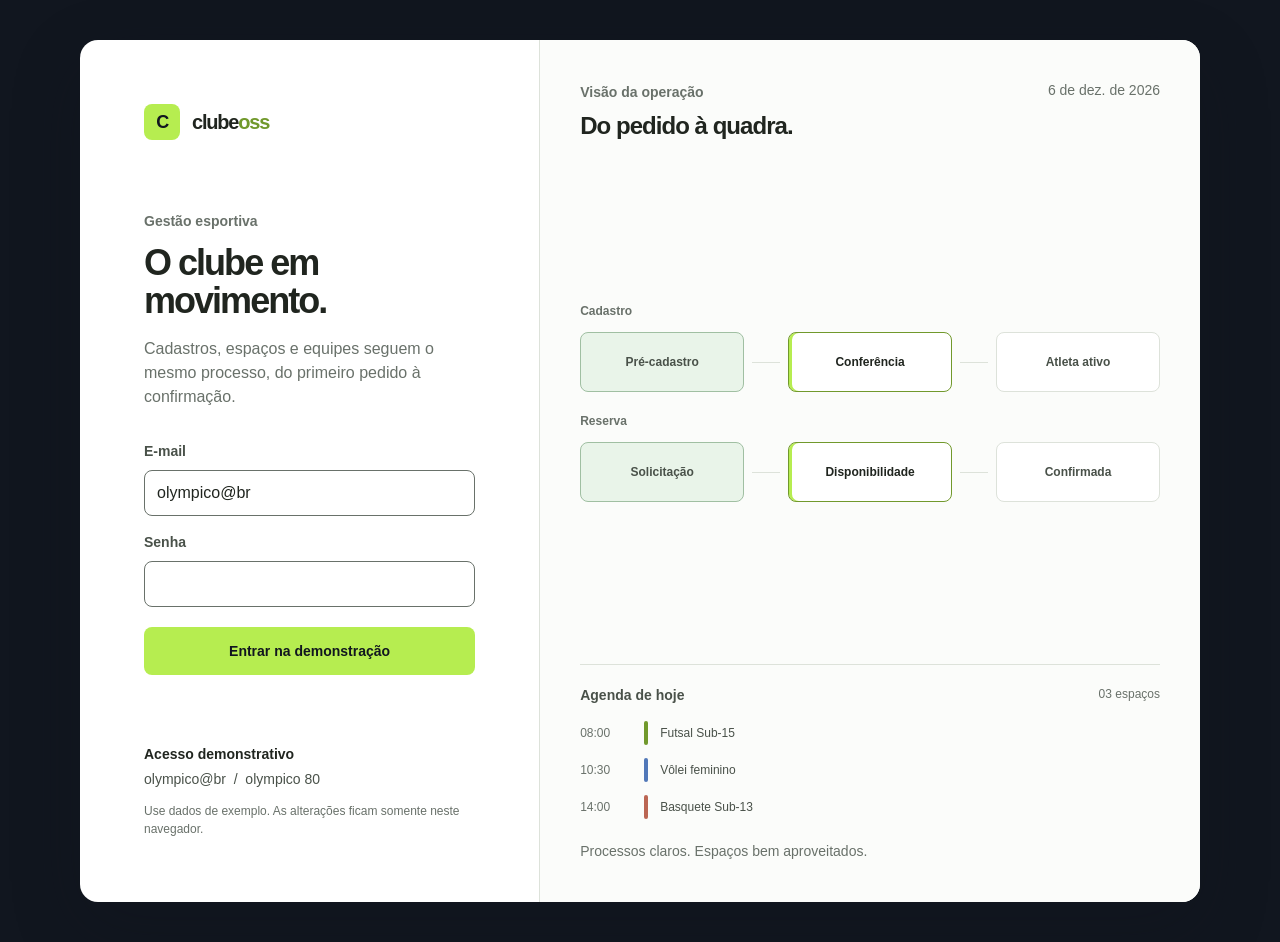
==== site/demo/index.html @ 8badfe8a "feat: publish sports club demo" ====
<!doctype html>
<html lang="pt-BR">
  <head>
    <meta charset="utf-8">
    <meta name="viewport" content="width=device-width, initial-scale=1">
    <meta name="description" content="Demonstração interativa de gestão esportiva para clubes e equipes.">
    <title>Clube OSS · Gestão esportiva</title>
    <link rel="stylesheet" href="./styles.css">
    <script src="./processes.js" defer></script>
    <script src="./app.js" defer></script>
  </head>
  <body>
    <main class="login-screen" id="login-screen" aria-labelledby="login-title">
      <div class="login-panel">
        <section class="login-copy">
          <a class="wordmark" href="#login-screen" aria-label="Clube OSS, início">
            <span class="wordmark__glyph" aria-hidden="true">C</span>
            <span>clube<span class="wordmark__accent">oss</span></span>
          </a>
          <div class="login-intro">
            <p class="eyebrow">Gestão esportiva</p>
            <h1 id="login-title">O clube em movimento.</h1>
            <p>Cadastros, espaços e equipes seguem o mesmo processo, do primeiro pedido à confirmação.</p>
          </div>
          <form class="login-form" id="login-form" autocomplete="on">
            <div class="field">
              <label for="login-email">E-mail</label>
              <input id="login-email" name="email" type="text" inputmode="email" value="olympico@br" autocomplete="username" required>
            </div>
            <div class="field">
              <label for="login-password">Senha</label>
              <input id="login-password" name="password" type="password" value="" autocomplete="current-password" required>
            </div>
            <button class="button button--primary login-submit" type="submit">Entrar na demonstração</button>
            <p class="form-message" id="login-feedback" role="status" aria-live="polite"></p>
          </form>
          <p class="demo-credentials"><strong>Acesso demonstrativo</strong><span>olympico@br&nbsp; / &nbsp;olympico 80</span></p>
          <p class="login-note">Use dados de exemplo. As alterações ficam somente neste navegador.</p>
        </section>

        <aside class="login-preview" aria-label="Prévia dos processos de gestão">
          <div class="preview-head">
            <div>
              <span class="preview-overline">Visão da operação</span>
              <h2>Do pedido à quadra.</h2>
            </div>
            <span class="preview-date" id="preview-date"></span>
          </div>
          <div class="preview-workflow" aria-hidden="true">
            <div class="preview-lane">
              <span class="preview-lane__label">Cadastro</span>
              <div class="preview-route">
                <span class="preview-node preview-node--done">Pré-cadastro</span>
                <span class="preview-link"></span>
                <span class="preview-node preview-node--current">Conferência</span>
                <span class="preview-link"></span>
                <span class="preview-node">Atleta ativo</span>
              </div>
            </div>
            <div class="preview-lane preview-lane--court">
              <span class="preview-lane__label">Reserva</span>
              <div class="preview-route">
                <span class="preview-node preview-node--done">Solicitação</span>
                <span class="preview-link"></span>
                <span class="preview-node preview-node--current">Disponibilidade</span>
                <span class="preview-link"></span>
                <span class="preview-node">Confirmada</span>
              </div>
            </div>
          </div>
          <div class="preview-agenda">
            <div class="preview-agenda__head"><span>Agenda de hoje</span><span>03 espaços</span></div>
            <div class="preview-slot"><time>08:00</time><span class="preview-slot__bar preview-slot__bar--lime"></span><span>Futsal Sub-15</span></div>
            <div class="preview-slot"><time>10:30</time><span class="preview-slot__bar preview-slot__bar--blue"></span><span>Vôlei feminino</span></div>
            <div class="preview-slot"><time>14:00</time><span class="preview-slot__bar preview-slot__bar--coral"></span><span>Basquete Sub-13</span></div>
          </div>
          <p class="preview-caption">Processos claros. Espaços bem aproveitados.</p>
        </aside>
      </div>
    </main>

    <div class="app-shell" id="app-shell" hidden>
      <aside class="sidebar" id="sidebar">
        <div class="sidebar-top">
          <a class="wordmark wordmark--sidebar" href="#dashboard" aria-label="Clube OSS, painel">
            <span class="wordmark__glyph" aria-hidden="true">C</span>
            <span>clube<span class="wordmark__accent">oss</span></span>
          </a>
          <button class="icon-button sidebar-close" id="close-sidebar" type="button" aria-label="Fechar navegação">×</button>
          <button class="tenant-switcher" id="tenant-switcher" type="button" aria-label="Clube da demonstração">
            <span class="tenant-mark" aria-hidden="true">O</span>
            <span><strong>Clube Olympico</strong><small>Ambiente de demonstração</small></span>
            <span class="tenant-caret" aria-hidden="true">⌄</span>
          </button>
          <nav class="primary-nav" aria-label="Navegação principal">
            <p class="nav-label">Operação</p>
            <button class="nav-item is-active" type="button" data-view="dashboard" aria-current="page">
              <svg viewBox="0 0 24 24" aria-hidden="true"><rect x="3" y="3" width="8" height="8" rx="1.5"></rect><rect x="14" y="3" width="7" height="5" rx="1.5"></rect><rect x="14" y="11" width="7" height="10" rx="1.5"></rect><rect x="3" y="14" width="8" height="7" rx="1.5"></rect></svg>
              <span>Visão geral</span>
              <span class="nav-count" id="nav-pending-count">0</span>
            </button>
            <button class="nav-item" type="button" data-view="people">
              <svg viewBox="0 0 24 24" aria-hidden="true"><circle cx="9" cy="8" r="3"></circle><path d="M3.5 20v-1.5a5.5 5.5 0 0 1 11 0V20zM16 5.5a3 3 0 0 1 0 5.8M17.5 14a4.5 4.5 0 0 1 3 4.3V20h-3"></path></svg>
              <span>Pessoas</span>
            </button>
            <button class="nav-item" type="button" data-view="agenda">
              <svg viewBox="0 0 24 24" aria-hidden="true"><rect x="3" y="5" width="18" height="16" rx="2"></rect><path d="M16 3v4M8 3v4M3 10h18M8 14h3M8 17h7"></path></svg>
              <span>Agenda de espaços</span>
            </button>
            <button class="nav-item" type="button" data-view="processes">
              <svg viewBox="0 0 24 24" aria-hidden="true"><rect x="3" y="4" width="6" height="5" rx="1.3"></rect><rect x="15" y="15" width="6" height="5" rx="1.3"></rect><rect x="15" y="4" width="6" height="5" rx="1.3"></rect><path d="M9 6.5h3a3 3 0 0 1 3 3V15M9 6.5h6"></path></svg>
              <span>Processos</span>
            </button>
          </nav>
        </div>
        <div class="sidebar-bottom">
          <div class="demo-status"><span class="demo-status__mark" aria-hidden="true">D</span><span><strong>Dados de demonstração</strong><small>Privados neste navegador</small></span></div>
          <button class="sidebar-action" id="reset-demo" type="button">
            <svg viewBox="0 0 24 24" aria-hidden="true"><path d="M20 11a8 8 0 1 0 2 5M20 4v7h-7"></path></svg>
            <span>Restaurar exemplo</span>
          </button>
          <button class="sidebar-action" id="logout-button" type="button">
            <svg viewBox="0 0 24 24" aria-hidden="true"><path d="M10 17l5-5-5-5M15 12H3M12 3h5a2 2 0 0 1 2 2v14a2 2 0 0 1-2 2h-5"></path></svg>
            <span>Sair da demonstração</span>
          </button>
          <div class="sidebar-user">
            <span class="user-monogram" aria-hidden="true">AC</span>
            <span><strong>Administração</strong><small>Coordenação do clube</small></span>
            <span class="user-menu" aria-hidden="true">···</span>
          </div>
        </div>
      </aside>
      <button class="sidebar-scrim" id="sidebar-scrim" type="button" aria-label="Fechar navegação" tabindex="-1"></button>

      <main class="app-main">
        <header class="topbar">
          <div class="topbar-leading">
            <button class="icon-button menu-toggle" id="open-sidebar" type="button" aria-label="Abrir navegação" aria-expanded="false" aria-controls="sidebar">
              <svg viewBox="0 0 24 24" aria-hidden="true"><path d="M4 6h16M4 12h16M4 18h16"></path></svg>
            </button>
            <div class="breadcrumbs"><span>Clube Olympico</span><span class="breadcrumb-sep" aria-hidden="true">/</span><strong id="page-title">Visão geral</strong></div>
          </div>
          <div class="topbar-actions">
            <span class="topbar-demo"><span>Conta demonstrativa</span><kbd>Dados fictícios</kbd></span>
            <button class="icon-button help-button" id="show-demo-info" type="button" aria-label="Informações da demonstração">i</button>
            <button class="topbar-user" id="topbar-user" type="button" aria-label="Conta de demonstração, sair">
              <span class="user-monogram user-monogram--top" aria-hidden="true">AC</span>
              <span class="topbar-user__name">Administração</span>
              <span class="user-caret" aria-hidden="true">⌄</span>
            </button>
          </div>
        </header>

        <div class="page-content" id="page-content">
          <section class="view is-visible" id="view-dashboard" data-view-panel="dashboard" aria-labelledby="dashboard-heading">
            <div class="page-heading page-heading--dashboard">
              <div><p class="eyebrow" id="today-label">Sexta-feira, 27 de novembro</p><h1 id="dashboard-heading">O clube, em um só lugar.</h1><p class="page-lede">Acompanhe cadastros, ocupação dos espaços e o que precisa de atenção.</p></div>
              <div class="heading-actions"><button class="button button--quiet" type="button" data-goto="processes" data-process-kind="registration">Ver processos</button><button class="button button--primary" type="button" data-action="new-reservation">+ Nova reserva</button></div>
            </div>
            <div class="dashboard-grid">
              <section class="panel panel--welcome" aria-labelledby="welcome-heading">
                <div class="welcome-copy"><p class="panel-kicker">Resumo da operação</p><h2 id="welcome-heading">Bom dia, equipe.</h2><p>Os próximos passos do clube estão organizados por responsável.</p><button class="text-button" type="button" data-goto="processes" data-process-kind="registration">Acompanhar os processos <span aria-hidden="true">→</span></button></div>
                <div class="welcome-art" aria-hidden="true"><div class="welcome-orbit welcome-orbit--outer"></div><div class="welcome-orbit welcome-orbit--inner"></div><div class="welcome-court"><span></span><span></span><i></i><b></b></div><div class="welcome-caption">Clube Olympico</div></div>
              </section>

              <section class="panel panel--metrics" aria-label="Resumo dos registros">
                <div class="metric"><span class="metric-label">Atletas na base</span><strong id="metric-athletes">0</strong><span class="metric-foot">em todas as modalidades</span></div>
                <div class="metric"><span class="metric-label">Cadastros em análise</span><strong id="metric-pending">0</strong><span class="metric-foot" id="metric-pending-foot">aguardando a secretaria</span></div>
                <div class="metric"><span class="metric-label">Reservas de hoje</span><strong id="metric-bookings">0</strong><span class="metric-foot">em todos os espaços</span></div>
              </section>

              <section class="panel panel--agenda" aria-labelledby="today-agenda-heading">
                <div class="panel-heading"><div><h2 id="today-agenda-heading">Agenda de hoje</h2><p>Ocupação por espaço esportivo</p></div><button class="icon-button icon-button--small" type="button" data-goto="agenda" aria-label="Abrir agenda">↗</button></div>
                <div class="agenda-preview" id="agenda-preview"></div>
                <button class="panel-link" type="button" data-goto="agenda">Ver agenda completa <span aria-hidden="true">→</span></button>
              </section>

              <section class="panel panel--queue" aria-labelledby="queue-heading">
                <div class="panel-heading"><div><h2 id="queue-heading">Cadastros para revisar</h2><p>Etapas pendentes da secretaria</p></div><span class="count-pill" id="queue-count">0</span></div>
                <div class="queue-list" id="queue-list"></div>
                <button class="panel-link" type="button" data-goto="people">Abrir cadastros <span aria-hidden="true">→</span></button>
              </section>

              <section class="panel panel--process" aria-labelledby="process-highlight-heading">
                <div class="panel-heading"><div><h2 id="process-highlight-heading">Próximo passo</h2><p>Reserva de espaço</p></div><span class="state-pill state-pill--active">Em andamento</span></div>
                <div class="next-step-body"><span class="next-step-icon" aria-hidden="true"><svg viewBox="0 0 24 24"><path d="M4 5h16v15H4zM8 3v4M16 3v4M4 9h16M8 13h3M8 16h5"></path></svg></span><div><strong id="next-step-title">Conferir disponibilidade</strong><span id="next-step-detail">Selecione um espaço e um horário para consultar a agenda.</span></div></div>
                <button class="button button--outline" type="button" data-goto="processes" data-process-kind="reservation">Ver fluxo de reserva</button>
              </section>
            </div>
            <p class="page-disclaimer">Ambiente demonstrativo. Os dados são fictícios e as alterações ficam neste navegador.</p>
          </section>

          <section class="view" id="view-people" data-view-panel="people" aria-labelledby="people-heading" hidden>
            <div class="page-heading"><div><p class="eyebrow">Pessoas e equipes</p><h1 id="people-heading">Cadastro de atletas</h1><p class="page-lede">Uma ficha por atleta, com equipe e situação visíveis para todos os setores.</p></div><div class="heading-actions"><button class="button button--quiet" type="button" data-goto="processes" data-process-kind="registration">Ver fluxo de cadastro</button><button class="button button--primary" type="button" data-action="new-athlete">+ Novo cadastro</button></div></div>
            <section class="panel people-panel" aria-labelledby="people-table-heading">
              <div class="table-toolbar"><div><h2 id="people-table-heading">Atletas</h2><p><span id="people-count">0</span> registros de exemplo</p></div><div class="table-filters"><label class="search-field"><svg viewBox="0 0 24 24" aria-hidden="true"><circle cx="10.8" cy="10.8" r="6.8"></circle><path d="m16 16 4.5 4.5"></path></svg><span class="visually-hidden">Buscar atleta</span><input id="people-search" type="search" placeholder="Buscar nome ou equipe"></label><select id="people-status-filter" aria-label="Filtrar por situação"><option value="all">Todas as situações</option><option value="active">Ativo</option><option value="pending">Em análise</option><option value="documents">Com pendência</option></select></div></div>
              <div class="table-scroll"><table class="data-table"><thead><tr><th scope="col">Atleta</th><th scope="col">Equipe</th><th scope="col">Modalidade</th><th scope="col">Etapa do cadastro</th><th scope="col">Situação</th><th scope="col"><span class="visually-hidden">Ações</span></th></tr></thead><tbody id="people-table-body"></tbody></table></div>
              <p class="empty-state" id="people-empty" hidden>Nenhum cadastro corresponde à busca. Ajuste os filtros para ver outros atletas.</p>
            </section>
            <section class="panel registration-spotlight" aria-labelledby="registration-spotlight-heading"><div class="spotlight-copy"><p class="panel-kicker">Processo acompanhado</p><h2 id="registration-spotlight-heading">Cada etapa deixa claro o próximo passo.</h2><p>Secretaria, família e equipe veem o que falta e quem precisa agir.</p></div><div class="mini-stage-list" id="registration-mini-flow"></div><button class="button button--outline" type="button" data-goto="processes" data-process-kind="registration">Abrir processo de cadastro</button></section>
          </section>

          <section class="view" id="view-agenda" data-view-panel="agenda" aria-labelledby="agenda-heading" hidden>
            <div class="page-heading"><div><p class="eyebrow">Instalações e horários</p><h1 id="agenda-heading">Agenda de espaços</h1><p class="page-lede">Veja a ocupação antes de confirmar um treino ou uma atividade.</p></div><div class="heading-actions"><button class="button button--quiet" type="button" data-goto="processes" data-process-kind="reservation">Como funciona</button><button class="button button--primary" type="button" data-action="new-reservation">+ Nova reserva</button></div></div>
            <section class="panel agenda-panel" aria-labelledby="schedule-heading">
              <div class="agenda-toolbar"><div class="agenda-toolbar__title"><h2 id="schedule-heading">Agenda por espaço</h2><p id="selected-date-label"></p></div><div class="agenda-toolbar__controls"><button class="icon-button" id="previous-day" type="button" aria-label="Dia anterior">‹</button><label class="date-control"><span class="visually-hidden">Data da agenda</span><input id="agenda-date" type="date"></label><button class="icon-button" id="next-day" type="button" aria-label="Próximo dia">›</button><button class="button button--quiet button--today" id="agenda-today" type="button">Hoje</button></div></div>
              <div class="agenda-legend"><span><i class="legend-mark legend-mark--futsal"></i>Futsal</span><span><i class="legend-mark legend-mark--volley"></i>Vôlei</span><span><i class="legend-mark legend-mark--basket"></i>Basquete</span><span><i class="legend-mark legend-mark--open"></i>Horário livre</span></div>
              <div class="schedule-scroll"><div class="schedule-grid" id="schedule-grid"></div></div>
              <p class="schedule-note">Horários ocupados não aceitam reservas sobrepostas. Clique em um horário livre para começar.</p>
            </section>
            <section class="panel reservation-spotlight" aria-labelledby="reservation-spotlight-heading"><div class="spotlight-copy"><p class="panel-kicker">Marcação acompanhada</p><h2 id="reservation-spotlight-heading">Da solicitação à confirmação.</h2><p>Se houver conflito, escolha outro horário ou espaço antes de salvar.</p></div><div class="reservation-flow-mini" id="reservation-mini-flow"></div><button class="button button--outline" type="button" data-goto="processes" data-process-kind="reservation">Ver processo de reserva</button></section>
          </section>

          <section class="view" id="view-processes" data-view-panel="processes" aria-labelledby="processes-heading" hidden>
            <div class="page-heading page-heading--processes"><div><p class="eyebrow">Processos do clube</p><h1 id="processes-heading">O trabalho visível, etapa por etapa.</h1><p class="page-lede">Acompanhe responsabilidades, pendências e decisões sem perder o histórico.</p></div><div class="heading-actions"><span class="process-demo-chip"><span class="process-demo-dot"></span>Processos de exemplo</span></div></div>
            <div class="process-tabs" role="tablist" aria-label="Tipo de processo">
              <button class="process-tab is-selected" id="tab-registration" type="button" role="tab" aria-selected="true" aria-controls="process-panel" data-process-kind="registration">Cadastro de atleta<span id="registration-tab-count">0</span></button>
              <button class="process-tab" id="tab-reservation" type="button" role="tab" aria-selected="false" aria-controls="process-panel" data-process-kind="reservation" tabindex="-1">Reserva de espaço<span id="reservation-tab-count">0</span></button>
            </div>
            <section class="process-panel" id="process-panel" role="tabpanel" aria-labelledby="tab-registration">
              <div class="process-overview panel"><div><span class="process-type-mark" id="process-type-mark" aria-hidden="true">P</span></div><div class="process-overview__copy"><p class="panel-kicker" id="process-template-label">Entrada de atleta</p><h2 id="process-instance-title">Cadastro em andamento</h2><p id="process-instance-description">Veja o que já foi feito, quem responde pela etapa atual e qual é a próxima ação.</p></div><div class="process-progress"><strong id="process-progress-value">0%</strong><span>do processo concluído</span><div class="progress-track"><span id="process-progress-bar"></span></div></div></div>
              <div class="process-workspace">
                <section class="panel process-map-panel" aria-labelledby="process-map-heading"><div class="panel-heading"><div><h2 id="process-map-heading">Mapa do processo</h2><p>Selecione uma etapa para ver detalhes e responsáveis.</p></div><div class="map-tools"><button class="icon-button icon-button--small" type="button" id="map-zoom-out" aria-label="Diminuir mapa">−</button><button class="icon-button icon-button--small" type="button" id="map-zoom-in" aria-label="Aumentar mapa">+</button><button class="icon-button icon-button--small" type="button" id="map-fit" aria-label="Enquadrar mapa">⤢</button></div></div><div class="flow-canvas" id="flow-canvas" tabindex="0" aria-label="Diagrama visual do processo"></div><div class="map-legend"><span><i class="legend-node legend-node--complete"></i>Concluído</span><span><i class="legend-node legend-node--current"></i>Etapa atual</span><span><i class="legend-node legend-node--waiting"></i>Aguardando</span><span><i class="legend-node legend-node--exception"></i>Exceção</span></div></section>
                <aside class="panel step-inspector" id="step-inspector" aria-live="polite" aria-labelledby="step-inspector-heading"><div class="inspector-top"><span class="inspector-state" id="inspector-state">Etapa atual</span><button class="icon-button icon-button--small" id="inspector-close" type="button" aria-label="Recolher detalhes da etapa" aria-expanded="true">−</button></div><h2 id="step-inspector-heading">Conferência da secretaria</h2><p id="inspector-description">Confira os dados iniciais e registre o que precisa de complemento.</p><dl class="step-metadata"><div><dt>Responsável</dt><dd id="inspector-owner">Secretaria</dd></div><div><dt>Prazo sugerido</dt><dd id="inspector-due">2 dias úteis</dd></div><div><dt>Próxima ação</dt><dd id="inspector-next">Conferir os dados do responsável</dd></div></dl><div class="inspector-checklist" id="inspector-checklist"></div><button class="button button--primary inspector-action" id="advance-process" type="button">Concluir etapa demonstrativa</button><p class="inspector-help" id="inspector-help">Ação apenas demonstrativa. Nenhuma informação é enviada.</p></aside>
              </div>
              <details class="panel process-list-panel" id="process-list-details"><summary><span>Ver todas as etapas em lista</span><span class="summary-count" id="process-list-count"></span></summary><div id="process-list"></div></details>
              <div class="process-activity panel"><div class="panel-heading"><div><h2>Atividade recente</h2><p>Histórico de exemplo deste processo</p></div><span class="activity-mark" aria-hidden="true">↻</span></div><ol class="activity-list" id="process-activity-list"></ol></div>
            </section>
          </section>
        </div>
      </main>
    </div>

    <dialog class="dialog" id="reservation-dialog" aria-labelledby="reservation-dialog-title">
      <form id="reservation-form" method="dialog" novalidate>
        <div class="dialog-header"><div><p class="panel-kicker">Novo horário</p><h2 id="reservation-dialog-title">Reservar espaço esportivo</h2></div><button class="icon-button" type="button" data-close-dialog="reservation-dialog" aria-label="Fechar">×</button></div>
        <p class="dialog-lede">A agenda será conferida antes da confirmação.</p>
        <div class="form-grid"><div class="field form-grid__wide"><label for="reservation-title">Atividade</label><input class="text-input" id="reservation-title" name="title" maxlength="100" placeholder="Ex.: Treino Sub-15 de futsal" required aria-required="true"></div><div class="field"><label for="reservation-sport">Modalidade</label><select class="text-input" id="reservation-sport" name="sport"><option>Futsal</option><option>Vôlei</option><option>Basquete</option><option>Atividade geral</option></select></div><div class="field"><label for="reservation-court">Espaço</label><select class="text-input" id="reservation-court" name="courtId" required aria-required="true"></select></div><div class="field"><label for="reservation-date">Data</label><input class="text-input" id="reservation-date" name="date" type="date" required aria-required="true"></div><div class="field field-time"><label for="reservation-start">Horário</label><div class="time-range"><input class="text-input" id="reservation-start" name="startTime" type="time" value="16:00" required aria-label="Horário de início"><span>até</span><input class="text-input" id="reservation-end" name="endTime" type="time" value="17:00" required aria-label="Horário de término"></div></div></div>
        <p class="dialog-feedback" id="reservation-feedback" role="status" aria-live="polite"></p><div class="dialog-actions"><button class="button button--quiet" type="button" data-close-dialog="reservation-dialog">Cancelar</button><button class="button button--primary" type="submit">Verificar e reservar</button></div>
      </form>
    </dialog>

    <dialog class="dialog" id="athlete-dialog" aria-labelledby="athlete-dialog-title">
      <form id="athlete-form" method="dialog" novalidate>
        <div class="dialog-header"><div><p class="panel-kicker">Novo registro</p><h2 id="athlete-dialog-title">Pré-cadastrar atleta</h2></div><button class="icon-button" type="button" data-close-dialog="athlete-dialog" aria-label="Fechar">×</button></div>
        <p class="dialog-lede">O cadastro começa em análise e segue para a secretaria.</p>
        <div class="form-grid"><div class="field form-grid__wide"><label for="athlete-name">Nome do atleta</label><input class="text-input" id="athlete-name" name="name" maxlength="100" required aria-required="true"></div><div class="field"><label for="athlete-team">Equipe</label><select class="text-input" id="athlete-team" name="team" required aria-required="true"></select></div><div class="field"><label for="athlete-guardian">Responsável</label><input class="text-input" id="athlete-guardian" name="guardian" maxlength="100" required aria-required="true"></div></div>
        <p class="dialog-feedback" id="athlete-feedback" role="status" aria-live="polite"></p><div class="dialog-actions"><button class="button button--quiet" type="button" data-close-dialog="athlete-dialog">Cancelar</button><button class="button button--primary" type="submit">Enviar para conferência</button></div>
      </form>
    </dialog>

    <dialog class="dialog dialog--notice" id="demo-info-dialog" aria-labelledby="demo-info-title">
      <div class="dialog-header"><div><p class="panel-kicker">Sobre este ambiente</p><h2 id="demo-info-title">Demonstração com dados fictícios</h2></div><button class="icon-button" type="button" data-close-dialog="demo-info-dialog" aria-label="Fechar">×</button></div>
      <p class="dialog-lede">Cadastros e reservas são exemplos guardados só neste navegador. Use “Restaurar exemplo” para voltar ao estado inicial. Não inclua dados reais.</p>
      <div class="dialog-actions"><button class="button button--primary" type="button" data-close-dialog="demo-info-dialog">Entendi</button></div>
    </dialog>
    <div class="toast-region" id="toast-region" role="status" aria-live="polite" aria-atomic="true"></div>
  </body>
</html>
---- site/demo/styles.css ----
/* Hallmark · theme OSS · genre modern-minimal · shape app screen · scope app · screen sports-club dashboard · signature process map · nav dark sidebar · motion brisk · material demo product built here */
/* Hallmark · pre-emit critique: P4 H5 E4 S4 R4 V4 · weakest: variety, let the workflow maps carry the signature beside familiar tables and schedules */
:root {
  --color-accent: #B6ED50;
  --color-accent-deep: #71992C;
  --color-accent-soft: #F0F7DF;
  --color-canvas: #F5F6F3;
  --color-paper: #FFFFFF;
  --color-paper-2: #FBFCFA;
  --color-paper-3: #EEF1EA;
  --color-ink: #20251F;
  --color-ink-2: #495149;
  --color-muted: #69716A;
  --color-rule: #DDE2DA;
  --color-sidebar: #11161F;
  --color-sidebar-2: #1A222C;
  --color-sidebar-ink: #AEB6C2;
  --color-sidebar-strong: #F3F6F1;
  --color-focus: rgba(182, 237, 80, 0.7);
  --color-success: #438A51;
  --color-success-soft: #E9F4E9;
  --color-warning: #A47B2C;
  --color-warning-soft: #F6F0DF;
  --color-error: #B94C45;
  --color-error-soft: #F8EBE9;
  --color-blue: #5178B8;
  --color-blue-soft: #EAF0FA;
  --color-coral: #BB6653;
  --color-coral-soft: #F6ECE8;
  --font-body: Inter, -apple-system, BlinkMacSystemFont, "Segoe UI", sans-serif;
  --font-display: Inter, -apple-system, BlinkMacSystemFont, "Segoe UI", sans-serif;
  --font-label: Inter, -apple-system, BlinkMacSystemFont, "Segoe UI", sans-serif;
  --text-xs: 0.75rem;
  --text-sm: 0.875rem;
  --text-md: 1rem;
  --text-lg: 1.125rem;
  --text-xl: 1.25rem;
  --text-2xl: 1.5rem;
  --text-3xl: 1.875rem;
  --text-4xl: 2.25rem;
  --space-1: 0.25rem;
  --space-2: 0.5rem;
  --space-3: 0.75rem;
  --space-4: 1rem;
  --space-5: 1.25rem;
  --space-6: 1.5rem;
  --space-8: 2rem;
  --space-10: 2.5rem;
  --space-12: 3rem;
  --radius-sm: 0.5rem;
  --radius-md: 0.75rem;
  --radius-card: 0.875rem;
  --radius-lg: 1.125rem;
  --radius-pill: 999px;
  --shadow-panel: 0 1px 2px color-mix(in oklab, var(--color-ink) 6%, transparent), 0 8px 24px color-mix(in oklab, var(--color-ink) 3%, transparent);
  --shadow-dialog: 0 24px 70px color-mix(in oklab, var(--color-sidebar) 24%, transparent);
  --dur-micro: 120ms;
  --dur-short: 220ms;
  --ease-out: cubic-bezier(0.2, 0.7, 0.2, 1);
  --container: 1440px;
  --sidebar-width: 258px;
}

* { box-sizing: border-box; }
html, body { min-height: 100%; overflow-x: clip; }
html { scroll-behavior: smooth; }
body {
  margin: 0;
  background: var(--color-canvas);
  color: var(--color-ink);
  font: 400 var(--text-md)/1.5 var(--font-body);
  -webkit-font-smoothing: antialiased;
}
button, input, select { font: inherit; }
button { color: inherit; }
button:focus-visible, a:focus-visible, input:focus-visible, select:focus-visible, summary:focus-visible, [tabindex="0"]:focus-visible {
  outline: 2px solid var(--color-focus);
  outline-offset: 2px;
}
input:focus-visible, select:focus-visible { outline-offset: -3px; }
button:disabled { opacity: 0.55; cursor: not-allowed; }
[hidden] { display: none !important; }
.visually-hidden {
  position: absolute;
  width: 1px;
  height: 1px;
  padding: 0;
  margin: -1px;
  overflow: clip;
  clip-path: inset(50%);
  white-space: nowrap;
  border: 0;
}

.login-screen {
  min-height: 100dvh;
  display: grid;
  place-items: center;
  padding: clamp(var(--space-4), 4vw, var(--space-10));
  background: var(--color-sidebar);
}
.login-panel {
  width: min(1120px, 100%);
  min-height: min(720px, calc(100dvh - 64px));
  display: grid;
  grid-template-columns: minmax(350px, 0.82fr) minmax(0, 1.18fr);
  border-radius: var(--radius-lg);
  background: var(--color-paper);
  box-shadow: var(--shadow-dialog);
  overflow: clip;
}
.login-copy {
  display: flex;
  flex-direction: column;
  padding: clamp(var(--space-8), 5vw, 4.5rem);
}
.wordmark {
  display: inline-flex;
  align-items: center;
  gap: var(--space-3);
  width: fit-content;
  color: var(--color-ink);
  font: 720 var(--text-xl)/1 var(--font-display);
  letter-spacing: -0.06em;
  text-decoration: none;
}
.wordmark__glyph {
  display: grid;
  place-items: center;
  width: 36px;
  height: 36px;
  border-radius: var(--radius-sm);
  background: var(--color-accent);
  color: var(--color-sidebar);
  font-size: var(--text-lg);
  letter-spacing: -0.08em;
}
.wordmark__accent { color: var(--color-accent-deep); }
.login-intro { margin-top: clamp(var(--space-8), 8vh, 5rem); }
.eyebrow, .panel-kicker, .preview-overline, .nav-label {
  margin: 0;
  color: var(--color-muted);
  font-size: var(--text-sm);
  font-weight: 600;
  line-height: 1.4;
}
.login-intro h1 {
  max-width: 12ch;
  margin: var(--space-3) 0 var(--space-4);
  color: var(--color-ink);
  font: 700 var(--text-4xl)/1.08 var(--font-display);
  letter-spacing: -0.055em;
}
.login-intro > p:last-child { max-width: 38ch; margin: 0; color: var(--color-muted); }
.login-form { display: grid; gap: var(--space-4); margin-top: var(--space-8); }
.field { display: grid; gap: var(--space-2); min-width: 0; }
.field label { color: var(--color-ink-2); font-size: var(--text-sm); font-weight: 650; }
.field input, .text-input {
  width: 100%;
  min-width: 0;
  min-height: 46px;
  padding: 0 var(--space-3);
  border: 1px solid var(--color-muted);
  border-radius: var(--radius-sm);
  outline: 2px solid transparent;
  outline-offset: -3px;
  background: var(--color-paper);
  color: var(--color-ink);
}
.field input:hover, .text-input:hover { background: var(--color-paper-2); }
.field input:focus-visible, .text-input:focus-visible { border-color: var(--color-ink-2); outline-color: var(--color-focus); }
.field input[aria-invalid="true"], .text-input[aria-invalid="true"] { border-color: var(--color-error); }
.button {
  display: inline-flex;
  align-items: center;
  justify-content: center;
  gap: var(--space-2);
  min-height: 42px;
  padding: 0 var(--space-4);
  border: 1px solid transparent;
  border-radius: var(--radius-sm);
  font-size: var(--text-sm);
  font-weight: 650;
  line-height: 1.2;
  text-decoration: none;
  cursor: pointer;
  transition: background-color var(--dur-short) var(--ease-out), color var(--dur-short) var(--ease-out), transform var(--dur-micro) var(--ease-out);
}
.button:hover { transform: translateY(-1px); }
.button:active { transform: translateY(1px); }
.button--primary { background: var(--color-accent); color: var(--color-sidebar); }
.button--primary:hover { background: color-mix(in oklab, var(--color-accent) 85%, var(--color-paper)); }
.button--quiet { border-color: var(--color-rule); background: var(--color-paper); color: var(--color-ink-2); }
.button--quiet:hover, .button--outline:hover { background: var(--color-paper-3); }
.button--outline { border-color: var(--color-rule); background: transparent; color: var(--color-ink); }
.login-submit { width: 100%; min-height: 48px; margin-top: var(--space-1); }
.form-message, .dialog-feedback { min-height: 1lh; margin: 0; color: var(--color-error); font-size: var(--text-sm); }
.demo-credentials { display: grid; gap: var(--space-1); margin: auto 0 0; padding-top: var(--space-8); color: var(--color-ink-2); font-size: var(--text-sm); }
.demo-credentials strong { color: var(--color-ink); font-weight: 650; }
.demo-credentials span { font-variant-numeric: tabular-nums; }
.login-note { margin: var(--space-3) 0 0; color: var(--color-muted); font-size: var(--text-xs); }
.login-preview {
  display: flex;
  flex-direction: column;
  justify-content: space-between;
  min-width: 0;
  padding: clamp(var(--space-6), 4vw, var(--space-10));
  background: var(--color-paper-2);
  border-left: 1px solid var(--color-rule);
}
.preview-head { display: flex; align-items: start; justify-content: space-between; gap: var(--space-4); }
.preview-head h2 { margin: var(--space-2) 0 0; font-size: var(--text-2xl); line-height: 1.18; letter-spacing: -0.04em; }
.preview-date { color: var(--color-muted); font-size: var(--text-sm); text-align: right; }
.preview-workflow { display: grid; gap: var(--space-5); margin: auto 0; padding: var(--space-8) 0; }
.preview-lane { display: grid; gap: var(--space-3); }
.preview-lane__label { color: var(--color-muted); font-size: var(--text-xs); font-weight: 650; }
.preview-route { display: grid; grid-template-columns: 1fr 28px 1fr 28px 1fr; align-items: center; gap: var(--space-2); }
.preview-node {
  display: grid;
  min-height: 60px;
  place-items: center;
  padding: var(--space-2);
  border: 1px solid var(--color-rule);
  border-radius: var(--radius-sm);
  background: var(--color-paper);
  color: var(--color-ink-2);
  font-size: var(--text-xs);
  font-weight: 600;
  text-align: center;
}
.preview-node--done { border-color: color-mix(in oklab, var(--color-success) 40%, var(--color-rule)); background: var(--color-success-soft); }
.preview-node--current { border-color: var(--color-accent-deep); box-shadow: inset 3px 0 var(--color-accent); color: var(--color-ink); }
.preview-link { height: 1px; background: var(--color-rule); }
.preview-agenda { display: grid; gap: var(--space-2); padding-top: var(--space-5); border-top: 1px solid var(--color-rule); }
.preview-agenda__head { display: flex; justify-content: space-between; gap: var(--space-3); margin-bottom: var(--space-1); color: var(--color-ink-2); font-size: var(--text-sm); font-weight: 650; }
.preview-agenda__head span:last-child { color: var(--color-muted); font-size: var(--text-xs); font-weight: 500; }
.preview-slot { display: grid; grid-template-columns: 52px 4px minmax(0, 1fr); align-items: center; gap: var(--space-3); min-height: 29px; color: var(--color-ink-2); font-size: var(--text-xs); }
.preview-slot time { color: var(--color-muted); font-variant-numeric: tabular-nums; }
.preview-slot__bar { height: 24px; border-radius: var(--radius-pill); background: var(--color-accent-deep); }
.preview-slot__bar--lime { background: var(--color-accent-deep); }
.preview-slot__bar--blue { background: var(--color-blue); }
.preview-slot__bar--coral { background: var(--color-coral); }
.preview-caption { margin: var(--space-5) 0 0; color: var(--color-muted); font-size: var(--text-sm); }

.app-shell { min-height: 100dvh; display: grid; grid-template-columns: var(--sidebar-width) minmax(0, 1fr); }
.sidebar {
  position: sticky;
  top: 0;
  display: flex;
  flex-direction: column;
  justify-content: space-between;
  width: var(--sidebar-width);
  height: 100dvh;
  padding: var(--space-5) var(--space-3) var(--space-3);
  background: var(--color-sidebar);
  color: var(--color-sidebar-ink);
  z-index: 30;
}
.sidebar-top { display: grid; gap: var(--space-6); }
.wordmark--sidebar { margin: 0 var(--space-2); color: var(--color-sidebar-strong); }
.wordmark--sidebar .wordmark__accent { color: var(--color-accent); }
.tenant-switcher {
  display: grid;
  grid-template-columns: 38px minmax(0, 1fr) 16px;
  align-items: center;
  gap: var(--space-3);
  width: 100%;
  min-height: 62px;
  padding: var(--space-2) var(--space-2);
  border: 1px solid color-mix(in oklab, var(--color-sidebar-ink) 22%, transparent);
  border-radius: var(--radius-md);
  background: var(--color-sidebar-2);
  color: var(--color-sidebar-strong);
  text-align: left;
}
.tenant-mark { display: grid; place-items: center; width: 36px; height: 36px; border-radius: var(--radius-sm); background: var(--color-accent); color: var(--color-sidebar); font-weight: 750; }
.tenant-switcher strong, .tenant-switcher small, .sidebar-user strong, .sidebar-user small, .demo-status strong, .demo-status small { display: block; min-width: 0; overflow-wrap: break-word; }
.tenant-switcher strong, .sidebar-user strong, .demo-status strong { color: var(--color-sidebar-strong); font-size: var(--text-xs); font-weight: 650; }
.tenant-switcher small, .sidebar-user small, .demo-status small { margin-top: 2px; color: var(--color-sidebar-ink); font-size: 0.6875rem; }
.tenant-caret { color: var(--color-sidebar-ink); text-align: center; }
.primary-nav { display: grid; gap: var(--space-1); }
.nav-label { padding: 0 var(--space-3) var(--space-1); color: color-mix(in oklab, var(--color-sidebar-ink) 70%, transparent); font-size: var(--text-xs); }
.nav-item {
  display: grid;
  grid-template-columns: 20px minmax(0, 1fr) auto;
  align-items: center;
  gap: var(--space-3);
  width: 100%;
  min-height: 44px;
  padding: 0 var(--space-3);
  border: 0;
  border-radius: var(--radius-sm);
  background: transparent;
  color: var(--color-sidebar-ink);
  font-size: var(--text-sm);
  text-align: left;
  cursor: pointer;
}
.nav-item:hover { background: color-mix(in oklab, var(--color-sidebar-ink) 9%, transparent); color: var(--color-sidebar-strong); }
.nav-item.is-active { background: color-mix(in oklab, var(--color-accent) 13%, var(--color-sidebar)); color: var(--color-sidebar-strong); box-shadow: inset 3px 0 var(--color-accent); }
.nav-item svg, .sidebar-action svg, .search-field svg, .menu-toggle svg, .next-step-icon svg { width: 20px; height: 20px; fill: none; stroke: currentColor; stroke-linecap: round; stroke-linejoin: round; stroke-width: 1.7; }
.nav-count { display: grid; min-width: 21px; height: 21px; place-items: center; border-radius: var(--radius-pill); background: color-mix(in oklab, var(--color-accent) 18%, var(--color-sidebar)); color: var(--color-accent); font-size: var(--text-xs); font-variant-numeric: tabular-nums; }
.sidebar-bottom { display: grid; gap: var(--space-2); }
.demo-status { display: grid; grid-template-columns: 28px minmax(0, 1fr); align-items: center; gap: var(--space-3); padding: var(--space-3) var(--space-2); border-top: 1px solid color-mix(in oklab, var(--color-sidebar-ink) 16%, transparent); }
.demo-status__mark { display: grid; place-items: center; width: 26px; height: 26px; border: 1px solid color-mix(in oklab, var(--color-accent) 42%, transparent); border-radius: var(--radius-sm); color: var(--color-accent); font-size: var(--text-xs); font-weight: 700; }
.sidebar-action { display: flex; align-items: center; gap: var(--space-3); min-height: 40px; padding: 0 var(--space-2); border: 0; border-radius: var(--radius-sm); background: transparent; color: var(--color-sidebar-ink); font-size: var(--text-xs); text-align: left; cursor: pointer; }
.sidebar-action:hover { background: color-mix(in oklab, var(--color-sidebar-ink) 9%, transparent); color: var(--color-sidebar-strong); }
.sidebar-action svg { width: 17px; height: 17px; }
.sidebar-user { display: grid; grid-template-columns: 34px minmax(0, 1fr) 20px; align-items: center; gap: var(--space-3); margin-top: var(--space-2); padding: var(--space-3) var(--space-2) 0; border-top: 1px solid color-mix(in oklab, var(--color-sidebar-ink) 16%, transparent); }
.user-monogram { display: grid; place-items: center; width: 34px; height: 34px; border: 1px solid color-mix(in oklab, var(--color-accent) 40%, transparent); border-radius: 50%; background: color-mix(in oklab, var(--color-accent) 12%, var(--color-sidebar)); color: var(--color-accent); font-size: var(--text-xs); font-weight: 700; }
.user-menu { color: var(--color-sidebar-ink); font-size: var(--text-lg); text-align: center; }
.sidebar-close, .sidebar-scrim, .menu-toggle { display: none; }
.app-main { min-width: 0; }
.topbar {
  position: sticky;
  top: 0;
  z-index: 20;
  display: flex;
  align-items: center;
  justify-content: space-between;
  min-height: 70px;
  padding: 0 clamp(var(--space-4), 3vw, var(--space-8));
  border-bottom: 1px solid var(--color-rule);
  background: color-mix(in oklab, var(--color-canvas) 90%, var(--color-paper));
  backdrop-filter: blur(14px);
}
.topbar-leading, .topbar-actions, .breadcrumbs, .topbar-user { display: flex; align-items: center; }
.topbar-leading, .topbar-actions { gap: var(--space-4); }
.breadcrumbs { gap: var(--space-2); color: var(--color-muted); font-size: var(--text-sm); }
.breadcrumbs strong { color: var(--color-ink); font-weight: 650; }
.breadcrumb-sep { color: var(--color-rule); }
.topbar-demo { display: grid; gap: 2px; color: var(--color-muted); font-size: var(--text-xs); }
.topbar-demo kbd { width: fit-content; padding: 1px 6px; border: 1px solid var(--color-rule); border-radius: 4px; background: var(--color-paper); color: var(--color-ink-2); font: 500 0.6875rem/1.4 var(--font-label); }
.icon-button {
  display: inline-grid;
  flex: 0 0 auto;
  place-items: center;
  width: 38px;
  height: 38px;
  border: 1px solid var(--color-rule);
  border-radius: var(--radius-sm);
  background: var(--color-paper);
  color: var(--color-ink-2);
  font-size: var(--text-lg);
  line-height: 1;
  cursor: pointer;
}
.icon-button:hover { background: var(--color-paper-3); color: var(--color-ink); }
.icon-button--small { width: 32px; height: 32px; font-size: var(--text-md); }
.help-button { border-radius: 50%; font-size: var(--text-sm); font-weight: 700; }
.sidebar-close, .menu-toggle { display: none; }
.topbar-user { gap: var(--space-2); padding: 0; border: 0; background: transparent; cursor: pointer; }
.user-monogram--top { width: 36px; height: 36px; background: var(--color-accent-soft); color: var(--color-accent-deep); }
.topbar-user__name { color: var(--color-ink-2); font-size: var(--text-xs); font-weight: 600; }
.user-caret { color: var(--color-muted); font-size: var(--text-sm); }
.page-content { width: min(var(--container), 100%); margin: 0 auto; padding: clamp(var(--space-6), 3vw, var(--space-10)); }
.view { display: none; }
.view.is-visible { display: block; }
.page-heading { display: flex; align-items: end; justify-content: space-between; gap: var(--space-6); margin-bottom: var(--space-6); }
.page-heading > div:first-child { min-width: 0; }
.page-heading .eyebrow { margin-bottom: var(--space-2); }
.page-heading h1 { margin: 0; overflow-wrap: break-word; font: 680 var(--text-3xl)/1.15 var(--font-display); letter-spacing: -0.045em; }
.page-lede { max-width: 60ch; margin: var(--space-2) 0 0; color: var(--color-muted); font-size: var(--text-sm); }
.heading-actions { display: flex; flex-wrap: wrap; align-items: center; gap: var(--space-2); flex: 0 0 auto; }
.panel { min-width: 0; border: 1px solid var(--color-rule); border-radius: var(--radius-card); background: var(--color-paper); box-shadow: var(--shadow-panel); }
.dashboard-grid { display: grid; grid-template-columns: minmax(0, 1.24fr) minmax(300px, 0.76fr); gap: var(--space-4); align-items: stretch; }
.panel--welcome { position: relative; display: grid; grid-template-columns: minmax(0, 0.95fr) minmax(190px, 0.7fr); min-height: 232px; padding: var(--space-6); overflow: clip; background: var(--color-sidebar); color: var(--color-sidebar-strong); }
.welcome-copy { position: relative; z-index: 2; align-self: center; max-width: 330px; }
.panel-kicker { color: var(--color-muted); font-size: var(--text-xs); }
.panel--welcome .panel-kicker { color: var(--color-sidebar-ink); }
.welcome-copy h2 { margin: var(--space-2) 0; font-size: var(--text-2xl); line-height: 1.18; letter-spacing: -0.04em; }
.welcome-copy p:not(.panel-kicker) { margin: 0; color: var(--color-sidebar-ink); font-size: var(--text-sm); }
.text-button { display: inline-flex; align-items: center; gap: var(--space-2); margin-top: var(--space-5); padding: 0; border: 0; background: transparent; color: var(--color-accent); font-size: var(--text-sm); font-weight: 650; cursor: pointer; }
.text-button span { font-size: var(--text-md); }
.welcome-art { position: relative; align-self: stretch; min-height: 180px; color: var(--color-accent); }
.welcome-orbit { position: absolute; top: 50%; left: 50%; border: 1px solid color-mix(in oklab, var(--color-accent) 35%, transparent); border-radius: 50%; transform: translate(-50%, -50%); }
.welcome-orbit--outer { width: 240px; aspect-ratio: 1; }
.welcome-orbit--inner { width: 180px; aspect-ratio: 1; border-color: color-mix(in oklab, var(--color-sidebar-ink) 25%, transparent); }
.welcome-court { position: absolute; top: 50%; left: 50%; width: 152px; height: 96px; border: 1px solid color-mix(in oklab, var(--color-accent) 72%, transparent); border-radius: var(--radius-sm); transform: translate(-50%, -50%) rotate(-17deg); }
.welcome-court::before, .welcome-court::after { position: absolute; top: -1px; bottom: -1px; left: 50%; width: 1px; background: color-mix(in oklab, var(--color-accent) 55%, transparent); content: ""; }
.welcome-court::after { top: 50%; right: 0; bottom: auto; left: 0; width: auto; height: 1px; }
.welcome-court span:first-child { position: absolute; top: 50%; left: -1px; width: 22px; height: 42px; border: 1px solid color-mix(in oklab, var(--color-accent) 55%, transparent); border-left: 0; border-radius: 0 50% 50% 0; transform: translateY(-50%); }
.welcome-court span:nth-child(2) { position: absolute; top: 50%; right: -1px; width: 22px; height: 42px; border: 1px solid color-mix(in oklab, var(--color-accent) 55%, transparent); border-right: 0; border-radius: 50% 0 0 50%; transform: translateY(-50%); }
.welcome-court i, .welcome-court b { position: absolute; top: 50%; left: 50%; width: 9px; height: 9px; border: 1px solid var(--color-accent); border-radius: 50%; transform: translate(-50%, -50%); }
.welcome-court b { left: 18%; border-color: var(--color-sidebar-ink); }
.welcome-caption { position: absolute; right: 0; bottom: 2px; color: var(--color-sidebar-ink); font-size: var(--text-xs); }
.panel--metrics { display: grid; grid-template-columns: 1fr 1fr; align-content: stretch; padding: var(--space-4) var(--space-5); }
.metric { display: grid; align-content: center; padding: var(--space-3); }
.metric:nth-child(2) { border-left: 1px solid var(--color-rule); }
.metric:nth-child(3) { grid-column: 1 / -1; grid-template-columns: minmax(0, 1fr) auto; align-items: center; border-top: 1px solid var(--color-rule); }
.metric-label { color: var(--color-muted); font-size: var(--text-xs); }
.metric strong { margin-top: 2px; color: var(--color-ink); font: 680 var(--text-3xl)/1.15 var(--font-display); font-variant-numeric: tabular-nums; letter-spacing: -0.05em; }
.metric-foot { color: var(--color-muted); font-size: var(--text-xs); }
.metric:nth-child(3) strong { grid-column: 2; grid-row: 1 / span 2; margin: 0; }
.metric:nth-child(3) .metric-foot { grid-column: 1; }
.panel--agenda, .panel--queue, .panel--process { padding: var(--space-5); }
.panel-heading { display: flex; align-items: start; justify-content: space-between; gap: var(--space-3); }
.panel-heading h2, .table-toolbar h2 { margin: 0; font-size: var(--text-lg); line-height: 1.3; letter-spacing: -0.025em; }
.panel-heading p, .table-toolbar p { margin: var(--space-1) 0 0; color: var(--color-muted); font-size: var(--text-xs); }
.agenda-preview { display: grid; gap: var(--space-3); margin: var(--space-5) 0 var(--space-4); }
.agenda-preview-row { display: grid; grid-template-columns: 72px minmax(0, 1fr); align-items: center; gap: var(--space-3); }
.agenda-preview-time { color: var(--color-muted); font-size: var(--text-xs); font-variant-numeric: tabular-nums; }
.agenda-preview-item { min-width: 0; padding: var(--space-2) var(--space-3); border-left: 3px solid var(--color-accent-deep); border-radius: 0 var(--radius-sm) var(--radius-sm) 0; background: var(--color-accent-soft); }
.agenda-preview-item--volley { border-color: var(--color-blue); background: var(--color-blue-soft); }
.agenda-preview-item--basket { border-color: var(--color-coral); background: var(--color-coral-soft); }
.agenda-preview-item strong, .agenda-preview-item span { display: block; min-width: 0; overflow-wrap: break-word; }
.agenda-preview-item strong { color: var(--color-ink); font-size: var(--text-xs); font-weight: 650; }
.agenda-preview-item span { color: var(--color-muted); font-size: 0.6875rem; }
.panel-link { display: flex; align-items: center; justify-content: space-between; width: 100%; min-height: 40px; padding: var(--space-2) 0 0; border: 0; border-top: 1px solid var(--color-rule); background: transparent; color: var(--color-ink-2); font-size: var(--text-xs); font-weight: 650; text-align: left; cursor: pointer; }
.panel-link:hover { color: var(--color-accent-deep); }
.panel-link span { font-size: var(--text-md); }
.count-pill { display: grid; min-width: 26px; height: 26px; place-items: center; border: 1px solid var(--color-rule); border-radius: var(--radius-pill); color: var(--color-ink-2); font-size: var(--text-xs); font-variant-numeric: tabular-nums; }
.queue-list { display: grid; gap: 0; margin: var(--space-4) 0; }
.queue-row { display: grid; grid-template-columns: 34px minmax(0, 1fr) auto; align-items: center; gap: var(--space-3); min-height: 58px; border-top: 1px solid var(--color-paper-3); }
.queue-row:first-child { border-top: 0; }
.queue-avatar { display: grid; place-items: center; width: 32px; height: 32px; border-radius: 50%; background: var(--color-paper-3); color: var(--color-ink-2); font-size: var(--text-xs); font-weight: 650; }
.queue-person { min-width: 0; }
.queue-person strong, .queue-person span { display: block; min-width: 0; overflow-wrap: break-word; }
.queue-person strong { color: var(--color-ink); font-size: var(--text-xs); font-weight: 650; }
.queue-person span { color: var(--color-muted); font-size: 0.6875rem; }
.state-pill { display: inline-flex; align-items: center; gap: var(--space-1); width: fit-content; min-height: 24px; padding: 0 var(--space-2); border: 1px solid transparent; border-radius: var(--radius-pill); font-size: 0.6875rem; font-weight: 650; white-space: nowrap; }
.state-pill--active { border-color: color-mix(in oklab, var(--color-warning) 28%, var(--color-rule)); background: var(--color-warning-soft); color: var(--color-warning); }
.state-pill--complete { border-color: color-mix(in oklab, var(--color-success) 24%, var(--color-rule)); background: var(--color-success-soft); color: var(--color-success); }
.state-pill--waiting { border-color: var(--color-rule); background: var(--color-paper-2); color: var(--color-muted); }
.state-pill--issue { border-color: color-mix(in oklab, var(--color-error) 26%, var(--color-rule)); background: var(--color-error-soft); color: var(--color-error); }
.next-step-body { display: grid; grid-template-columns: 42px minmax(0, 1fr); align-items: center; gap: var(--space-3); margin: var(--space-5) 0; }
.next-step-icon { display: grid; place-items: center; width: 42px; height: 42px; border: 1px solid color-mix(in oklab, var(--color-accent-deep) 24%, var(--color-rule)); border-radius: var(--radius-sm); background: var(--color-accent-soft); color: var(--color-accent-deep); }
.next-step-body strong, .next-step-body span { display: block; }
.next-step-body strong { font-size: var(--text-sm); font-weight: 650; }
.next-step-body span { margin-top: 3px; color: var(--color-muted); font-size: var(--text-xs); }
.panel--process .button { width: 100%; }
.page-disclaimer { margin: var(--space-4) 0 0; color: var(--color-muted); font-size: var(--text-xs); text-align: right; }

.people-panel, .agenda-panel { padding: var(--space-5); }
.table-toolbar { display: flex; align-items: center; justify-content: space-between; gap: var(--space-4); margin-bottom: var(--space-4); }
.table-filters, .search-field { display: flex; align-items: center; gap: var(--space-2); }
.search-field { min-width: 220px; min-height: 38px; padding: 0 var(--space-3); border: 1px solid var(--color-rule); border-radius: var(--radius-sm); background: var(--color-paper); color: var(--color-muted); }
.search-field svg { flex: 0 0 auto; width: 17px; height: 17px; }
.search-field input { width: 100%; min-width: 0; min-height: 36px; padding: 0; border: 0; outline: 0; background: transparent; color: var(--color-ink); font-size: var(--text-xs); }
.search-field input:focus-visible { outline: 0; }
.search-field:focus-within { outline: 2px solid var(--color-focus); outline-offset: 1px; }
.table-filters select { min-height: 38px; padding: 0 var(--space-3); border: 1px solid var(--color-rule); border-radius: var(--radius-sm); background: var(--color-paper); color: var(--color-ink-2); font-size: var(--text-xs); }
.table-scroll { width: 100%; overflow-x: auto; }
.data-table { width: 100%; border-collapse: collapse; text-align: left; }
.data-table th { height: 42px; padding: 0 var(--space-3); border-bottom: 1px solid var(--color-rule); color: var(--color-muted); font-size: var(--text-xs); font-weight: 600; white-space: nowrap; }
.data-table td { height: 58px; padding: var(--space-2) var(--space-3); border-bottom: 1px solid var(--color-paper-3); color: var(--color-ink-2); font-size: var(--text-xs); }
.data-table tr:last-child td { border-bottom: 0; }
.person-cell { display: grid; grid-template-columns: 34px minmax(0, 1fr); align-items: center; gap: var(--space-2); min-width: 180px; }
.person-cell strong, .person-cell small { display: block; min-width: 0; overflow-wrap: break-word; }
.person-cell strong { color: var(--color-ink); font-size: var(--text-xs); font-weight: 650; }
.person-cell small { margin-top: 2px; color: var(--color-muted); font-size: 0.6875rem; }
.table-action { width: 32px; height: 32px; border: 1px solid transparent; border-radius: var(--radius-sm); background: transparent; color: var(--color-muted); font-size: var(--text-lg); cursor: pointer; }
.table-action:hover { border-color: var(--color-rule); background: var(--color-paper-2); color: var(--color-ink); }
.empty-state { margin: 0; padding: var(--space-8); color: var(--color-muted); text-align: center; }
.registration-spotlight, .reservation-spotlight { display: grid; grid-template-columns: minmax(220px, 0.8fr) minmax(0, 1.4fr) auto; align-items: center; gap: var(--space-6); margin-top: var(--space-4); padding: var(--space-5); }
.spotlight-copy h2 { max-width: 20ch; margin: var(--space-2) 0; font-size: var(--text-xl); line-height: 1.2; letter-spacing: -0.03em; }
.spotlight-copy p:last-child { max-width: 38ch; margin: 0; color: var(--color-muted); font-size: var(--text-xs); }
.mini-stage-list { display: grid; grid-template-columns: repeat(4, minmax(0, 1fr)); gap: var(--space-2); }
.mini-stage { display: grid; gap: var(--space-2); min-width: 0; padding: var(--space-2) 0; border-top: 2px solid var(--color-rule); color: var(--color-muted); font-size: 0.6875rem; }
.mini-stage.is-complete { border-color: var(--color-success); color: var(--color-ink-2); }
.mini-stage.is-current { border-color: var(--color-accent-deep); color: var(--color-ink); font-weight: 650; }
.mini-stage strong { font: inherit; overflow-wrap: break-word; }
.reservation-flow-mini { display: grid; grid-template-columns: repeat(5, minmax(0, 1fr)); align-items: center; gap: var(--space-2); }
.mini-reservation-step { display: grid; justify-items: center; gap: var(--space-2); color: var(--color-muted); font-size: 0.6875rem; text-align: center; }
.mini-reservation-step span:first-child { display: grid; place-items: center; width: 30px; height: 30px; border: 1px solid var(--color-rule); border-radius: 50%; background: var(--color-paper); color: var(--color-muted); font-size: var(--text-xs); }
.mini-reservation-step.is-complete span:first-child { border-color: var(--color-success); background: var(--color-success-soft); color: var(--color-success); }
.mini-reservation-step.is-current span:first-child { border-color: var(--color-accent-deep); background: var(--color-accent); color: var(--color-sidebar); }
.mini-reservation-step strong { font-weight: 550; }

.agenda-toolbar { display: flex; align-items: center; justify-content: space-between; gap: var(--space-4); }
.agenda-toolbar__title h2 { margin: 0; font-size: var(--text-lg); }
.agenda-toolbar__title p { margin: var(--space-1) 0 0; color: var(--color-muted); font-size: var(--text-xs); }
.agenda-toolbar__controls { display: flex; align-items: center; gap: var(--space-2); }
.date-control input { min-height: 38px; padding: 0 var(--space-3); border: 1px solid var(--color-rule); border-radius: var(--radius-sm); background: var(--color-paper); color: var(--color-ink-2); font-size: var(--text-xs); }
.button--today { min-height: 38px; }
.agenda-legend { display: flex; flex-wrap: wrap; gap: var(--space-4); margin: var(--space-5) 0 var(--space-3); color: var(--color-muted); font-size: var(--text-xs); }
.agenda-legend span { display: inline-flex; align-items: center; gap: var(--space-2); }
.legend-mark { width: 9px; height: 9px; border-radius: 3px; background: var(--color-accent-deep); }
.legend-mark--volley { background: var(--color-blue); }
.legend-mark--basket { background: var(--color-coral); }
.legend-mark--open { border: 1px dashed var(--color-muted); background: transparent; }
.schedule-scroll { width: 100%; overflow-x: auto; border-top: 1px solid var(--color-rule); border-bottom: 1px solid var(--color-rule); }
.schedule-grid { display: grid; grid-template-columns: 76px repeat(var(--space-count, 4), minmax(150px, 1fr)); min-width: 800px; }
.schedule-corner, .schedule-space-heading { position: sticky; top: 0; z-index: 2; min-height: 54px; display: flex; align-items: center; padding: var(--space-2) var(--space-3); border-bottom: 1px solid var(--color-rule); background: var(--color-paper-2); }
.schedule-corner { left: 0; z-index: 3; }
.schedule-space-heading { border-left: 1px solid var(--color-paper-3); color: var(--color-ink-2); font-size: var(--text-xs); font-weight: 650; }
.schedule-time { position: sticky; left: 0; z-index: 1; display: flex; justify-content: end; min-height: 56px; padding: var(--space-2) var(--space-3); border-bottom: 1px solid var(--color-paper-3); background: var(--color-paper); color: var(--color-muted); font-size: var(--text-xs); font-variant-numeric: tabular-nums; }
.schedule-cell { position: relative; min-height: 56px; padding: 4px; border: 0; border-left: 1px solid var(--color-paper-3); border-bottom: 1px solid var(--color-paper-3); border-radius: 0; background: var(--color-paper); color: var(--color-ink); font: inherit; text-align: left; }
.schedule-cell.is-open { cursor: pointer; }
.schedule-cell.is-open:hover { background: var(--color-accent-soft); }
.schedule-cell.is-occupied { background: var(--color-paper-2); }
.schedule-booking { display: grid; align-content: center; width: 100%; min-height: 46px; padding: var(--space-2); border: 0; border-left: 3px solid var(--color-accent-deep); border-radius: 0 var(--radius-sm) var(--radius-sm) 0; background: var(--color-accent-soft); color: var(--color-ink); text-align: left; cursor: pointer; }
.schedule-booking--volley { border-color: var(--color-blue); background: var(--color-blue-soft); }
.schedule-booking--basket { border-color: var(--color-coral); background: var(--color-coral-soft); }
.schedule-booking strong, .schedule-booking span { display: block; overflow-wrap: break-word; }
.schedule-booking strong { font-size: 0.6875rem; font-weight: 650; }
.schedule-booking span { color: var(--color-muted); font-size: 0.625rem; font-variant-numeric: tabular-nums; }
.schedule-note { margin: var(--space-3) 0 0; color: var(--color-muted); font-size: var(--text-xs); }

.page-heading--processes { align-items: center; }
.process-demo-chip { display: inline-flex; align-items: center; gap: var(--space-2); padding: var(--space-2) var(--space-3); border: 1px solid var(--color-rule); border-radius: var(--radius-pill); background: var(--color-paper); color: var(--color-muted); font-size: var(--text-xs); }
.process-demo-dot { width: 7px; height: 7px; border-radius: 50%; background: var(--color-success); }
.process-tabs { display: flex; gap: var(--space-2); margin-bottom: var(--space-4); border-bottom: 1px solid var(--color-rule); }
.process-tab { display: inline-flex; align-items: center; gap: var(--space-2); min-height: 46px; padding: 0 var(--space-3); border: 0; border-bottom: 2px solid transparent; background: transparent; color: var(--color-muted); font-size: var(--text-sm); font-weight: 600; cursor: pointer; }
.process-tab:hover { color: var(--color-ink); }
.process-tab.is-selected { border-color: var(--color-accent-deep); color: var(--color-ink); }
.process-tab span { display: grid; min-width: 21px; height: 21px; place-items: center; border-radius: var(--radius-pill); background: var(--color-paper-3); color: var(--color-muted); font-size: var(--text-xs); font-variant-numeric: tabular-nums; }
.process-tab.is-selected span { background: var(--color-accent-soft); color: var(--color-accent-deep); }
.process-overview { display: grid; grid-template-columns: 48px minmax(0, 1fr) 170px; align-items: center; gap: var(--space-4); padding: var(--space-5); }
.process-type-mark { display: grid; place-items: center; width: 46px; height: 46px; border-radius: var(--radius-md); background: var(--color-accent-soft); color: var(--color-accent-deep); font-size: var(--text-xl); font-weight: 700; }
.process-overview__copy h2 { margin: var(--space-1) 0; font-size: var(--text-xl); line-height: 1.25; letter-spacing: -0.03em; }
.process-overview__copy p:last-child { margin: 0; color: var(--color-muted); font-size: var(--text-xs); }
.process-progress { display: grid; gap: var(--space-1); }
.process-progress strong { color: var(--color-ink); font-size: var(--text-lg); font-variant-numeric: tabular-nums; }
.process-progress span { color: var(--color-muted); font-size: var(--text-xs); }
.progress-track { height: 5px; margin-top: var(--space-1); border-radius: var(--radius-pill); background: var(--color-paper-3); }
.progress-track span { display: block; width: 0; height: 100%; border-radius: inherit; background: var(--color-accent-deep); transition: width var(--dur-short) var(--ease-out); }
.process-workspace { display: grid; grid-template-columns: minmax(0, 1fr) minmax(250px, 300px); gap: var(--space-4); align-items: start; margin-top: var(--space-4); }
.process-map-panel { min-width: 0; padding: var(--space-5); }
.map-tools { display: flex; gap: var(--space-1); }
.flow-canvas { width: 100%; min-height: 320px; margin-top: var(--space-4); border: 1px solid var(--color-paper-3); border-radius: var(--radius-md); background-color: var(--color-paper-2); background-image: radial-gradient(color-mix(in oklab, var(--color-muted) 23%, transparent) 0.7px, transparent 0.7px); background-size: 18px 18px; overflow: auto; }
.flow-canvas svg { display: block; width: 100%; min-width: 690px; height: auto; color: var(--color-ink); }
.flow-edge { fill: none; stroke: var(--color-rule); stroke-width: 2; marker-end: url(#flow-arrow); }
.flow-edge.is-complete { stroke: var(--color-success); }
.flow-edge.is-current { stroke: var(--color-accent-deep); stroke-width: 2.5; }
.flow-edge--exception, .flow-edge--return { stroke: var(--color-warning); stroke-dasharray: 5 4; }
.flow-edge--return { stroke-width: 1.6; }
.flow-arrowhead { fill: var(--color-muted); }
.flow-lane-label, .flow-footer-label { fill: var(--color-muted); font: 650 10px var(--font-label); letter-spacing: 0.08em; }
.flow-footer-label { fill: color-mix(in oklab, var(--color-muted) 76%, transparent); font-size: 9px; }
.flow-edge-label { fill: var(--color-muted); font: 600 11px var(--font-label); }
.flow-node { cursor: pointer; transition: opacity var(--dur-micro) var(--ease-out); }
.flow-node:hover { opacity: 0.86; }
.flow-node rect { fill: var(--color-paper); stroke: var(--color-rule); stroke-width: 1.4; rx: 10; }
.flow-node--complete rect { fill: var(--color-success-soft); stroke: color-mix(in oklab, var(--color-success) 52%, var(--color-rule)); }
.flow-node--current rect { fill: var(--color-paper); stroke: var(--color-accent-deep); stroke-width: 2; }
.flow-node--waiting rect { fill: var(--color-paper); }
.flow-node--exception rect { fill: var(--color-warning-soft); stroke: color-mix(in oklab, var(--color-warning) 55%, var(--color-rule)); }
.flow-node.is-selected rect { stroke: var(--color-ink); stroke-width: 2.5; }
.flow-node:focus-visible rect { stroke: var(--color-accent-deep); stroke-width: 3; }
.flow-node__badge { fill: var(--color-paper-3); stroke: var(--color-rule); stroke-width: 1; }
.flow-node--complete .flow-node__badge { fill: var(--color-success-soft); stroke: var(--color-success); }
.flow-node--current .flow-node__badge { fill: var(--color-accent); stroke: var(--color-accent-deep); }
.flow-node--exception .flow-node__badge { fill: var(--color-warning-soft); stroke: var(--color-warning); }
.flow-node__number { fill: var(--color-muted); font: 650 10px var(--font-label); }
.flow-node__title { fill: var(--color-ink); font: 650 13px var(--font-label); }
.flow-node__owner { fill: var(--color-muted); font: 500 11px var(--font-label); }
.flow-node__status { fill: var(--color-muted); font: 600 10px var(--font-label); }
.flow-node--complete .flow-node__status { fill: var(--color-success); }
.flow-node--current .flow-node__status { fill: var(--color-accent-deep); }
.flow-node--exception .flow-node__status { fill: var(--color-warning); }
.flow-node__chevron { fill: none; stroke: var(--color-muted); stroke-linecap: round; stroke-linejoin: round; stroke-width: 1.5; }
.map-legend { display: flex; flex-wrap: wrap; gap: var(--space-4); margin-top: var(--space-4); color: var(--color-muted); font-size: var(--text-xs); }
.map-legend span { display: inline-flex; align-items: center; gap: var(--space-2); }
.legend-node { width: 11px; height: 11px; border: 1px solid var(--color-rule); border-radius: 3px; background: var(--color-paper); }
.legend-node--complete { border-color: var(--color-success); background: var(--color-success-soft); }
.legend-node--current { border-color: var(--color-accent-deep); background: var(--color-accent-soft); }
.legend-node--exception { border-color: var(--color-warning); background: var(--color-warning-soft); }
.step-inspector { position: sticky; top: 86px; padding: var(--space-5); }
.step-inspector.is-collapsed > :not(.inspector-top) { display: none; }
.inspector-top { display: flex; align-items: center; justify-content: space-between; gap: var(--space-3); }
.inspector-state { color: var(--color-accent-deep); font-size: var(--text-xs); font-weight: 650; }
.step-inspector h2 { margin: var(--space-3) 0 var(--space-2); font-size: var(--text-lg); line-height: 1.25; letter-spacing: -0.025em; }
.step-inspector > p { margin: 0; color: var(--color-muted); font-size: var(--text-xs); }
.step-metadata { display: grid; gap: var(--space-3); margin: var(--space-5) 0; padding: var(--space-4) 0; border-top: 1px solid var(--color-rule); border-bottom: 1px solid var(--color-rule); }
.step-metadata div { display: grid; grid-template-columns: 90px minmax(0, 1fr); gap: var(--space-2); }
.step-metadata dt { color: var(--color-muted); font-size: 0.6875rem; }
.step-metadata dd { margin: 0; color: var(--color-ink-2); font-size: 0.6875rem; font-weight: 600; }
.inspector-checklist { display: grid; gap: var(--space-2); margin-bottom: var(--space-5); }
.checklist-row { display: grid; grid-template-columns: 15px minmax(0, 1fr); gap: var(--space-2); color: var(--color-ink-2); font-size: var(--text-xs); }
.checklist-row::before { display: grid; place-items: center; width: 14px; height: 14px; border: 1px solid var(--color-rule); border-radius: 4px; color: var(--color-success); content: ""; }
.checklist-row.is-done::before { border-color: var(--color-success); background: var(--color-success-soft); content: "✓"; font-size: 10px; }
.inspector-action { width: 100%; }
.inspector-help { margin-top: var(--space-2) !important; font-size: 0.6875rem !important; }
.process-list-panel { margin-top: var(--space-4); padding: 0 var(--space-5); }
.process-list-panel summary { display: flex; align-items: center; justify-content: space-between; min-height: 54px; color: var(--color-ink-2); font-size: var(--text-sm); font-weight: 650; cursor: pointer; list-style: none; }
.process-list-panel summary::-webkit-details-marker { display: none; }
.process-list-panel summary::after { color: var(--color-muted); content: "+"; font-size: var(--text-lg); }
.process-list-panel[open] summary::after { content: "−"; }
.summary-count { margin-left: auto; margin-right: var(--space-3); color: var(--color-muted); font-size: var(--text-xs); font-weight: 500; }
.process-list { display: grid; gap: 0; margin: 0; padding: 0 0 var(--space-3); list-style: none; }
.process-list-item { display: grid; grid-template-columns: 28px minmax(0, 1fr); align-items: center; gap: var(--space-3); min-height: 58px; border-top: 1px solid var(--color-paper-3); }
.process-list-select { min-width: 0; padding: var(--space-2) 0; border: 0; background: transparent; color: inherit; text-align: left; cursor: pointer; }
.process-list-select:hover strong { color: var(--color-accent-deep); }
.process-list-number { display: grid; place-items: center; width: 26px; height: 26px; border: 1px solid var(--color-rule); border-radius: 50%; color: var(--color-muted); font-size: var(--text-xs); font-variant-numeric: tabular-nums; }
.process-list-item.is-complete .process-list-number { border-color: var(--color-success); background: var(--color-success-soft); color: var(--color-success); }
.process-list-item.is-current .process-list-number { border-color: var(--color-accent-deep); background: var(--color-accent); color: var(--color-sidebar); }
.process-list-item.is-exception .process-list-number { border-color: var(--color-warning); background: var(--color-warning-soft); color: var(--color-warning); }
.process-list-item strong, .process-list-item small { display: block; }
.process-list-item strong { color: var(--color-ink); font-size: var(--text-xs); font-weight: 650; }
.process-list-item small { color: var(--color-muted); font-size: 0.6875rem; }
.process-activity { margin-top: var(--space-4); padding: var(--space-5); }
.activity-mark { color: var(--color-muted); font-size: var(--text-lg); }
.activity-list { display: grid; gap: var(--space-3); margin: var(--space-4) 0 0; padding: 0; list-style: none; }
.activity-list li { display: grid; grid-template-columns: 10px minmax(0, 1fr) auto; align-items: start; gap: var(--space-3); color: var(--color-ink-2); font-size: var(--text-xs); }
.activity-list li::before { width: 7px; height: 7px; margin-top: 6px; border-radius: 50%; background: var(--color-accent-deep); content: ""; }
.activity-list time { color: var(--color-muted); font-variant-numeric: tabular-nums; white-space: nowrap; }

.dialog {
  width: min(620px, calc(100% - 32px));
  max-height: min(82dvh, 760px);
  padding: 0;
  border: 1px solid var(--color-rule);
  border-radius: var(--radius-lg);
  background: var(--color-paper);
  color: var(--color-ink);
  box-shadow: var(--shadow-dialog);
}
.dialog::backdrop { background: color-mix(in oklab, var(--color-sidebar) 68%, transparent); }
.dialog form, .dialog--notice { padding: var(--space-6); }
.dialog-header { display: flex; align-items: start; justify-content: space-between; gap: var(--space-4); }
.dialog-header h2 { margin: var(--space-1) 0 0; font-size: var(--text-xl); line-height: 1.25; letter-spacing: -0.03em; }
.dialog-lede { margin: var(--space-3) 0 var(--space-5); color: var(--color-muted); font-size: var(--text-sm); }
.form-grid { display: grid; grid-template-columns: repeat(2, minmax(0, 1fr)); gap: var(--space-4); }
.form-grid__wide { grid-column: 1 / -1; }
.text-input { min-height: 42px; font-size: var(--text-sm); }
.time-range { display: grid; grid-template-columns: minmax(0, 1fr) auto minmax(0, 1fr); align-items: center; gap: var(--space-2); }
.time-range span { color: var(--color-muted); font-size: var(--text-xs); }
.dialog-feedback { min-height: 1lh; margin-top: var(--space-3); }
.dialog-feedback.is-error { color: var(--color-error); }
.dialog-feedback.is-success { color: var(--color-success); }
.dialog-actions { display: flex; justify-content: end; gap: var(--space-2); margin-top: var(--space-4); padding-top: var(--space-4); border-top: 1px solid var(--color-rule); }
.toast-region { position: fixed; right: var(--space-5); bottom: var(--space-5); z-index: 100; display: grid; gap: var(--space-2); width: min(360px, calc(100% - 32px)); }
.toast { padding: var(--space-3) var(--space-4); border: 1px solid var(--color-rule); border-left: 3px solid var(--color-success); border-radius: var(--radius-sm); background: var(--color-paper); color: var(--color-ink); box-shadow: var(--shadow-panel); font-size: var(--text-xs); }
.toast--error { border-left-color: var(--color-error); }
.toast--info { border-left-color: var(--color-blue); }

@media (max-width: 1120px) {
  :root { --sidebar-width: 230px; }
  .dashboard-grid { grid-template-columns: minmax(0, 1fr) minmax(285px, 0.8fr); }
  .registration-spotlight, .reservation-spotlight { grid-template-columns: minmax(180px, 0.72fr) minmax(0, 1.28fr); }
  .registration-spotlight > .button, .reservation-spotlight > .button { grid-column: 2; justify-self: start; }
  .process-workspace { grid-template-columns: minmax(0, 1fr); }
}
@media (max-width: 1320px) {
  .process-workspace { grid-template-columns: minmax(0, 1fr); }
}
@media (max-width: 880px) {
  .app-shell { grid-template-columns: minmax(0, 1fr); }
  .sidebar { position: fixed; inset: 0 auto 0 0; width: min(300px, calc(100% - 42px)); height: 100dvh; transform: translateX(-102%); transition: transform var(--dur-short) var(--ease-out); }
  .sidebar.is-open, .sidebar-open .sidebar { transform: translateX(0); }
  .sidebar-close, .menu-toggle { display: inline-grid; }
  .sidebar-close { position: absolute; top: var(--space-4); right: var(--space-3); border-color: color-mix(in oklab, var(--color-sidebar-ink) 20%, transparent); background: var(--color-sidebar-2); color: var(--color-sidebar-ink); }
  .sidebar-scrim { position: fixed; inset: 0; z-index: 25; display: none; width: 100%; height: 100%; border: 0; background: color-mix(in oklab, var(--color-sidebar) 48%, transparent); }
  .sidebar-scrim.is-visible, .sidebar-open .sidebar-scrim { display: block; }
  .topbar { min-height: 62px; padding-inline: var(--space-4); }
  .topbar-leading { gap: var(--space-3); }
  .menu-toggle { width: 36px; height: 36px; }
  .page-content { padding: var(--space-6) var(--space-4); }
  .process-workspace { grid-template-columns: minmax(0, 1fr); }
  .step-inspector { position: static; }
  .process-overview { grid-template-columns: 48px minmax(0, 1fr) 140px; }
  .schedule-grid { grid-template-columns: 64px repeat(var(--space-count, 4), minmax(145px, 1fr)); }
}
@media (max-width: 680px) {
  .login-screen { padding: var(--space-3); }
  .login-panel { min-height: calc(100dvh - 24px); grid-template-columns: minmax(0, 1fr); border-radius: var(--radius-md); }
  .login-copy { padding: var(--space-6); }
  .login-intro { margin-top: var(--space-8); }
  .login-intro h1 { font-size: var(--text-3xl); }
  .demo-credentials { margin-top: var(--space-6); padding-top: var(--space-5); }
  .login-preview { display: none; }
  .topbar-demo, .topbar-user__name, .user-caret { display: none; }
  .topbar-actions { gap: var(--space-2); }
  .breadcrumbs { gap: var(--space-1); font-size: var(--text-xs); }
  .page-heading { display: grid; align-items: start; gap: var(--space-4); }
  .page-heading h1 { font-size: var(--text-2xl); }
  .heading-actions { width: 100%; }
  .heading-actions .button { flex: 1; }
  .dashboard-grid { grid-template-columns: minmax(0, 1fr); }
  .panel--welcome { grid-template-columns: minmax(0, 1fr) 120px; min-height: 202px; padding: var(--space-5); }
  .welcome-art { min-height: 140px; }
  .welcome-orbit--outer { width: 154px; }
  .welcome-orbit--inner { width: 118px; }
  .welcome-court { width: 112px; height: 72px; }
  .welcome-court span:first-child, .welcome-court span:nth-child(2) { width: 15px; height: 30px; }
  .welcome-caption { display: none; }
  .panel--metrics { min-height: 170px; }
  .table-toolbar { align-items: start; flex-direction: column; }
  .table-filters { width: 100%; flex-wrap: wrap; }
  .search-field { flex: 1 1 180px; }
  .table-filters select { flex: 1 1 140px; }
  .data-table thead { display: none; }
  .data-table, .data-table tbody, .data-table tr, .data-table td { display: block; width: 100%; }
  .data-table tr { position: relative; padding: var(--space-3) 44px var(--space-3) 0; border-bottom: 1px solid var(--color-paper-3); }
  .data-table td { display: flex; align-items: center; justify-content: space-between; gap: var(--space-3); height: auto; min-height: 27px; padding: 3px 0; border: 0; }
  .data-table td::before { color: var(--color-muted); content: attr(data-label); font-size: 0.6875rem; }
  .data-table td:first-child { justify-content: start; }
  .data-table td:first-child::before { content: none; }
  .data-table td:last-child { position: absolute; top: var(--space-3); right: 0; width: 36px; }
  .registration-spotlight, .reservation-spotlight { grid-template-columns: minmax(0, 1fr); gap: var(--space-4); }
  .registration-spotlight > .button, .reservation-spotlight > .button { grid-column: auto; justify-self: stretch; }
  .mini-stage-list { grid-template-columns: repeat(2, minmax(0, 1fr)); }
  .reservation-flow-mini { gap: var(--space-1); }
  .mini-reservation-step { font-size: 0.625rem; }
  .agenda-toolbar { align-items: start; flex-direction: column; }
  .agenda-toolbar__controls { width: 100%; }
  .date-control { flex: 1; }
  .date-control input { width: 100%; }
  .agenda-legend { gap: var(--space-3); }
  .process-overview { grid-template-columns: 42px minmax(0, 1fr); padding: var(--space-4); }
  .process-type-mark { width: 40px; height: 40px; }
  .process-progress { grid-column: 1 / -1; grid-template-columns: auto 1fr; align-items: center; gap: var(--space-2); }
  .process-progress strong { grid-row: span 2; }
  .process-progress .progress-track { grid-column: 2; margin: 0; }
  .process-tabs { overflow-x: auto; }
  .process-tab { flex: 0 0 auto; font-size: var(--text-xs); }
  .process-map-panel { padding: var(--space-3); }
  .process-map-panel > .panel-heading { align-items: center; }
  .process-map-panel .panel-heading h2 { font-size: var(--text-md); }
  .process-map-panel .panel-heading p { max-width: 25ch; }
  .map-tools { gap: 2px; }
  .map-tools .icon-button { width: 30px; height: 30px; }
  .flow-canvas { min-height: 300px; margin-top: var(--space-3); }
  .flow-canvas svg { min-width: 660px; }
  .map-legend { gap: var(--space-2) var(--space-3); font-size: 0.6875rem; }
  .step-inspector { padding: var(--space-4); }
  .process-list-panel { padding-inline: var(--space-4); }
  .process-activity { padding: var(--space-4); }
  .dialog form, .dialog--notice { padding: var(--space-5); }
  .form-grid { grid-template-columns: minmax(0, 1fr); }
  .form-grid__wide { grid-column: auto; }
  .time-range { grid-template-columns: minmax(0, 1fr) auto minmax(0, 1fr); }
  .dialog-actions { flex-direction: column-reverse; }
  .dialog-actions .button { width: 100%; }
}
@media (hover: none) {
  .button:hover { transform: none; }
  .schedule-cell.is-open:hover, .nav-item:hover, .sidebar-action:hover { background: initial; }
}
@media (prefers-reduced-motion: reduce) {
  *, *::before, *::after { scroll-behavior: auto !important; transition-duration: 0.01ms !important; animation-duration: 0.01ms !important; animation-iteration-count: 1 !important; }
}
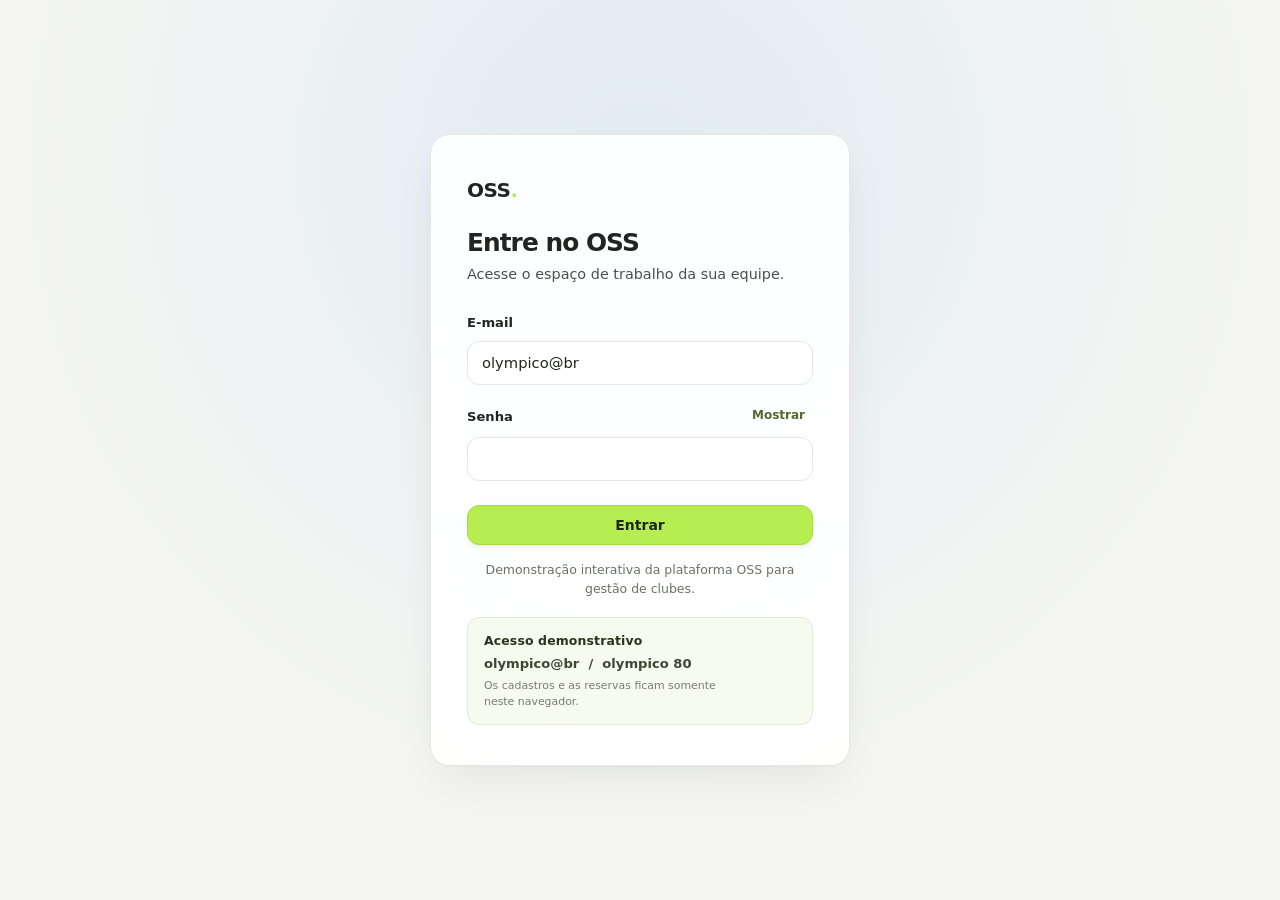
==== commit 3d0196c7: "Use OSS platform interface for club demo" ====
--- a/site/demo/index.html
+++ b/site/demo/index.html
@@ -3,257 +3,1927 @@
   <head>
     <meta charset="utf-8">
     <meta name="viewport" content="width=device-width, initial-scale=1">
-    <meta name="description" content="Demonstração interativa de gestão esportiva para clubes e equipes.">
-    <title>Clube OSS · Gestão esportiva</title>
+    <meta name="description" content="Demonstração do OSS para a gestão integrada de clubes, equipes, atletas, espaços e processos.">
+    <title>OSS · Gestão do clube</title>
     <link rel="stylesheet" href="./styles.css">
-    <script src="./processes.js" defer></script>
-    <script src="./app.js" defer></script>
+    <link rel="stylesheet" href="./demo-polish.css">
+    <script src="./demo-mode.js" defer></script>
+    <script src="./main.js" defer></script>
   </head>
   <body>
-    <main class="login-screen" id="login-screen" aria-labelledby="login-title">
-      <div class="login-panel">
-        <section class="login-copy">
-          <a class="wordmark" href="#login-screen" aria-label="Clube OSS, início">
-            <span class="wordmark__glyph" aria-hidden="true">C</span>
-            <span>clube<span class="wordmark__accent">oss</span></span>
+    <div id="oss-live-announcer" class="visually-hidden" role="status" aria-live="polite" aria-atomic="true"></div>
+    <a class="skip-link" href="#login-title" id="skip-link">Pular para o conteúdo</a>
+
+    <main class="login-page" id="login-screen" aria-labelledby="login-title">
+      <section class="login-card">
+        <a class="wordmark login-wordmark" href="#login-screen" aria-label="OSS">
+          <span>OSS<span class="wordmark__dot">.</span></span>
+        </a>
+        <h1 id="login-title">Entre no OSS</h1>
+        <p class="login-intro">Acesse o espaço de trabalho da sua equipe.</p>
+        <form id="login-form" autocomplete="on">
+          <label for="login-email">E-mail</label>
+          <input id="login-email" name="email" type="email" value="olympico@br" autocomplete="username" autocorrect="off" autocapitalize="none" spellcheck="false" enterkeyhint="next" required>
+          <div class="login-password-head">
+            <label for="login-password">Senha</label>
+            <button type="button" id="toggle-login-password" class="login-password-toggle" aria-pressed="false" aria-label="Mostrar senha">Mostrar</button>
+          </div>
+          <input id="login-password" name="password" type="password" autocomplete="current-password" enterkeyhint="done" required>
+          <p class="login-error" id="login-error" role="alert" hidden></p>
+          <button class="button button--primary login-submit" id="login-submit" type="submit">Entrar</button>
+        </form>
+        <p class="login-help">Demonstração interativa da plataforma OSS para gestão de clubes.</p>
+        <p class="demo-login-note"><strong>Acesso demonstrativo</strong><span>olympico@br&nbsp; / &nbsp;olympico 80</span><small>Os cadastros e as reservas ficam somente neste navegador.</small></p>
+      </section>
+    </main>
+
+    <div id="app-shell" class="app-shell" hidden>
+      <aside class="app-sidebar" id="app-sidebar" aria-label="Navegação do OSS">
+        <div class="sidebar-brand">
+          <a class="wordmark" href="#main" aria-label="OSS, início" data-nav="meu-espaco">
+            <span>OSS<span class="wordmark__dot">.</span></span>
           </a>
-          <div class="login-intro">
-            <p class="eyebrow">Gestão esportiva</p>
-            <h1 id="login-title">O clube em movimento.</h1>
-            <p>Cadastros, espaços e equipes seguem o mesmo processo, do primeiro pedido à confirmação.</p>
-          </div>
-          <form class="login-form" id="login-form" autocomplete="on">
-            <div class="field">
-              <label for="login-email">E-mail</label>
-              <input id="login-email" name="email" type="text" inputmode="email" value="olympico@br" autocomplete="username" required>
-            </div>
-            <div class="field">
-              <label for="login-password">Senha</label>
-              <input id="login-password" name="password" type="password" value="" autocomplete="current-password" required>
-            </div>
-            <button class="button button--primary login-submit" type="submit">Entrar na demonstração</button>
-            <p class="form-message" id="login-feedback" role="status" aria-live="polite"></p>
+          <span class="sidebar-brand__caption">Gestão esportiva</span>
+        </div>
+
+        <p class="sidebar-section-label">Workspace</p>
+        <nav class="primary-nav" aria-label="Workspace">
+          <button class="nav-item nav-item--current" type="button" data-nav="meu-espaco" aria-current="page">
+            <svg viewBox="0 0 24 24" aria-hidden="true"><rect x="3.5" y="3.5" width="7" height="7" rx="1.5"></rect><rect x="13.5" y="3.5" width="7" height="7" rx="1.5"></rect><rect x="3.5" y="13.5" width="7" height="7" rx="1.5"></rect><rect x="13.5" y="13.5" width="7" height="7" rx="1.5"></rect></svg>
+            <span>Início</span>
+          </button>
+        </nav>
+
+        <p class="sidebar-section-label sidebar-section-label--group">Gestão do clube</p>
+        <nav class="primary-nav" aria-label="Gestão do clube">
+          <button class="nav-item" type="button" data-nav="equipe"><span class="nav-item__symbol">◉</span><span>Equipes</span></button>
+          <button class="nav-item" type="button" data-nav="pessoas"><span class="nav-item__symbol">♙</span><span>Pessoas e atletas</span></button>
+          <button class="nav-item" type="button" data-nav="agenda"><span class="nav-item__symbol">▦</span><span>Instalações e agenda</span></button>
+          <button class="nav-item" type="button" data-nav="fluxos"><span class="nav-item__symbol">⇢</span><span>Processos</span></button>
+        </nav>
+
+        <p class="sidebar-section-label sidebar-section-label--group admin-nav-label" id="admin-nav-label" hidden>Administração</p>
+        <nav class="primary-nav admin-nav" id="admin-nav" aria-label="Administração do OSS" hidden>
+          <button class="nav-item" type="button" data-nav="administracao-contas">
+            <svg viewBox="0 0 24 24" aria-hidden="true"><circle cx="9" cy="8" r="3"></circle><path d="M3.5 20v-1.3a5.5 5.5 0 0 1 11 0V20M17 8h4M19 6v4M16.5 16.5h5M19 14v5"></path></svg>
+            <span>Usuários e acessos</span>
+          </button>
+          <button class="nav-item" type="button" data-nav="administracao-processos">
+            <svg viewBox="0 0 24 24" aria-hidden="true"><path d="M5 5h14M5 12h14M5 19h14"></path><circle cx="8" cy="5" r="2"></circle><circle cx="16" cy="12" r="2"></circle><circle cx="10" cy="19" r="2"></circle></svg>
+            <span>Processos</span>
+          </button>
+        </nav>
+
+        <div class="sidebar-bottom">
+          <div class="sidebar-club-card">
+            <span class="sidebar-club-card__mark" aria-hidden="true">O</span>
+            <span class="sidebar-club-card__text"><strong id="sidebar-club-name">Clube Olympico</strong><span>Ambiente demonstrativo</span></span>
+            <svg viewBox="0 0 24 24" aria-hidden="true"><path d="m9 5 7 7-7 7"></path></svg>
+          </div>
+          <p class="sidebar-version">OSS <span>Open source, do seu jeito</span></p>
+        </div>
+      </aside>
+      <button class="sidebar-scrim" id="sidebar-scrim" type="button" aria-label="Fechar navegação" hidden></button>
+
+      <div class="app-main" id="app-main">
+    <header class="topbar">
+      <div class="topbar__inner container">
+        <button class="sidebar-toggle" id="btn-sidebar-toggle" type="button" aria-label="Abrir navegação" aria-controls="app-sidebar" aria-expanded="false">
+          <svg viewBox="0 0 24 24" aria-hidden="true"><path d="M4 7h16M4 12h16M4 17h16"></path></svg>
+        </button>
+        <span class="mobile-wordmark" aria-hidden="true">OSS<span class="wordmark__dot">.</span></span>
+        <div class="topbar__tools">
+          <label class="search-box" for="global-search">
+            <svg viewBox="0 0 24 24" aria-hidden="true" focusable="false">
+              <circle cx="10.8" cy="10.8" r="6.8"></circle>
+              <path d="m16 16 4.3 4.3"></path>
+            </svg>
+            <span class="visually-hidden">Buscar no OSS</span>
+            <input id="global-search" type="search" autocomplete="off" placeholder="Buscar módulos, registros, automações ou ações" aria-keyshortcuts="Control+K Meta+K">
+            <kbd aria-hidden="true">Ctrl K</kbd>
+          </label>
+
+          <div class="user-chip" id="user-chip-menu" aria-label="Perfil atual">
+            <span class="user-chip__initials" id="profile-initials">AO</span>
+            <span class="user-chip__copy">
+              <span class="user-chip__name" id="profile-name">Administração OSS</span>
+              <span class="user-chip__role" id="profile-role">Administrador · Workspace</span>
+            </span>
+          </div>
+          <button class="button button--quiet logout-button" type="button" id="btn-logout">Sair</button>
+        </div>
+      </div>
+    </header>
+
+    <div class="demo-banner" role="note">
+        <span class="demo-banner__label">DEMO PÚBLICA</span>
+      <p id="tenant-banner-text">Clube Olympico · dados fictícios</p>
+      <div class="demo-banner__tools">
+        <button class="demo-help-action" type="button" data-open-dialog="preview-dialog">Sobre os dados</button>
+      </div>
+    </div>
+
+    <main class="workspace container" id="main">
+      <p class="interaction-feedback" id="interaction-feedback" aria-live="polite" aria-atomic="true"></p>
+      <p class="search-feedback" id="search-feedback" aria-live="polite" aria-atomic="true"></p>
+
+      <!-- ========================================== -->
+      <!-- VIEW 1: MEU ESPAÇO                         -->
+      <!-- ========================================== -->
+      <section class="main-view oss-view" id="view-meu-espaco">
+        <div class="page-heading">
+          <div class="page-heading__copy">
+            <p class="page-heading__date">CLUBE OLYMPICO <span id="home-current-date"></span></p>
+            <h1 id="home-heading">Gestão do clube.</h1>
+            <p id="view-caption">Equipes, atletas, instalações e processos em um único espaço de trabalho.</p>
+          </div>
+          <div class="oss-heading-actions">
+            <button class="button button--quiet" type="button" data-nav="fluxos">Ver processos</button>
+            <button class="button button--primary" type="button" data-nav="agenda">Abrir agenda</button>
+          </div>
+        </div>
+
+        <section class="club-metrics" aria-label="Resumo de exemplo do clube">
+          <article><span class="club-metric__symbol club-metric__symbol--people" aria-hidden="true">♙</span><span class="club-metric__value" id="demo-athlete-total">12</span><span class="club-metric__label">atletas ativos</span></article>
+          <article><span class="club-metric__symbol club-metric__symbol--teams" aria-hidden="true">◉</span><span class="club-metric__value">04</span><span class="club-metric__label">equipes na temporada</span></article>
+          <article><span class="club-metric__symbol club-metric__symbol--venues" aria-hidden="true">▦</span><span class="club-metric__value">03</span><span class="club-metric__label">instalações esportivas</span></article>
+          <article><span class="club-metric__symbol club-metric__symbol--pending" aria-hidden="true">◷</span><span class="club-metric__value" id="demo-pending-total">02</span><span class="club-metric__label">cadastros para conferir</span></article>
+        </section>
+
+        <section class="oss-empty-state" aria-labelledby="oss-empty-title" hidden>
+          <div class="oss-empty-state__copy">
+            <span class="oss-kicker">SEU WORKSPACE ESTÁ PRONTO</span>
+            <h2 id="oss-empty-title">Comece do seu jeito.</h2>
+            <p>Crie um app administrativo com seus próprios campos, listas, Kanban, acessos e fluxos visuais de automação entre módulos.</p>
+            <div class="oss-empty-state__actions">
+              <button class="button button--primary" type="button" data-nav="criar-modulo">Criar do zero <span aria-hidden="true">→</span></button>
+              <button class="button button--quiet" type="button" data-nav="catalogo-modulos">Ver pacotes e 64 módulos</button>
+              <button class="button button--quiet" type="button" data-nav="automacoes">Montar fluxo n8n</button>
+            </div>
+          </div>
+          <div class="oss-empty-state__art" aria-hidden="true">
+            <div class="oss-art-window"><div class="oss-art-window__bar"><i></i><i></i><i></i><span>Construtor de apps</span></div>
+              <div class="oss-art-window__content"><span class="oss-art-field oss-art-field--wide"></span><span class="oss-art-field"></span><span class="oss-art-field"></span><span class="oss-art-field oss-art-field--wide"></span><span class="oss-art-action"></span></div>
+            </div>
+            <span class="oss-art-chip oss-art-chip--one">Módulos</span><span class="oss-art-chip oss-art-chip--two">Fluxo n8n</span>
+          </div>
+        </section>
+
+        <div class="oss-feature-row" hidden>
+          <article><span class="oss-feature-icon">▦</span><strong>Apps modulares</strong><p>Adicione módulos individuais ou pacotes conectados prontos.</p></article>
+          <article><span class="oss-feature-icon">⚡</span><strong>Fluxos estilo n8n</strong><p>Conecte gatilhos, condições SE/SENÃO, ações entre módulos e webhooks.</p></article>
+          <article><span class="oss-feature-icon">✳</span><strong>Assistente de IA</strong><p>Descreva o que precisa e revise a proposta antes de publicar.</p></article>
+        </div>
+
+        <section class="oss-empty-installed" id="oss-empty-installed">
+          <div class="oss-installed-header">
+            <div><span class="oss-kicker">PLATAFORMA DO CLUBE</span><h2>Operação esportiva</h2><p>Um único workspace conecta a rotina das equipes aos espaços e processos do clube.</p></div>
+          </div>
+          <div class="oss-installed-grid" id="oss-installed-home">
+            <article class="oss-module-card oss-module-card--club-demo">
+              <div class="oss-module-card__meta"><span class="oss-module-card__icon" aria-hidden="true">◉</span><span class="oss-module-card__category">Pacote integrado · 4 áreas</span></div>
+              <h2>Gestão do clube</h2>
+              <p>Cadastros, equipes, reserva de espaços e processos operam dentro da plataforma OSS.</p>
+              <div class="oss-module-card__actions"><button type="button" data-nav="pessoas">Abrir cadastro →</button><button type="button" data-nav="agenda">Ver agenda →</button></div>
+            </article>
+            <article class="oss-module-card oss-module-card--club-demo">
+              <div class="oss-module-card__meta"><span class="oss-module-card__icon" aria-hidden="true">⇢</span><span class="oss-module-card__category">Processos visuais</span></div>
+              <h2>Fluxos acompanhados</h2>
+              <p>Veja etapas, responsáveis e pendências desde a solicitação até a conclusão.</p>
+              <div class="oss-module-card__actions"><button type="button" data-nav="fluxos">Abrir processos →</button></div>
+            </article>
+          </div>
+        </section>
+
+        <!-- PAINEL TREINADOR -->
+        <div class="dashboard-grid dashboard-grid--coach" id="coach-grid">
+          <section class="panel team-panel" aria-labelledby="coach-team-heading">
+            <div class="panel-heading">
+              <div>
+                <h2 id="coach-team-heading">Minha equipe</h2>
+                <p>Equipe e comissão técnica ativa</p>
+              </div>
+              <span class="status status--active">Ativa</span>
+            </div>
+            <div class="team-lead">
+              <div>
+                <h3 id="my-team-name">Sub-15 de futsal</h3>
+                <p id="my-team-season">Temporada 2026</p>
+              </div>
+              <div class="team-count">
+                <strong id="my-team-athletes-count">3</strong>
+                <span>atletas</span>
+              </div>
+            </div>
+            <div class="team-footer">
+              <span>Comissão técnica</span>
+              <span id="my-team-staff">Marina Costa</span>
+            </div>
+            <button class="text-action" type="button" id="btn-go-to-team">
+              Ver equipe completa
+              <svg viewBox="0 0 24 24" aria-hidden="true" focusable="false"><path d="M5 12h13"></path><path d="m13 6 6 6-6 6"></path></svg>
+            </button>
+          </section>
+
+          <section class="panel next-panel" aria-labelledby="next-training-heading">
+            <div class="panel-heading">
+              <div>
+                <h2 id="next-training-heading">Próximo treino</h2>
+                <p id="coach-next-training-label">Hoje, às 18h</p>
+              </div>
+              <span class="status status--scheduled">Confirmado</span>
+            </div>
+            <time class="event-time" id="coach-next-training-time">—</time>
+            <p class="event-title" id="coach-next-training-title">Treino da equipe Sub-15</p>
+            <dl class="detail-list">
+              <div><dt>Instalação</dt><dd id="coach-next-training-venue">Quadra A</dd></div>
+              <div><dt>Modalidade</dt><dd id="coach-next-training-modality">Futsal</dd></div>
+            </dl>
+            <button class="text-action event-details-action" id="coach-training-details" type="button" data-open-dialog="activity-drawer">Detalhes do treino</button>
+            <button class="button button--primary" type="button" data-attendance>Registrar presença</button>
+          </section>
+
+          <section class="panel match-panel" aria-labelledby="coach-next-match-heading">
+            <div class="panel-heading">
+              <div><h2 id="coach-next-match-heading">Próximo jogo</h2><p id="coach-next-match-date">Compromissos da equipe</p></div>
+              <span class="status status--busy" id="coach-next-match-status">Aguardando</span>
+            </div>
+            <p class="match-panel__opponent" id="coach-next-match-opponent">Carregando partidas…</p>
+            <p class="match-panel__meta" id="coach-next-match-meta"></p>
+            <button class="text-action" type="button" data-nav="competicoes">Ver competição</button>
+          </section>
+
+          <section class="panel pending-panel" aria-labelledby="coach-pending-heading">
+            <div class="panel-heading">
+              <div>
+                <h2 id="coach-pending-heading">Pendências</h2>
+                <p>Cadastros e solicitações</p>
+              </div>
+              <span class="count-label" id="coach-pending-count">1 pendente</span>
+            </div>
+            <ul class="task-list" id="coach-pending-list"><li class="empty-state">Carregando pendências…</li></ul>
+            <button class="text-action" type="button" data-nav="pessoas">
+              Ver fila de pessoas
+              <svg viewBox="0 0 24 24" aria-hidden="true" focusable="false"><path d="M5 12h13"></path><path d="m13 6 6 6-6 6"></path></svg>
+            </button>
+          </section>
+
+          <details class="panel roster-panel" open>
+            <summary>
+              <span><strong>Atletas da equipe</strong><span id="roster-count-label">Carregados do banco de dados</span></span>
+              <span class="roster-toggle" aria-hidden="true"></span>
+            </summary>
+            <ul class="roster-list" id="coach-roster-preview">
+              <!-- Preenchido via API -->
+            </ul>
+          </details>
+        </div>
+
+        <!-- PAINEL COORDENAÇÃO & SECRETARIA -->
+        <div class="dashboard-grid dashboard-grid--coordination" id="coord-grid" hidden>
+          <section class="panel facility-panel">
+            <div class="panel-heading">
+              <div>
+                <h2>Agenda das instalações</h2>
+                <p>Próximos usos em cada instalação</p>
+              </div>
+              <button class="text-action" type="button" data-nav="agenda">Abrir agenda</button>
+            </div>
+            <div class="coord-schedule-wrap">
+              <table class="facility-table coord-schedule">
+                <thead><tr><th scope="col">Instalação</th><th scope="col">Próximo uso</th><th scope="col">Horário</th><th scope="col">Situação</th></tr></thead>
+                <tbody id="coord-facility-summary"><tr><td colspan="4">Carregando agenda…</td></tr></tbody>
+              </table>
+            </div>
+            <p class="coord-conflict-note" id="coord-conflict-note" aria-live="polite"></p>
+          </section>
+
+          <section class="panel facility-panel coord-requests-panel">
+            <div class="panel-heading">
+              <div><h2>Solicitações para conferir</h2><p>Pré-cadastros aguardando análise</p></div>
+              <button class="text-action" type="button" data-nav="pessoas">Ver fila</button>
+            </div>
+            <div id="secretariat-quick-queue"><!-- Lista dinâmica de pré-cadastros --></div>
+          </section>
+
+          <section class="panel teams-panel">
+            <div class="panel-heading">
+              <div>
+                <h2>Equipes do clube</h2>
+                <p>Modalidades ativas nesta temporada</p>
+              </div>
+              <span class="count-label" id="org-teams-count">4 equipes</span>
+            </div>
+            <ul class="team-list" id="coord-team-list">
+              <!-- Lista de equipes -->
+            </ul>
+          </section>
+        </div>
+      </section>
+
+      <!-- ========================================== -->
+      <!-- VIEW 2: TELA B — EQUIPE                    -->
+      <!-- ========================================== -->
+      <section class="main-view oss-view" id="view-catalogo-modulos" hidden aria-labelledby="module-catalog-heading">
+        <div class="page-heading">
+          <div class="page-heading__copy"><p class="oss-kicker">CATÁLOGO OSS · 64 MÓDULOS + PACOTES</p><h1 id="module-catalog-heading">Apps e pacotes para o trabalho real.</h1><p>Instale módulos individuais ou pacotes conectados com automações n8n prontas. Tudo vira seu e pode ser editado.</p></div>
+          <div class="oss-heading-actions">
+            <button class="button button--quiet" type="button" id="module-import-btn">Importar JSON</button>
+            <input id="module-import-file" type="file" accept=".json,application/json" hidden>
+            <button class="button button--primary" type="button" data-nav="criar-modulo">＋ Criar módulo</button>
+          </div>
+        </div>
+        <section class="oss-packs-section" aria-labelledby="oss-packs-heading">
+          <div class="oss-packs-head">
+            <div><span class="oss-kicker">PACOTES PRONTOS (MULTI-MÓDULOS + N8N)</span><h2 id="oss-packs-heading">Instale fluxos completos em 1 clique</h2></div>
+          </div>
+          <div class="oss-packs-grid" id="module-packs-grid" aria-live="polite"></div>
+        </section>
+        <search class="oss-catalog-toolbar"><label for="module-catalog-search">Buscar no catálogo</label><input id="module-catalog-search" type="search" placeholder="Ex.: férias, contas a pagar, frota, LGPD, chamados"></search>
+        <div class="oss-category-filters" id="module-category-filters" aria-label="Filtrar categorias"></div>
+        <div class="oss-catalog-grid" id="module-catalog-grid" aria-live="polite"><div class="oss-loading">Carregando módulos…</div></div>
+      </section>
+
+      <section class="main-view oss-view" id="view-criar-modulo" hidden aria-labelledby="module-builder-heading">
+        <div class="page-heading"><div class="page-heading__copy"><p class="oss-kicker">CRIADOR DE APPS</p><h1 id="module-builder-heading">Crie um módulo do seu jeito.</h1><p>Defina o que sua equipe acompanha, quais dados coleta e como as pessoas trabalham.</p></div>
+          <div class="oss-heading-actions">
+            <button class="button button--quiet" type="button" id="module-export-button" hidden>Exportar JSON</button>
+            <button class="button button--quiet" type="button" id="module-clone-button" hidden>Duplicar</button>
+            <button class="button button--quiet" type="button" id="module-archive-button" hidden>Arquivar</button>
+            <button class="button button--quiet" type="button" data-nav="catalogo-modulos">Ver catálogo</button>
+          </div>
+        </div>
+        <div class="oss-builder-layout">
+          <form id="module-builder-form" class="oss-builder-form">
+            <section class="oss-builder-card"><span class="oss-step">01 · IDENTIDADE</span><h2>O que este app organiza?</h2><label for="module-name">Nome do módulo</label><input id="module-name" name="name" maxlength="80" placeholder="Ex.: Controle de férias" required><label for="module-icon">Símbolo</label><input id="module-icon" name="icon" maxlength="12" value="▦" aria-label="Símbolo do módulo"><label for="module-description">Descrição</label><textarea id="module-description" name="description" rows="2" maxlength="280" placeholder="Explique em uma frase o que a equipe fará aqui."></textarea></section>
+            <section class="oss-builder-card"><div class="oss-builder-card__heading"><div><span class="oss-step">02 · ESTRUTURA</span><h2>Quais dados entram?</h2></div><button class="button button--quiet button--small" type="button" id="module-add-field">＋ Adicionar campo</button></div><div class="oss-field-list" id="module-field-list"></div><p class="oss-help">Suporta texto, texto longo, número, moeda (R$), data, seleção, status, sim/não, e-mail, telefone, URL, pessoa, anexo, código automático e fórmula.</p>
+              <div class="oss-builder-card__heading oss-builder-relations-heading"><div><span class="oss-step">SAÍDAS E CONEXÕES</span><h2>Compartilhe dados entre apps</h2></div><button class="button button--quiet button--small" type="button" id="module-add-relation">＋ Adicionar conexão</button></div><p class="oss-help">Marque os campos que este módulo oferece. Outros módulos podem conectar uma relação a uma saída e mostrar esse dado junto ao registro relacionado.</p><div class="oss-port-canvas" id="module-port-canvas"></div><div class="oss-relation-list" id="module-relation-list"></div>
+            </section>
+            <section class="oss-builder-card"><span class="oss-step">03 · ACESSO</span><h2>Quem pode fazer o quê?</h2><p>Administração sempre mantém controle total. Ajuste leitura, criação, edição, arquivamento e administração por papel.</p>
+              <div class="oss-row-scope-wrap"><label for="module-row-scope">Visibilidade dos registros</label><select id="module-row-scope" name="rowScope"><option value="all">Todos os registros do workspace (respeitando o papel)</option><option value="own_or_assigned">Apenas registros criados pela pessoa ou atribuídos a ela (Admin/Gestor veem todos)</option></select></div>
+              <div id="module-permission-matrix" class="oss-permission-matrix"></div>
+            </section>
+            <div class="oss-builder-actions"><button class="button button--quiet" type="button" data-nav="meu-espaco">Cancelar</button><button class="button button--quiet" type="button" id="module-publish-button" hidden>Publicar módulo</button><button class="button button--primary" type="submit">Salvar rascunho</button></div>
           </form>
-          <p class="demo-credentials"><strong>Acesso demonstrativo</strong><span>olympico@br&nbsp; / &nbsp;olympico 80</span></p>
-          <p class="login-note">Use dados de exemplo. As alterações ficam somente neste navegador.</p>
+          <aside class="oss-builder-preview"><div class="oss-preview-top"><span class="oss-kicker">PRÉVIA</span><span class="oss-preview-live"><i></i> Atualiza ao editar</span></div><h2 id="module-preview-name">Novo módulo</h2><p id="module-preview-description">Sua descrição aparece aqui.</p><div id="module-preview-fields"></div></aside>
+        </div>
+      </section>
+
+      <section class="main-view oss-view" id="view-modulo" hidden aria-labelledby="module-runtime-heading"><div id="module-runtime-content"></div></section>
+
+      <section class="main-view oss-view oss-automations-view" id="view-automacoes" hidden aria-labelledby="automations-heading">
+        <div class="page-heading">
+          <div class="page-heading__copy">
+            <p class="oss-kicker">ESTÚDIO DE AUTOMAÇÕES · ESTILO N8N</p>
+            <h1 id="automations-heading">Fluxos de informação entre módulos.</h1>
+            <p>Arraste ou adicione nós, conecte saídas (incluindo ramos Verdadeiro/Falso), teste com dados reais e acompanhe a execução passo a passo.</p>
+          </div>
+          <div class="oss-heading-actions">
+            <button class="button button--quiet" type="button" id="auto-btn-import">Importar JSON</button>
+            <input id="auto-import-file" type="file" accept=".json,application/json" hidden>
+            <button class="button button--primary" type="button" id="auto-btn-new">＋ Novo fluxo</button>
+          </div>
+        </div>
+
+        <div class="oss-n8n-bar">
+          <div class="oss-n8n-bar__left">
+            <label class="visually-hidden" for="auto-flow-select">Selecionar fluxo</label>
+            <select id="auto-flow-select" class="form-select"></select>
+            <button class="button button--quiet button--small" type="button" id="auto-btn-starters">Modelos prontos</button>
+            <button class="button button--quiet button--small" type="button" id="auto-btn-export">Exportar JSON</button>
+            <button class="button button--quiet button--small" type="button" id="auto-btn-delete">Excluir</button>
+          </div>
+          <div class="oss-n8n-bar__right">
+            <label class="oss-switch"><input type="checkbox" id="auto-flow-active"><span>Ativo</span></label>
+            <button class="button button--quiet" type="button" id="auto-btn-test">▶ Testar fluxo</button>
+            <button class="button button--primary" type="button" id="auto-btn-save">Salvar fluxo</button>
+          </div>
+        </div>
+
+        <div class="oss-n8n-meta">
+          <label class="visually-hidden" for="auto-flow-name">Nome do fluxo</label>
+          <input id="auto-flow-name" type="text" maxlength="120" placeholder="Nome do fluxo (ex.: Compra aprovada → Conta a pagar)">
+          <label class="visually-hidden" for="auto-flow-desc">Descrição</label>
+          <input id="auto-flow-desc" type="text" maxlength="500" placeholder="Descrição breve do que este fluxo automatiza">
+        </div>
+
+        <div class="oss-n8n-starters" id="auto-starters-drawer" hidden></div>
+        <div id="auto-status-banner" class="oss-runtime-status" aria-live="polite"></div>
+
+        <div class="oss-n8n-workbench">
+          <aside class="oss-n8n-palette" aria-label="Paleta de nós">
+            <div class="oss-n8n-pane-head"><strong>Nós disponíveis</strong><span>Clique para adicionar</span></div>
+            <div id="auto-node-palette" class="oss-n8n-palette-list"></div>
+          </aside>
+
+          <section class="oss-n8n-stage-wrap" aria-label="Canvas visual do fluxo">
+            <div class="oss-n8n-canvas-tools">
+              <div class="oss-n8n-canvas-tools__left">
+                <button type="button" class="oss-n8n-tool-btn" id="auto-toggle-palette" title="Mostrar/ocultar paleta de nós">◧ Nós</button>
+                <button type="button" class="oss-n8n-tool-btn" id="auto-toggle-inspector" title="Mostrar/ocultar inspetor">◨ Inspetor</button>
+                <span id="auto-wire-hint">Arraste o nó pelo cabeçalho · Conecte dos pinos (→) até (●)</span>
+              </div>
+              <div class="oss-n8n-zoom-controls">
+                <button type="button" id="auto-layout-btn" title="Organizar nós automaticamente">Auto-organizar</button>
+                <button type="button" id="auto-zoom-out" aria-label="Diminuir zoom">−</button>
+                <span id="auto-zoom-label">100%</span>
+                <button type="button" id="auto-zoom-in" aria-label="Aumentar zoom">+</button>
+                <button type="button" id="auto-zoom-reset">Centralizar</button>
+                <button type="button" id="auto-fullscreen-btn" title="Expandir canvas em tela cheia">⛶ Expandir</button>
+              </div>
+            </div>
+            <div class="oss-n8n-viewport" id="auto-canvas-viewport" tabindex="0" role="region" aria-label="Área do fluxograma">
+              <div class="oss-n8n-stage" id="auto-canvas-stage">
+                <svg class="oss-n8n-edges" id="auto-canvas-edges" aria-hidden="true"></svg>
+                <div class="oss-n8n-nodes" id="auto-canvas-nodes"></div>
+              </div>
+            </div>
+          </section>
+
+          <aside class="oss-n8n-inspector" aria-label="Inspetor e execuções">
+            <div class="oss-n8n-inspector-tabs" role="tablist">
+              <button type="button" role="tab" class="is-active" data-auto-tab="config" aria-selected="true">Configurar nó</button>
+              <button type="button" role="tab" data-auto-tab="runs" aria-selected="false">Execuções (<span id="auto-runs-count">0</span>)</button>
+            </div>
+            <div id="auto-inspector-config" class="oss-n8n-inspector-body"></div>
+            <div id="auto-inspector-runs" class="oss-n8n-inspector-body" hidden></div>
+          </aside>
+        </div>
+      </section>
+
+      <section class="main-view oss-view" id="view-assistente" hidden aria-labelledby="assistant-heading">
+        <div class="page-heading">
+          <div class="page-heading__copy">
+            <p class="oss-kicker">ASSISTENTE OSS · MULTI-IA</p>
+            <h1 id="assistant-heading">Construa conversando.</h1>
+            <p>Conecte sua própria conta/API (ChatGPT/OpenAI, DeepSeek, Gemini, Claude, Groq, OpenRouter ou Ollama local grátis) e peça módulos ou fluxos n8n.</p>
+          </div>
+          <div class="oss-heading-actions">
+            <span class="oss-ai-status" id="assistant-status">Conexão necessária</span>
+            <button class="button button--quiet" type="button" id="assistant-toggle-config">⚙ Conectar / Trocar IA</button>
+          </div>
+        </div>
+
+        <section id="assistant-config-panel" class="oss-ai-config-panel" hidden aria-label="Configurar provedor de IA">
+          <div class="oss-ai-config-head">
+            <div>
+              <strong>Escolha ou conecte um servidor de IA</strong>
+              <p>Clique em um provedor abaixo para preencher automaticamente. Para Ollama/LM Studio locais, não precisa de API Key.</p>
+            </div>
+            <button type="button" class="button button--quiet button--small" id="assistant-close-config">Fechar</button>
+          </div>
+          <div id="assistant-provider-grid" class="oss-ai-provider-grid"></div>
+          <form id="assistant-provider-form" class="oss-ai-provider-form" hidden></form>
+          <div id="assistant-config-feedback" class="oss-runtime-status" aria-live="polite"></div>
         </section>
 
-        <aside class="login-preview" aria-label="Prévia dos processos de gestão">
-          <div class="preview-head">
+        <div class="oss-assistant-shell"><div class="oss-assistant-intro"><span class="oss-assistant-spark">✳</span><div><strong>O que vamos montar?</strong><p>Descreva um app, processo ou fluxo entre módulos e receba uma proposta revisável.</p></div></div><div class="oss-assistant-messages" id="assistant-messages" aria-live="polite"><article class="oss-assistant-message oss-assistant-message--system">Conecte qualquer IA acima (ChatGPT/OpenAI, DeepSeek, Gemini, Claude, Groq, OpenRouter ou Ollama local) para começar. O Assistente oferece sugestões e nunca altera registros sozinho.</article></div><form id="assistant-chat-form" class="oss-assistant-compose"><label class="visually-hidden" for="assistant-message">Descreva o que deseja criar</label><textarea id="assistant-message" rows="2" placeholder="Ex.: crie um fluxo n8n quando um reembolso for aprovado para criar uma conta a pagar"></textarea><button class="button button--primary" type="submit">Enviar <span aria-hidden="true">↑</span></button></form><div class="oss-assistant-footnote" id="assistant-connection-note">Clique em "Conectar / Trocar IA" para escolher um provedor.</div></div>
+      </section>
+
+      <section class="main-view oss-view" id="view-publicacao" hidden aria-labelledby="publish-heading">
+        <div class="page-heading"><div class="page-heading__copy"><p class="oss-kicker">LEVE SUA INSTALAÇÃO</p><h1 id="publish-heading">Publique onde sua equipe trabalha.</h1><p>O OSS é open source. Rode localmente, hospede no seu servidor ou use uma plataforma que aceite containers.</p></div></div>
+        <div class="oss-deploy-grid"><article class="oss-deploy-card"><span class="oss-deploy-number">01</span><span class="oss-deploy-icon">⌘</span><h2>Executar localmente</h2><p>Baixe o código, instale o Node.js e inicie o OSS na sua máquina.</p><code>npm install && npm start</code><a href="https://nodejs.org/" target="_blank" rel="noreferrer">Instalar Node.js ↗</a></article><article class="oss-deploy-card oss-deploy-card--featured"><span class="oss-deploy-number">02</span><span class="oss-deploy-icon">▣</span><h2>Docker e servidor próprio</h2><p>Suba a plataforma em um servidor com dados persistentes e controle total.</p><code>docker compose up -d</code><span class="oss-deploy-label">Recomendado para produção</span></article><article class="oss-deploy-card"><span class="oss-deploy-number">03</span><span class="oss-deploy-icon">↗</span><h2>Hospedagem gerenciada</h2><p>Use qualquer plataforma que execute containers e monte volumes persistentes.</p><span class="oss-deploy-label">Sem integração de um clique nesta versão</span></article></div>
+        <aside class="oss-deploy-note"><strong>Antes de publicar:</strong> configure HTTPS, armazenamento persistente, backup, atualização e segredos no ambiente do servidor. Os registros e documentos devem permanecer fora da imagem do container.</aside>
+      </section>
+
+      <section class="main-view" id="view-equipe" hidden>
+        <div class="team-header-card">
+          <div class="team-header-card__info">
+            <div style="display: flex; align-items: center; gap: var(--space-sm); margin-bottom: var(--space-2xs);">
+              <span class="tenant-pill" id="team-tenant-badge">Clube Atlético Central</span>
+              <span class="status status--active">Temporada 2026</span>
+            </div>
+            <h2 id="team-view-name">Sub-15 de Futsal</h2>
+            <div class="team-header-card__meta">
+              <span id="team-view-category">Categoria: Sub-15</span>
+              <span>•</span>
+              <span id="team-view-modality">Modalidade: Futsal</span>
+              <span>•</span>
+              <span id="team-view-gender">Gênero: Misto</span>
+            </div>
+          </div>
+          <div class="team-header-card__actions">
+            <button class="button button--quiet" type="button" id="btn-team-request-match">Solicitar jogo</button>
+            <button class="button button--primary" type="button" id="btn-team-add-athlete">Registrar atleta</button>
+          </div>
+        </div>
+
+        <nav class="subnav" aria-label="Abas da equipe">
+          <button class="subnav__tab subnav__tab--active" type="button" data-team-tab="athletes" aria-selected="true">Atletas vinculados</button>
+          <button class="subnav__tab" type="button" data-team-tab="staff" aria-selected="false">Comissão técnica</button>
+          <button class="subnav__tab" type="button" data-team-tab="schedule" aria-selected="false">Próximos treinos</button>
+        </nav>
+
+        <!-- ABA ATLETAS -->
+        <div class="team-tab-content" id="tab-athletes">
+          <div class="data-table-wrapper">
+            <table class="data-table" id="athletes-roster-table">
+              <thead>
+                <tr>
+                  <th scope="col">Atleta</th>
+                  <th scope="col">Posição</th>
+                  <th scope="col">Responsável</th>
+                  <th scope="col">Vínculo desde</th>
+                  <th scope="col">Biometria</th>
+                  <th scope="col">TeleZaga</th>
+                  <th scope="col">Atestado Médico</th>
+                  <th scope="col">Situação</th>
+                </tr>
+              </thead>
+              <tbody id="athletes-roster-tbody">
+                <!-- Preenchido via API -->
+              </tbody>
+            </table>
+          </div>
+        </div>
+
+        <!-- ABA COMISSÃO TÉCNICA -->
+        <div class="team-tab-content" id="tab-staff" hidden>
+          <div class="data-table-wrapper">
+            <table class="data-table">
+              <thead>
+                <tr>
+                  <th scope="col">Profissional</th>
+                  <th scope="col">Função</th>
+                  <th scope="col">Registro Profissional (CREF)</th>
+                  <th scope="col">Contato</th>
+                  <th scope="col">Vínculo</th>
+                </tr>
+              </thead>
+              <tbody id="staff-roster-tbody">
+                <!-- Preenchido via API -->
+              </tbody>
+            </table>
+          </div>
+        </div>
+
+        <!-- ABA PRÓXIMOS TREINOS -->
+        <div class="team-tab-content" id="tab-schedule" hidden>
+          <div class="panel" style="max-width: 600px;">
+            <div class="panel-heading">
+              <div>
+                <h2>Treino confirmado</h2>
+                <p>Hoje às 18:00 — Quadra A</p>
+              </div>
+              <span class="status status--scheduled">Agendado</span>
+            </div>
+            <p style="margin-top: var(--space-sm); color: var(--color-ink-2); font-size: 0.9rem;">
+              Treino técnico e tático com foco em saída de pressão e finalizações.
+            </p>
+            <div style="margin-top: var(--space-md); display: flex; gap: var(--space-sm);">
+              <button class="button button--primary" type="button" data-attendance>Fazer chamada de presença</button>
+            </div>
+          </div>
+        </div>
+      </section>
+
+      <!-- ========================================== -->
+      <!-- VIEW 3: PESSOAS & FILA DA SECRETARIA       -->
+      <!-- ========================================== -->
+      <section class="main-view" id="view-pessoas" hidden>
+        <div class="page-heading">
+          <div class="page-heading__copy">
+            <h1>Pessoas e Cadastros</h1>
+            <p>Gestão integrada do corpo esportivo: atletas, responsáveis e validação de filiação.</p>
+          </div>
+          <button class="button button--primary" type="button" id="btn-pessoas-prereg">Registrar atleta</button>
+        </div>
+
+        <!-- FILA DE PRÉ-CADASTRO (Aprovação da Secretaria) -->
+        <div class="panel" style="margin-bottom: var(--space-xl);" id="prereg-section">
+          <div class="panel-heading">
             <div>
-              <span class="preview-overline">Visão da operação</span>
-              <h2>Do pedido à quadra.</h2>
-            </div>
-            <span class="preview-date" id="preview-date"></span>
-          </div>
-          <div class="preview-workflow" aria-hidden="true">
-            <div class="preview-lane">
-              <span class="preview-lane__label">Cadastro</span>
-              <div class="preview-route">
-                <span class="preview-node preview-node--done">Pré-cadastro</span>
-                <span class="preview-link"></span>
-                <span class="preview-node preview-node--current">Conferência</span>
-                <span class="preview-link"></span>
-                <span class="preview-node">Atleta ativo</span>
+              <h2>Fila de Pré-cadastros</h2>
+              <p>Cadastros iniciados por treinadores aguardando conferência documental e aprovação</p>
+            </div>
+            <span class="count-label" id="prereg-count-badge">Carregando...</span>
+          </div>
+
+          <div class="prereg-grid" id="prereg-cards-container"><!-- Fila ativa preenchida via API --></div>
+        </div>
+
+        <details class="panel prereg-history" id="prereg-history">
+          <summary><strong>Histórico de cadastros</strong><span id="prereg-history-count" class="count-label">0 registros</span></summary>
+          <div class="prereg-grid" id="prereg-history-container"></div>
+        </details>
+
+        <!-- LISTA GERAL DE ATLETAS -->
+        <div class="panel">
+          <div class="panel-heading">
+            <div>
+              <h2>Atletas cadastrados no clube</h2>
+              <p>Relação oficial de atletas vinculados, contatos de responsáveis e situação médica</p>
+            </div>
+          </div>
+          <div class="data-table-wrapper">
+            <table class="data-table">
+              <thead>
+                <tr>
+                  <th scope="col">Nome</th>
+                  <th scope="col">Equipes ativas</th>
+                  <th scope="col">Responsável</th>
+                  <th scope="col">Telefone do responsável</th>
+                  <th scope="col">Biometria</th>
+                  <th scope="col">TeleZaga</th>
+                </tr>
+              </thead>
+              <tbody id="all-athletes-tbody">
+                <!-- Preenchido via API -->
+              </tbody>
+            </table>
+          </div>
+        </div>
+      </section>
+
+      <!-- ========================================== -->
+      <!-- VIEW 4: TELA C — AGENDA DE INSTALAÇÕES     -->
+      <!-- ========================================== -->
+      <section class="main-view" id="view-agenda" hidden>
+        <div class="page-heading">
+          <div class="page-heading__copy">
+            <h1>Agenda das instalações</h1>
+            <p>Consulte a ocupação dos espaços esportivos, identifique horários livres e reserve com validação automática de conflitos.</p>
+          </div>
+          <div class="agenda-actions">
+            <div class="agenda-date-control">
+              <button class="icon-button" type="button" data-agenda-shift="-1" aria-label="Dia anterior"><svg viewBox="0 0 24 24" aria-hidden="true"><path d="m15 18-6-6 6-6"></path></svg></button>
+              <label class="visually-hidden" for="agenda-date-picker">Data da agenda</label>
+              <input type="date" id="agenda-date-picker" class="form-input">
+              <button class="icon-button" type="button" data-agenda-shift="1" aria-label="Próximo dia"><svg viewBox="0 0 24 24" aria-hidden="true"><path d="m9 18 6-6-6-6"></path></svg></button>
+            </div>
+            <button class="button button--primary" type="button" id="btn-open-new-reservation">+ Nova reserva</button>
+          </div>
+        </div>
+
+        <!-- ALERTA DE CONFLITO ATIVO (CASO DETECTADO) -->
+        <div id="agenda-conflict-banner" class="panel" style="border-left: 4px solid var(--color-alert); display: none; margin-bottom: var(--space-md); background: var(--color-alert-soft);">
+          <div style="display: flex; align-items: flex-start; justify-content: space-between; gap: var(--space-md);">
+            <div>
+              <strong style="color: var(--color-alert-ink); font-size: 0.95rem;">Conflito de Horário Detectado</strong>
+              <p id="agenda-conflict-text" style="color: var(--color-ink-2); font-size: 0.85rem; margin-top: 4px;"></p>
+              <div id="agenda-alternatives-container" style="margin-top: var(--space-sm); display: flex; gap: var(--space-xs); flex-wrap: wrap;"></div>
+            </div>
+            <button type="button" class="dialog__close" onclick="document.getElementById('agenda-conflict-banner').style.display='none'" style="font-size: 0.75rem;">Fechar</button>
+          </div>
+        </div>
+
+        <!-- GRADE DAS INSTALAÇÕES -->
+        <div class="panel">
+          <div class="panel-heading">
+            <div>
+              <h2 id="agenda-day-title">Reservas por quadra</h2>
+              <p id="agenda-date-label">Quarta-feira, 18 de novembro de 2026</p>
+            </div>
+            <span class="count-label" id="agenda-reservations-count">Carregando...</span>
+          </div>
+
+          <div class="schedule-legend" aria-label="Legenda da agenda">
+            <span><i class="schedule-legend__swatch schedule-legend__swatch--training" aria-hidden="true"></i>Treino</span>
+            <span><i class="schedule-legend__swatch schedule-legend__swatch--match" aria-hidden="true"></i>Jogo</span>
+            <span><i class="schedule-legend__swatch schedule-legend__swatch--other" aria-hidden="true"></i>Outras atividades</span>
+          </div>
+          <div class="schedule-grid-scroll" id="agenda-schedule-grid" aria-live="polite" aria-describedby="agenda-schedule-note">
+            <p class="schedule-grid-loading">Carregando reservas…</p>
+          </div>
+          <p class="schedule-grid-note" id="agenda-schedule-note">A grade mostra apenas reservas confirmadas. A disponibilidade é validada ao criar uma reserva.</p>
+
+          <details class="agenda-details">
+            <summary>Ver lista detalhada das instalações</summary>
+            <div class="data-table-wrapper">
+            <table class="data-table" id="agenda-venues-table">
+              <thead>
+                <tr>
+                  <th scope="col">Instalação</th>
+                  <th scope="col">Modalidades</th>
+                  <th scope="col">Capacidade</th>
+                  <th scope="col">Reservas do dia</th>
+                  <th scope="col">Situação hoje</th>
+                  <th scope="col">Ação</th>
+                </tr>
+              </thead>
+              <tbody id="agenda-venues-tbody">
+                <!-- Preenchido via API -->
+              </tbody>
+            </table>
+          </div>
+          </details>
+        </div>
+
+        <!-- LISTA CRONOLÓGICA DAS ATIVIDADES DO DIA -->
+        <div class="panel" style="margin-top: var(--space-lg);">
+          <div class="panel-heading">
+            <div>
+              <h2>Atividades e Jogos Confirmados</h2>
+              <p>Histórico completo com preservação de cancelamentos para auditoria</p>
+            </div>
+          </div>
+          <div class="data-table-wrapper">
+            <table class="data-table">
+              <thead>
+                <tr>
+                  <th scope="col">Horário</th>
+                  <th scope="col">Instalação</th>
+                  <th scope="col">Atividade</th>
+                  <th scope="col">Equipe</th>
+                  <th scope="col">Responsável</th>
+                  <th scope="col">Situação</th>
+                  <th scope="col">Opções</th>
+                </tr>
+              </thead>
+              <tbody id="agenda-timeline-tbody">
+                <!-- Preenchido via API -->
+              </tbody>
+            </table>
+          </div>
+        </div>
+      </section>
+
+      <!-- ========================================== -->
+      <!-- VIEW 5: TELA E — FLUXOS DE PROCESSO        -->
+      <!-- ========================================== -->
+      <section class="main-view" id="view-fluxos" hidden>
+        <div class="page-heading workflow-page-heading">
+          <div class="page-heading__copy">
+            <h1>Fluxos de processo</h1>
+            <p>Acompanhe os fluxos da equipe, com responsáveis, aprovações, prazos e histórico.</p>
+          </div>
+        </div>
+        <div class="workflow-container">
+          <section class="workflow-empty-state panel" id="wf-empty-state" hidden aria-labelledby="wf-empty-title">
+            <div>
+              <h2 id="wf-empty-title">Escolha um processo para acompanhar</h2>
+              <p>Veja as etapas e responsabilidades antes de iniciar um novo processo.</p>
+            </div>
+            <div class="workflow-template-options" id="workflow-template-options" aria-live="polite"></div>
+          </section>
+
+          <section class="workflow-template-preview panel" id="wf-template-preview" hidden aria-labelledby="wf-preview-title">
+            <div class="workflow-preview-heading">
+              <div>
+                <h2 id="wf-preview-title">Cadastrar atleta</h2>
+                <p id="wf-preview-description"></p>
               </div>
-            </div>
-            <div class="preview-lane preview-lane--court">
-              <span class="preview-lane__label">Reserva</span>
-              <div class="preview-route">
-                <span class="preview-node preview-node--done">Solicitação</span>
-                <span class="preview-link"></span>
-                <span class="preview-node preview-node--current">Disponibilidade</span>
-                <span class="preview-link"></span>
-                <span class="preview-node">Confirmada</span>
+              <button class="button button--quiet" type="button" id="btn-back-to-workflows">Ver processos</button>
+            </div>
+            <ol class="workflow-steps workflow-steps--preview" id="wf-preview-steps" aria-label="Etapas do modelo"></ol>
+            <div class="workflow-preview-footer">
+              <p>Selecione uma etapa para ver responsabilidades, decisões e histórico do processo.</p>
+              <button class="button button--primary" type="button" id="btn-start-template">Iniciar cadastro</button>
+            </div>
+          </section>
+
+          <div class="workflow-header-card" id="workflow-instance-header">
+            <div class="workflow-header-title">
+              <span class="status status--scheduled" id="wf-instance-status">Em andamento</span>
+              <h2 id="wf-instance-title" style="margin-top: 4px;">Amistoso contra Atlético do Vale — Sub-15</h2>
+              <p style="font-size: 0.82rem; color: var(--color-muted);" id="wf-instance-meta">Processo de Agendar Jogo · Iniciado por Marina Costa</p>
+            </div>
+
+            <div style="display: flex; gap: var(--space-sm); align-items: center; flex-wrap: wrap;">
+              <select id="wf-instance-select" class="form-select" style="padding: 4px 10px; font-size: 0.82rem; width: auto;">
+                <!-- Preenchido com instâncias ativas -->
+              </select>
+
+              <div class="workflow-view-toggle">
+                <button type="button" class="active" id="btn-wf-view-graph" aria-pressed="true">Fluxo</button>
+                <button type="button" id="btn-wf-view-list" aria-pressed="false">Lista</button>
               </div>
-            </div>
-          </div>
-          <div class="preview-agenda">
-            <div class="preview-agenda__head"><span>Agenda de hoje</span><span>03 espaços</span></div>
-            <div class="preview-slot"><time>08:00</time><span class="preview-slot__bar preview-slot__bar--lime"></span><span>Futsal Sub-15</span></div>
-            <div class="preview-slot"><time>10:30</time><span class="preview-slot__bar preview-slot__bar--blue"></span><span>Vôlei feminino</span></div>
-            <div class="preview-slot"><time>14:00</time><span class="preview-slot__bar preview-slot__bar--coral"></span><span>Basquete Sub-13</span></div>
-          </div>
-          <p class="preview-caption">Processos claros. Espaços bem aproveitados.</p>
-        </aside>
-      </div>
+
+              <button class="button button--quiet" type="button" id="btn-open-start-wf">Novo processo</button>
+            </div>
+          </div>
+
+          <!-- MODO GRAFO (VISUAL INTERATIVO DE NÓS) -->
+          <div class="panel" id="wf-graph-wrapper">
+            <div class="panel-heading">
+              <div>
+                <h2>Etapas do processo</h2>
+                <p>Selecione uma etapa para ver as instruções e a próxima ação.</p>
+              </div>
+              <span class="count-label" id="wf-progress-label">Etapas do processo</span>
+            </div>
+
+            <div class="workflow-graph-canvas" id="wf-graph-canvas">
+              <!-- Nós e setas gerados dinamicamente via API -->
+            </div>
+          </div>
+
+          <!-- MODO LISTA (ACESSIBILIDADE & TELAS MENORES) -->
+          <div class="panel" id="wf-list-wrapper" hidden>
+            <div class="panel-heading">
+              <div>
+                <h2>Etapas do Processo em Lista Sequencial</h2>
+                <p>Acompanhe e execute cada etapa diretamente</p>
+              </div>
+            </div>
+            <div class="workflow-list-view" id="wf-list-container">
+              <!-- Lista de itens do fluxo gerada dinamicamente -->
+            </div>
+          </div>
+
+          <!-- HISTÓRICO E TRILHA DE EVENTOS AUDITÁVEIS -->
+          <div class="panel" id="wf-history-panel">
+            <div class="panel-heading">
+              <div>
+                <h2>Histórico de Ações e Auditoria</h2>
+                <p>Registro cronológico preservado com autoria e horários</p>
+              </div>
+            </div>
+            <div class="workflow-timeline" id="wf-timeline-container">
+              <!-- Linha do tempo gerada via API -->
+            </div>
+          </div>
+        </div>
+      </section>
+
+      <section class="main-view admin-view" id="view-administracao-contas" hidden aria-labelledby="accounts-heading">
+        <div class="page-heading">
+          <div class="page-heading__copy">
+            <h1 id="accounts-heading">Contas e acessos</h1>
+            <p>Gerencie quem pode acessar este workspace e quais tarefas cada pessoa pode executar.</p>
+          </div>
+        </div>
+        <div class="admin-layout">
+          <section class="panel admin-form-panel" aria-labelledby="account-form-heading">
+            <div class="panel-heading"><h2 id="account-form-heading">Adicionar pessoa</h2><p>Crie um acesso para alguém da equipe.</p></div>
+            <form id="account-form">
+              <div class="form-group"><label for="account-full-name">Nome completo</label><input class="form-input" id="account-full-name" name="fullName" maxlength="120" autocomplete="name" required></div>
+              <div class="form-group"><label for="account-email">E-mail</label><input class="form-input" id="account-email" name="email" type="email" maxlength="254" autocomplete="email" required></div>
+              <div class="form-group"><label for="account-role">Nível de acesso</label><select class="form-select" id="account-role" name="role" required><option value="coach">Editor</option><option value="secretariat">Operações</option><option value="coordination">Gestor</option><option value="director">Leitor</option><option value="admin">Administrador</option></select></div>
+              <div class="form-group"><label for="account-password">Senha inicial</label><input class="form-input" id="account-password" name="password" type="password" minlength="12" maxlength="128" autocomplete="new-password" required><small class="form-help">Use pelo menos 12 caracteres. Compartilhe a senha inicial com segurança.</small></div>
+              <p class="form-feedback" id="account-form-feedback" aria-live="polite"></p>
+              <button class="button button--primary" type="submit">Criar acesso</button>
+            </form>
+          </section>
+          <section class="panel accounts-panel" aria-labelledby="accounts-list-heading">
+            <div class="panel-heading"><div><h2 id="accounts-list-heading">Pessoas com acesso</h2><p>As alterações valem para este workspace.</p></div></div>
+            <p class="admin-empty" id="accounts-empty" hidden>Nenhuma conta encontrada.</p>
+            <div class="table-wrap"><table class="data-table accounts-table"><thead><tr><th scope="col">Pessoa</th><th scope="col">Papel</th><th scope="col">Acesso</th><th scope="col">Ação</th></tr></thead><tbody id="accounts-table-body"></tbody></table></div>
+          </section>
+        </div>
+      </section>
+
+      <section class="main-view admin-view" id="view-administracao-processos" hidden aria-labelledby="workflow-admin-heading">
+        <div class="page-heading">
+          <div class="page-heading__copy">
+            <h1 id="workflow-admin-heading">Gestor de processos</h1>
+            <p>Monte etapas, responsáveis, prazos e regras simples. As versões publicadas preservam processos em andamento.</p>
+          </div>
+          <div class="heading-actions">
+            <button class="button button--quiet" id="btn-workflow-import" type="button">Importar JSON</button>
+            <input id="workflow-import-file" type="file" accept="application/json,.json" hidden>
+            <button class="button button--primary" id="btn-workflow-new" type="button">Criar processo</button>
+          </div>
+        </div>
+        <div class="workflow-admin-layout is-editor-closed">
+          <section class="panel workflow-admin-list-panel" aria-labelledby="workflow-admin-list-heading">
+            <div class="panel-heading"><div><h2 id="workflow-admin-list-heading">Modelos</h2><p>Rascunhos podem ser revisados antes de publicar.</p></div></div>
+            <div class="workflow-admin-list" id="workflow-admin-list" aria-live="polite"></div>
+            <p class="admin-empty" id="workflow-admin-empty" hidden>Nenhum processo cadastrado ainda.</p>
+          </section>
+          <section class="panel workflow-editor-panel" id="workflow-editor-panel" hidden aria-labelledby="workflow-editor-heading">
+            <div class="panel-heading"><div><h2 id="workflow-editor-heading">Novo processo</h2><p>Use uma lista simples de etapas que sua equipe possa seguir.</p></div><button class="button button--quiet" type="button" id="btn-workflow-editor-close">Fechar</button></div>
+            <form id="workflow-editor-form">
+              <input id="workflow-editor-id" type="hidden">
+              <div class="form-group"><label for="workflow-editor-name">Nome do processo</label><input class="form-input" id="workflow-editor-name" maxlength="120" required></div>
+              <div class="form-group"><label for="workflow-editor-description">Descrição</label><textarea class="form-textarea" id="workflow-editor-description" maxlength="500" rows="3"></textarea></div>
+              <div class="form-group"><label for="workflow-editor-module">Módulo relacionado</label><select class="form-select" id="workflow-editor-module"><option value="">Processo geral</option></select></div>
+              <div class="form-group"><label for="workflow-editor-record-type">Tipo de registro (opcional)</label><input class="form-input" id="workflow-editor-record-type" maxlength="80" placeholder="Ex.: solicitação de compra"></div>
+              <div class="form-group"><label for="workflow-editor-due-days">Prazo padrão em dias</label><input class="form-input" id="workflow-editor-due-days" type="number" min="0" max="365" placeholder="Sem prazo padrão"></div>
+              <div class="form-group form-group--full"><label for="workflow-editor-rules">Regras condicionais simples <span class="form-help">Uma por linha: campo = valor, campo != valor, campo contém valor, campo vazio ou campo preenchido.</span></label><textarea class="form-textarea" id="workflow-editor-rules" rows="3" placeholder="status = aprovado"></textarea></div>
+              <div class="step-editor-heading"><div><h3>Fluxograma</h3><p>Monte o caminho do processo e conecte as etapas pelos pontos de saída.</p></div><button class="button button--quiet" type="button" id="btn-workflow-add-step">＋ Adicionar nó</button></div>
+              <div class="workflow-canvas-shell"><div class="workflow-canvas-toolbar"><label>De <select class="form-select" id="workflow-connect-from"><option value="">Escolha um nó</option></select></label><span aria-hidden="true">→</span><label>Para <select class="form-select" id="workflow-connect-to"><option value="">Escolha um nó</option></select></label><button class="button button--quiet button--small" type="button" id="workflow-connect-button">Conectar</button></div><div class="workflow-canvas" id="workflow-canvas" aria-label="Fluxograma editável"></div><p class="oss-help">Um nó pode liberar vários caminhos; os nós que recebem mais de uma conexão aguardam todas as etapas anteriores.</p></div>
+              <details class="workflow-node-details"><summary>Editar instruções e responsáveis dos nós</summary>
+              <div class="workflow-step-editor" id="workflow-step-editor"></div>
+              </details>
+              <div class="workflow-editor-preview" id="workflow-editor-preview" hidden></div>
+              <p class="form-feedback" id="workflow-editor-feedback" aria-live="polite"></p>
+              <div class="form-actions workflow-editor-actions">
+                <button class="button button--quiet" type="button" id="btn-workflow-preview">Pré-visualizar</button>
+                <button class="button button--quiet" type="button" id="btn-workflow-save">Salvar rascunho</button>
+                <button class="button button--primary" type="button" id="btn-workflow-publish">Publicar versão</button>
+              </div>
+            </form>
+          </section>
+        </div>
+      </section>
+
+      <!-- ========================================== -->
+      <!-- VIEW 6: TELA D — COMPETIÇÕES E DOCUMENTOS  -->
+      <!-- ========================================== -->
+      <section class="main-view" id="view-competicoes" hidden>
+        <div class="team-header-card">
+          <div class="team-header-card__info">
+            <div style="display: flex; align-items: center; gap: var(--space-sm); margin-bottom: var(--space-2xs);">
+              <span class="tenant-pill" id="comp-tenant-badge">Clube Atlético Central</span>
+              <span class="status status--active" id="comp-status-badge">Temporada 2026 · Ativa</span>
+            </div>
+            <h2 id="comp-title">Campeonato Metropolitano de Futsal 2026</h2>
+            <div class="team-header-card__meta">
+              <span id="comp-location">Local: Belo Horizonte</span>
+              <span>•</span>
+              <span id="comp-period">01/11/2026 até 15/12/2026</span>
+              <span>•</span>
+              <span id="comp-teams-summary">Equipe vinculada: Sub-15 de Futsal</span>
+            </div>
+          </div>
+          <div class="team-header-card__actions">
+            <button class="button button--primary" type="button" id="btn-export-dossier">
+              Ver dossiê e pendências
+            </button>
+          </div>
+        </div>
+
+        <!-- ALERTA DE PENDÊNCIAS DOCUMENTAIS -->
+        <div id="comp-pending-alert-box" class="panel" style="border-left: 4px solid var(--color-warning); background: var(--color-warning-soft); margin-bottom: var(--space-md); display: none;">
+          <div style="display: flex; align-items: flex-start; justify-content: space-between; gap: var(--space-md);">
+            <div>
+              <strong style="color: var(--color-warning-ink); font-size: 0.95rem;">Atenção: Documentação Pendente</strong>
+              <div id="comp-pending-list-container" style="margin-top: 4px; font-size: 0.85rem; color: var(--color-ink-2);"></div>
+            </div>
+          </div>
+        </div>
+
+        <!-- TABELAS DE JOGOS E ANEXOS -->
+        <div class="panel">
+          <div class="panel-heading">
+            <div>
+              <h2>Partidas e Resultados</h2>
+              <p>Tabela de jogos disputados e agendados no torneio</p>
+            </div>
+            <span class="count-label" id="comp-matches-count">2 jogos</span>
+          </div>
+
+          <div class="data-table-wrapper">
+            <table class="data-table">
+              <thead>
+                <tr>
+                  <th scope="col">Data e Horário</th>
+                  <th scope="col">Mando</th>
+                  <th scope="col">Adversário</th>
+                  <th scope="col">Placar / Situação</th>
+                  <th scope="col">Súmula</th>
+                  <th scope="col">Ação</th>
+                </tr>
+              </thead>
+              <tbody id="comp-matches-tbody">
+                <!-- Preenchido via API -->
+              </tbody>
+            </table>
+          </div>
+        </div>
+
+        <div class="panel" style="margin-top: var(--space-lg);">
+          <div class="panel-heading">
+            <div>
+              <h2>Documentos Anexados à Competição</h2>
+              <p>Súmulas oficiais, relação de seguro e comprovantes arquivados com acesso seguro</p>
+            </div>
+          </div>
+
+          <div class="data-table-wrapper">
+            <table class="data-table">
+              <thead>
+                <tr>
+                  <th scope="col">Arquivo</th>
+                  <th scope="col">Tipo</th>
+                  <th scope="col">Tamanho</th>
+                  <th scope="col">Enviado por</th>
+                  <th scope="col">Data de Envio</th>
+                  <th scope="col">Acesso</th>
+                </tr>
+              </thead>
+              <tbody id="comp-attachments-tbody">
+                <!-- Preenchido via API -->
+              </tbody>
+            </table>
+          </div>
+        </div>
+      </section>
+
+      <!-- ========================================== -->
+      <!-- VIEW 6.5: VIAGENS, DIÁRIAS E DESPESAS      -->
+      <!-- ========================================== -->
+      <section class="main-view" id="view-viagens" hidden>
+        <div class="team-header-card">
+          <div class="team-header-card__info">
+            <div style="display: flex; align-items: center; gap: var(--space-sm); margin-bottom: var(--space-2xs);">
+              <span class="tenant-pill">Deslocamentos & Competições Fora</span>
+              <span class="status status--active">Gestão Financeira e Operacional</span>
+            </div>
+            <h2>Viagens e prestação de contas</h2>
+            <div class="team-header-card__meta">
+              <span>Participantes e despesas vinculados à viagem</span>
+              <span>•</span>
+              <span>Comprovantes segregados por fonte (CBC vs Recurso Próprio)</span>
+              <span>•</span>
+              <span>Conferência administrativa auditável</span>
+            </div>
+          </div>
+          <div class="team-header-card__actions">
+            <button class="button button--primary" type="button" id="btn-open-create-trip">+ Nova Viagem</button>
+          </div>
+        </div>
+
+        <!-- INDICADORES CONSOLIDADOS DE VIAGENS -->
+        <div class="kpi-grid trip-kpi-grid" style="margin-bottom: var(--space-lg);">
+          <div class="panel">
+            <p class="meta-label">Viagens Programadas</p>
+            <p class="kpi-value" id="kpi-trips-count">1</p>
+            <p class="kpi-sub">Fase Regional e Amistosos</p>
+          </div>
+          <div class="panel">
+            <p class="meta-label">Diárias Calculadas</p>
+            <p class="kpi-value" id="kpi-trips-allowances" style="color: var(--color-ink);">R$ 720,00</p>
+            <p class="kpi-sub">Profissionais: R$ 120/dia • Atletas: R$ 60/dia</p>
+          </div>
+          <div class="panel">
+            <p class="meta-label">Despesas Aprovadas</p>
+            <p class="kpi-value" id="kpi-trips-approved-expenses" style="color: var(--color-success);">R$ 480,00</p>
+            <p class="kpi-sub">Recursos CBC e Próprio conferidos</p>
+          </div>
+          <div class="panel">
+            <p class="meta-label">Comprovantes a Conferir</p>
+            <p class="kpi-value" id="kpi-trips-pending-expenses" style="color: var(--color-warning);">1</p>
+            <p class="kpi-sub">Aguardando análise administrativa</p>
+          </div>
+        </div>
+
+        <!-- TABELA DE VIAGENS -->
+        <div class="data-table-wrapper">
+          <table class="data-table">
+            <thead>
+              <tr>
+                <th scope="col">Título da Viagem</th>
+                <th scope="col">Destino</th>
+                <th scope="col">Período</th>
+                <th scope="col">Equipe</th>
+                <th scope="col">Transporte</th>
+                <th scope="col">Delegação</th>
+                <th scope="col">Prestação de Contas</th>
+                <th scope="col">Ações</th>
+              </tr>
+            </thead>
+            <tbody id="trips-table-tbody">
+              <!-- Preenchido via API -->
+            </tbody>
+          </table>
+        </div>
+      </section>
+
+      <!-- ========================================== -->
+      <!-- VIEW 7: TELA F — PROJETOS E RELATÓRIOS CBC -->
+      <!-- ========================================== -->
+      <section class="main-view" id="view-projetos" hidden>
+        <div class="team-header-card">
+          <div class="team-header-card__info">
+            <div style="display: flex; align-items: center; gap: var(--space-sm); margin-bottom: var(--space-2xs);">
+              <span class="tenant-pill" id="proj-tenant-badge">Clube Atlético Central</span>
+              <span class="status status--active" id="proj-instrument-badge">Instrumento: CBC</span>
+            </div>
+            <h2 id="proj-name">Programa de Formação de Atletas CBC 2026</h2>
+            <div class="team-header-card__meta">
+              <span id="proj-term">Termo de Execução nº 42/2026</span>
+              <span>•</span>
+              <span id="proj-period">Vigência: 01/01/2026 a 31/12/2026</span>
+              <span>•</span>
+              <span id="proj-budget">Orçamento Alocado: R$ 250.000,00</span>
+            </div>
+          </div>
+          <div class="team-header-card__actions" style="display: flex; gap: var(--space-xs); flex-wrap: wrap;">
+            <button class="button button--primary" type="button" id="btn-export-cbc-report">
+              Exportar relatório operacional (JSON)
+            </button>
+          </div>
+        </div>
+
+        <p class="report-scope-note">Este relatório organiza os registros do período selecionado. Confira o instrumento e os modelos oficiais antes de qualquer submissão ao CBC.</p>
+
+        <section class="panel compliance-panel" aria-labelledby="compliance-title">
+          <div class="panel-heading">
+            <div>
+              <h2 id="compliance-title">Obrigações e evidências</h2>
+              <p>Registre a fonte, o prazo, a pessoa responsável e os comprovantes do projeto.</p>
+            </div>
+          </div>
+          <p class="report-scope-note">“Revisado pelo clube” e “submetido” são estados internos. Eles não indicam aprovação pelo CBC ou por outra entidade.</p>
+          <p id="compliance-access-note" class="inline-feedback" role="status" hidden></p>
+          <form id="project-requirement-form" class="form-grid compliance-requirement-form">
+            <div class="form-field">
+              <label for="requirement-title">Obrigação</label>
+              <input class="form-input" id="requirement-title" name="title" maxlength="180" required placeholder="Ex.: Entregar relatório de execução do objeto">
+            </div>
+            <div class="form-field">
+              <label for="requirement-source">Norma ou documento de origem</label>
+              <input class="form-input" id="requirement-source" name="regulation_name" maxlength="180" required placeholder="Ex.: Termo de execução / regulamento">
+            </div>
+            <div class="form-field">
+              <label for="requirement-source-url">Link oficial</label>
+              <input class="form-input" id="requirement-source-url" name="regulation_url" type="url" maxlength="1000" placeholder="https://…">
+            </div>
+            <div class="form-field">
+              <label for="requirement-version">Versão ou vigência</label>
+              <input class="form-input" id="requirement-version" name="regulation_version" maxlength="120" placeholder="Ex.: IN 05/2025, vigente desde …">
+            </div>
+            <div class="form-field">
+              <label for="requirement-article">Artigo ou item</label>
+              <input class="form-input" id="requirement-article" name="article_reference" maxlength="160" placeholder="Ex.: art. 24, inciso II">
+            </div>
+            <div class="form-field">
+              <label for="requirement-due-date">Prazo</label>
+              <input class="form-input" id="requirement-due-date" name="due_date" type="date">
+            </div>
+            <div class="form-field">
+              <label for="requirement-assignee">Responsável</label>
+              <select class="form-input" id="requirement-assignee" name="responsible_user_id" required>
+                <option value="">Carregando pessoas do clube…</option>
+              </select>
+            </div>
+            <div class="form-field compliance-form-field--wide">
+              <label for="requirement-evidence-expected">Evidência esperada</label>
+              <input class="form-input" id="requirement-evidence-expected" name="evidence_expected" maxlength="1000" placeholder="Relatório, conciliação, fotos, lista nominal…">
+            </div>
+            <div class="form-field compliance-form-field--wide">
+              <label for="requirement-description">Observações e contexto</label>
+              <textarea class="form-input" id="requirement-description" name="description" maxlength="3000" rows="3"></textarea>
+            </div>
+            <div class="form-field compliance-form-field--wide compliance-form-actions">
+              <button class="button button--primary" id="requirement-submit" type="submit">Adicionar obrigação</button>
+              <span class="form-hint">Cadastre somente requisitos confirmados no instrumento ou regulamento aplicável.</span>
+            </div>
+          </form>
+          <div id="project-requirements-list" class="compliance-requirements" aria-live="polite">
+            <p class="empty-state">Carregando obrigações…</p>
+          </div>
+        </section>
+
+        <!-- FILTROS DE PERÍODO -->
+        <div class="panel" style="margin-bottom: var(--space-md); padding: var(--space-sm) var(--space-md);">
+          <div style="display: flex; align-items: center; gap: var(--space-md); flex-wrap: wrap;">
+            <div style="display: flex; align-items: center; gap: var(--space-xs);">
+              <label for="proj-filter-start" style="font-size: 0.82rem; font-weight: 600;">Início:</label>
+              <input type="date" id="proj-filter-start" class="form-input" value="2026-11-01" style="padding: 4px 8px; font-size: 0.82rem; width: auto;">
+            </div>
+            <div style="display: flex; align-items: center; gap: var(--space-xs);">
+              <label for="proj-filter-end" style="font-size: 0.82rem; font-weight: 600;">Fim:</label>
+              <input type="date" id="proj-filter-end" class="form-input" value="2026-11-30" style="padding: 4px 8px; font-size: 0.82rem; width: auto;">
+            </div>
+            <button class="button button--quiet" type="button" id="btn-filter-proj-report" style="padding: 4px 12px; font-size: 0.82rem;">
+              Filtrar Indicadores
+            </button>
+            <label for="proj-export-type" style="font-size: 0.82rem; font-weight: 600;">Exportação operacional:</label>
+            <select id="proj-export-type" class="form-input" style="padding: 4px 8px; font-size: 0.82rem; width: auto;">
+              <option value="beneficiaries">Beneficiários</option>
+              <option value="attendance">Frequência</option>
+              <option value="activities">Atividades</option>
+              <option value="competitions">Competições</option>
+            </select>
+            <button class="button button--quiet" type="button" id="btn-export-project-csv" style="padding: 4px 12px; font-size: 0.82rem;">
+              Baixar CSV
+            </button>
+          </div>
+        </div>
+
+        <!-- CARDS DE INDICADORES CBC -->
+        <div class="dashboard-grid dashboard-grid--coach" style="margin-bottom: var(--space-lg);">
+          <div class="panel">
+            <div class="panel-heading">
+              <div>
+                <h2>Beneficiários Ativos</h2>
+                <p>Atletas vinculados ao termo</p>
+              </div>
+            </div>
+            <div style="font-size: 2rem; font-weight: 700; color: var(--color-accent);" id="ind-beneficiaries">3</div>
+            <div style="font-size: 0.8rem; color: var(--color-muted); margin-top: 4px;">Atletas do Futsal Sub-15</div>
+          </div>
+
+          <div class="panel">
+            <div class="panel-heading">
+              <div>
+                <h2>Execução de Atividades</h2>
+                <p>Previsto vs. Realizado</p>
+              </div>
+            </div>
+            <div style="font-size: 1.25rem; font-weight: 700; color: var(--color-ink);" id="ind-activities">
+              <span id="ind-planned">1</span> previsto(s) · <span id="ind-executed" style="color: var(--color-success);">2</span> com chamada
+            </div>
+            <div style="font-size: 0.8rem; color: var(--color-muted); margin-top: 4px;">Distinção com base na agenda e registros reais</div>
+          </div>
+
+          <div class="panel">
+            <div class="panel-heading">
+              <div>
+                <h2>Assiduidade Média</h2>
+                <p>Taxa geral de frequência</p>
+              </div>
+            </div>
+            <div style="font-size: 2rem; font-weight: 700; color: var(--color-success);" id="ind-attendance-rate">100%</div>
+            <div style="font-size: 0.8rem; color: var(--color-muted); margin-top: 4px;" id="ind-attendance-details">Presenças e faltas justificadas</div>
+          </div>
+        </div>
+
+        <!-- TABELA DE BENEFICIÁRIOS VINCULADOS -->
+        <div class="panel">
+          <div class="panel-heading">
+            <div>
+              <h2>Relação Nominal de Beneficiários Vinculados</h2>
+              <p>Atletas cadastrados sob o termo com dados cadastrais e responsáveis</p>
+            </div>
+            <span class="count-label" id="proj-beneficiaries-count">3 atletas</span>
+          </div>
+
+          <div class="data-table-wrapper">
+            <table class="data-table">
+              <thead>
+                <tr>
+                  <th scope="col">Atleta</th>
+                  <th scope="col">Nascimento</th>
+                  <th scope="col">Posição</th>
+                  <th scope="col">Vínculo ao Termo</th>
+                  <th scope="col">Biometria</th>
+                  <th scope="col">Responsável Legal</th>
+                </tr>
+              </thead>
+              <tbody id="proj-beneficiaries-tbody">
+                <!-- Preenchido via API -->
+              </tbody>
+            </table>
+          </div>
+        </div>
+      </section>
+
+      <p class="empty-search" id="empty-search" hidden>Nenhum item corresponde à busca. Tente outro termo.</p>
     </main>
 
-    <div class="app-shell" id="app-shell" hidden>
-      <aside class="sidebar" id="sidebar">
-        <div class="sidebar-top">
-          <a class="wordmark wordmark--sidebar" href="#dashboard" aria-label="Clube OSS, painel">
-            <span class="wordmark__glyph" aria-hidden="true">C</span>
-            <span>clube<span class="wordmark__accent">oss</span></span>
-          </a>
-          <button class="icon-button sidebar-close" id="close-sidebar" type="button" aria-label="Fechar navegação">×</button>
-          <button class="tenant-switcher" id="tenant-switcher" type="button" aria-label="Clube da demonstração">
-            <span class="tenant-mark" aria-hidden="true">O</span>
-            <span><strong>Clube Olympico</strong><small>Ambiente de demonstração</small></span>
-            <span class="tenant-caret" aria-hidden="true">⌄</span>
-          </button>
-          <nav class="primary-nav" aria-label="Navegação principal">
-            <p class="nav-label">Operação</p>
-            <button class="nav-item is-active" type="button" data-view="dashboard" aria-current="page">
-              <svg viewBox="0 0 24 24" aria-hidden="true"><rect x="3" y="3" width="8" height="8" rx="1.5"></rect><rect x="14" y="3" width="7" height="5" rx="1.5"></rect><rect x="14" y="11" width="7" height="10" rx="1.5"></rect><rect x="3" y="14" width="8" height="7" rx="1.5"></rect></svg>
-              <span>Visão geral</span>
-              <span class="nav-count" id="nav-pending-count">0</span>
-            </button>
-            <button class="nav-item" type="button" data-view="people">
-              <svg viewBox="0 0 24 24" aria-hidden="true"><circle cx="9" cy="8" r="3"></circle><path d="M3.5 20v-1.5a5.5 5.5 0 0 1 11 0V20zM16 5.5a3 3 0 0 1 0 5.8M17.5 14a4.5 4.5 0 0 1 3 4.3V20h-3"></path></svg>
-              <span>Pessoas</span>
-            </button>
-            <button class="nav-item" type="button" data-view="agenda">
-              <svg viewBox="0 0 24 24" aria-hidden="true"><rect x="3" y="5" width="18" height="16" rx="2"></rect><path d="M16 3v4M8 3v4M3 10h18M8 14h3M8 17h7"></path></svg>
-              <span>Agenda de espaços</span>
-            </button>
-            <button class="nav-item" type="button" data-view="processes">
-              <svg viewBox="0 0 24 24" aria-hidden="true"><rect x="3" y="4" width="6" height="5" rx="1.3"></rect><rect x="15" y="15" width="6" height="5" rx="1.3"></rect><rect x="15" y="4" width="6" height="5" rx="1.3"></rect><path d="M9 6.5h3a3 3 0 0 1 3 3V15M9 6.5h6"></path></svg>
-              <span>Processos</span>
-            </button>
-          </nav>
-        </div>
-        <div class="sidebar-bottom">
-          <div class="demo-status"><span class="demo-status__mark" aria-hidden="true">D</span><span><strong>Dados de demonstração</strong><small>Privados neste navegador</small></span></div>
-          <button class="sidebar-action" id="reset-demo" type="button">
-            <svg viewBox="0 0 24 24" aria-hidden="true"><path d="M20 11a8 8 0 1 0 2 5M20 4v7h-7"></path></svg>
-            <span>Restaurar exemplo</span>
-          </button>
-          <button class="sidebar-action" id="logout-button" type="button">
-            <svg viewBox="0 0 24 24" aria-hidden="true"><path d="M10 17l5-5-5-5M15 12H3M12 3h5a2 2 0 0 1 2 2v14a2 2 0 0 1-2 2h-5"></path></svg>
-            <span>Sair da demonstração</span>
-          </button>
-          <div class="sidebar-user">
-            <span class="user-monogram" aria-hidden="true">AC</span>
-            <span><strong>Administração</strong><small>Coordenação do clube</small></span>
-            <span class="user-menu" aria-hidden="true">···</span>
-          </div>
-        </div>
-      </aside>
-      <button class="sidebar-scrim" id="sidebar-scrim" type="button" aria-label="Fechar navegação" tabindex="-1"></button>
-
-      <main class="app-main">
-        <header class="topbar">
-          <div class="topbar-leading">
-            <button class="icon-button menu-toggle" id="open-sidebar" type="button" aria-label="Abrir navegação" aria-expanded="false" aria-controls="sidebar">
-              <svg viewBox="0 0 24 24" aria-hidden="true"><path d="M4 6h16M4 12h16M4 18h16"></path></svg>
-            </button>
-            <div class="breadcrumbs"><span>Clube Olympico</span><span class="breadcrumb-sep" aria-hidden="true">/</span><strong id="page-title">Visão geral</strong></div>
-          </div>
-          <div class="topbar-actions">
-            <span class="topbar-demo"><span>Conta demonstrativa</span><kbd>Dados fictícios</kbd></span>
-            <button class="icon-button help-button" id="show-demo-info" type="button" aria-label="Informações da demonstração">i</button>
-            <button class="topbar-user" id="topbar-user" type="button" aria-label="Conta de demonstração, sair">
-              <span class="user-monogram user-monogram--top" aria-hidden="true">AC</span>
-              <span class="topbar-user__name">Administração</span>
-              <span class="user-caret" aria-hidden="true">⌄</span>
-            </button>
-          </div>
-        </header>
-
-        <div class="page-content" id="page-content">
-          <section class="view is-visible" id="view-dashboard" data-view-panel="dashboard" aria-labelledby="dashboard-heading">
-            <div class="page-heading page-heading--dashboard">
-              <div><p class="eyebrow" id="today-label">Sexta-feira, 27 de novembro</p><h1 id="dashboard-heading">O clube, em um só lugar.</h1><p class="page-lede">Acompanhe cadastros, ocupação dos espaços e o que precisa de atenção.</p></div>
-              <div class="heading-actions"><button class="button button--quiet" type="button" data-goto="processes" data-process-kind="registration">Ver processos</button><button class="button button--primary" type="button" data-action="new-reservation">+ Nova reserva</button></div>
-            </div>
-            <div class="dashboard-grid">
-              <section class="panel panel--welcome" aria-labelledby="welcome-heading">
-                <div class="welcome-copy"><p class="panel-kicker">Resumo da operação</p><h2 id="welcome-heading">Bom dia, equipe.</h2><p>Os próximos passos do clube estão organizados por responsável.</p><button class="text-button" type="button" data-goto="processes" data-process-kind="registration">Acompanhar os processos <span aria-hidden="true">→</span></button></div>
-                <div class="welcome-art" aria-hidden="true"><div class="welcome-orbit welcome-orbit--outer"></div><div class="welcome-orbit welcome-orbit--inner"></div><div class="welcome-court"><span></span><span></span><i></i><b></b></div><div class="welcome-caption">Clube Olympico</div></div>
-              </section>
-
-              <section class="panel panel--metrics" aria-label="Resumo dos registros">
-                <div class="metric"><span class="metric-label">Atletas na base</span><strong id="metric-athletes">0</strong><span class="metric-foot">em todas as modalidades</span></div>
-                <div class="metric"><span class="metric-label">Cadastros em análise</span><strong id="metric-pending">0</strong><span class="metric-foot" id="metric-pending-foot">aguardando a secretaria</span></div>
-                <div class="metric"><span class="metric-label">Reservas de hoje</span><strong id="metric-bookings">0</strong><span class="metric-foot">em todos os espaços</span></div>
-              </section>
-
-              <section class="panel panel--agenda" aria-labelledby="today-agenda-heading">
-                <div class="panel-heading"><div><h2 id="today-agenda-heading">Agenda de hoje</h2><p>Ocupação por espaço esportivo</p></div><button class="icon-button icon-button--small" type="button" data-goto="agenda" aria-label="Abrir agenda">↗</button></div>
-                <div class="agenda-preview" id="agenda-preview"></div>
-                <button class="panel-link" type="button" data-goto="agenda">Ver agenda completa <span aria-hidden="true">→</span></button>
-              </section>
-
-              <section class="panel panel--queue" aria-labelledby="queue-heading">
-                <div class="panel-heading"><div><h2 id="queue-heading">Cadastros para revisar</h2><p>Etapas pendentes da secretaria</p></div><span class="count-pill" id="queue-count">0</span></div>
-                <div class="queue-list" id="queue-list"></div>
-                <button class="panel-link" type="button" data-goto="people">Abrir cadastros <span aria-hidden="true">→</span></button>
-              </section>
-
-              <section class="panel panel--process" aria-labelledby="process-highlight-heading">
-                <div class="panel-heading"><div><h2 id="process-highlight-heading">Próximo passo</h2><p>Reserva de espaço</p></div><span class="state-pill state-pill--active">Em andamento</span></div>
-                <div class="next-step-body"><span class="next-step-icon" aria-hidden="true"><svg viewBox="0 0 24 24"><path d="M4 5h16v15H4zM8 3v4M16 3v4M4 9h16M8 13h3M8 16h5"></path></svg></span><div><strong id="next-step-title">Conferir disponibilidade</strong><span id="next-step-detail">Selecione um espaço e um horário para consultar a agenda.</span></div></div>
-                <button class="button button--outline" type="button" data-goto="processes" data-process-kind="reservation">Ver fluxo de reserva</button>
-              </section>
-            </div>
-            <p class="page-disclaimer">Ambiente demonstrativo. Os dados são fictícios e as alterações ficam neste navegador.</p>
-          </section>
-
-          <section class="view" id="view-people" data-view-panel="people" aria-labelledby="people-heading" hidden>
-            <div class="page-heading"><div><p class="eyebrow">Pessoas e equipes</p><h1 id="people-heading">Cadastro de atletas</h1><p class="page-lede">Uma ficha por atleta, com equipe e situação visíveis para todos os setores.</p></div><div class="heading-actions"><button class="button button--quiet" type="button" data-goto="processes" data-process-kind="registration">Ver fluxo de cadastro</button><button class="button button--primary" type="button" data-action="new-athlete">+ Novo cadastro</button></div></div>
-            <section class="panel people-panel" aria-labelledby="people-table-heading">
-              <div class="table-toolbar"><div><h2 id="people-table-heading">Atletas</h2><p><span id="people-count">0</span> registros de exemplo</p></div><div class="table-filters"><label class="search-field"><svg viewBox="0 0 24 24" aria-hidden="true"><circle cx="10.8" cy="10.8" r="6.8"></circle><path d="m16 16 4.5 4.5"></path></svg><span class="visually-hidden">Buscar atleta</span><input id="people-search" type="search" placeholder="Buscar nome ou equipe"></label><select id="people-status-filter" aria-label="Filtrar por situação"><option value="all">Todas as situações</option><option value="active">Ativo</option><option value="pending">Em análise</option><option value="documents">Com pendência</option></select></div></div>
-              <div class="table-scroll"><table class="data-table"><thead><tr><th scope="col">Atleta</th><th scope="col">Equipe</th><th scope="col">Modalidade</th><th scope="col">Etapa do cadastro</th><th scope="col">Situação</th><th scope="col"><span class="visually-hidden">Ações</span></th></tr></thead><tbody id="people-table-body"></tbody></table></div>
-              <p class="empty-state" id="people-empty" hidden>Nenhum cadastro corresponde à busca. Ajuste os filtros para ver outros atletas.</p>
-            </section>
-            <section class="panel registration-spotlight" aria-labelledby="registration-spotlight-heading"><div class="spotlight-copy"><p class="panel-kicker">Processo acompanhado</p><h2 id="registration-spotlight-heading">Cada etapa deixa claro o próximo passo.</h2><p>Secretaria, família e equipe veem o que falta e quem precisa agir.</p></div><div class="mini-stage-list" id="registration-mini-flow"></div><button class="button button--outline" type="button" data-goto="processes" data-process-kind="registration">Abrir processo de cadastro</button></section>
-          </section>
-
-          <section class="view" id="view-agenda" data-view-panel="agenda" aria-labelledby="agenda-heading" hidden>
-            <div class="page-heading"><div><p class="eyebrow">Instalações e horários</p><h1 id="agenda-heading">Agenda de espaços</h1><p class="page-lede">Veja a ocupação antes de confirmar um treino ou uma atividade.</p></div><div class="heading-actions"><button class="button button--quiet" type="button" data-goto="processes" data-process-kind="reservation">Como funciona</button><button class="button button--primary" type="button" data-action="new-reservation">+ Nova reserva</button></div></div>
-            <section class="panel agenda-panel" aria-labelledby="schedule-heading">
-              <div class="agenda-toolbar"><div class="agenda-toolbar__title"><h2 id="schedule-heading">Agenda por espaço</h2><p id="selected-date-label"></p></div><div class="agenda-toolbar__controls"><button class="icon-button" id="previous-day" type="button" aria-label="Dia anterior">‹</button><label class="date-control"><span class="visually-hidden">Data da agenda</span><input id="agenda-date" type="date"></label><button class="icon-button" id="next-day" type="button" aria-label="Próximo dia">›</button><button class="button button--quiet button--today" id="agenda-today" type="button">Hoje</button></div></div>
-              <div class="agenda-legend"><span><i class="legend-mark legend-mark--futsal"></i>Futsal</span><span><i class="legend-mark legend-mark--volley"></i>Vôlei</span><span><i class="legend-mark legend-mark--basket"></i>Basquete</span><span><i class="legend-mark legend-mark--open"></i>Horário livre</span></div>
-              <div class="schedule-scroll"><div class="schedule-grid" id="schedule-grid"></div></div>
-              <p class="schedule-note">Horários ocupados não aceitam reservas sobrepostas. Clique em um horário livre para começar.</p>
-            </section>
-            <section class="panel reservation-spotlight" aria-labelledby="reservation-spotlight-heading"><div class="spotlight-copy"><p class="panel-kicker">Marcação acompanhada</p><h2 id="reservation-spotlight-heading">Da solicitação à confirmação.</h2><p>Se houver conflito, escolha outro horário ou espaço antes de salvar.</p></div><div class="reservation-flow-mini" id="reservation-mini-flow"></div><button class="button button--outline" type="button" data-goto="processes" data-process-kind="reservation">Ver processo de reserva</button></section>
-          </section>
-
-          <section class="view" id="view-processes" data-view-panel="processes" aria-labelledby="processes-heading" hidden>
-            <div class="page-heading page-heading--processes"><div><p class="eyebrow">Processos do clube</p><h1 id="processes-heading">O trabalho visível, etapa por etapa.</h1><p class="page-lede">Acompanhe responsabilidades, pendências e decisões sem perder o histórico.</p></div><div class="heading-actions"><span class="process-demo-chip"><span class="process-demo-dot"></span>Processos de exemplo</span></div></div>
-            <div class="process-tabs" role="tablist" aria-label="Tipo de processo">
-              <button class="process-tab is-selected" id="tab-registration" type="button" role="tab" aria-selected="true" aria-controls="process-panel" data-process-kind="registration">Cadastro de atleta<span id="registration-tab-count">0</span></button>
-              <button class="process-tab" id="tab-reservation" type="button" role="tab" aria-selected="false" aria-controls="process-panel" data-process-kind="reservation" tabindex="-1">Reserva de espaço<span id="reservation-tab-count">0</span></button>
-            </div>
-            <section class="process-panel" id="process-panel" role="tabpanel" aria-labelledby="tab-registration">
-              <div class="process-overview panel"><div><span class="process-type-mark" id="process-type-mark" aria-hidden="true">P</span></div><div class="process-overview__copy"><p class="panel-kicker" id="process-template-label">Entrada de atleta</p><h2 id="process-instance-title">Cadastro em andamento</h2><p id="process-instance-description">Veja o que já foi feito, quem responde pela etapa atual e qual é a próxima ação.</p></div><div class="process-progress"><strong id="process-progress-value">0%</strong><span>do processo concluído</span><div class="progress-track"><span id="process-progress-bar"></span></div></div></div>
-              <div class="process-workspace">
-                <section class="panel process-map-panel" aria-labelledby="process-map-heading"><div class="panel-heading"><div><h2 id="process-map-heading">Mapa do processo</h2><p>Selecione uma etapa para ver detalhes e responsáveis.</p></div><div class="map-tools"><button class="icon-button icon-button--small" type="button" id="map-zoom-out" aria-label="Diminuir mapa">−</button><button class="icon-button icon-button--small" type="button" id="map-zoom-in" aria-label="Aumentar mapa">+</button><button class="icon-button icon-button--small" type="button" id="map-fit" aria-label="Enquadrar mapa">⤢</button></div></div><div class="flow-canvas" id="flow-canvas" tabindex="0" aria-label="Diagrama visual do processo"></div><div class="map-legend"><span><i class="legend-node legend-node--complete"></i>Concluído</span><span><i class="legend-node legend-node--current"></i>Etapa atual</span><span><i class="legend-node legend-node--waiting"></i>Aguardando</span><span><i class="legend-node legend-node--exception"></i>Exceção</span></div></section>
-                <aside class="panel step-inspector" id="step-inspector" aria-live="polite" aria-labelledby="step-inspector-heading"><div class="inspector-top"><span class="inspector-state" id="inspector-state">Etapa atual</span><button class="icon-button icon-button--small" id="inspector-close" type="button" aria-label="Recolher detalhes da etapa" aria-expanded="true">−</button></div><h2 id="step-inspector-heading">Conferência da secretaria</h2><p id="inspector-description">Confira os dados iniciais e registre o que precisa de complemento.</p><dl class="step-metadata"><div><dt>Responsável</dt><dd id="inspector-owner">Secretaria</dd></div><div><dt>Prazo sugerido</dt><dd id="inspector-due">2 dias úteis</dd></div><div><dt>Próxima ação</dt><dd id="inspector-next">Conferir os dados do responsável</dd></div></dl><div class="inspector-checklist" id="inspector-checklist"></div><button class="button button--primary inspector-action" id="advance-process" type="button">Concluir etapa demonstrativa</button><p class="inspector-help" id="inspector-help">Ação apenas demonstrativa. Nenhuma informação é enviada.</p></aside>
-              </div>
-              <details class="panel process-list-panel" id="process-list-details"><summary><span>Ver todas as etapas em lista</span><span class="summary-count" id="process-list-count"></span></summary><div id="process-list"></div></details>
-              <div class="process-activity panel"><div class="panel-heading"><div><h2>Atividade recente</h2><p>Histórico de exemplo deste processo</p></div><span class="activity-mark" aria-hidden="true">↻</span></div><ol class="activity-list" id="process-activity-list"></ol></div>
-            </section>
-          </section>
-        </div>
-      </main>
-    </div>
-
-    <dialog class="dialog" id="reservation-dialog" aria-labelledby="reservation-dialog-title">
-      <form id="reservation-form" method="dialog" novalidate>
-        <div class="dialog-header"><div><p class="panel-kicker">Novo horário</p><h2 id="reservation-dialog-title">Reservar espaço esportivo</h2></div><button class="icon-button" type="button" data-close-dialog="reservation-dialog" aria-label="Fechar">×</button></div>
-        <p class="dialog-lede">A agenda será conferida antes da confirmação.</p>
-        <div class="form-grid"><div class="field form-grid__wide"><label for="reservation-title">Atividade</label><input class="text-input" id="reservation-title" name="title" maxlength="100" placeholder="Ex.: Treino Sub-15 de futsal" required aria-required="true"></div><div class="field"><label for="reservation-sport">Modalidade</label><select class="text-input" id="reservation-sport" name="sport"><option>Futsal</option><option>Vôlei</option><option>Basquete</option><option>Atividade geral</option></select></div><div class="field"><label for="reservation-court">Espaço</label><select class="text-input" id="reservation-court" name="courtId" required aria-required="true"></select></div><div class="field"><label for="reservation-date">Data</label><input class="text-input" id="reservation-date" name="date" type="date" required aria-required="true"></div><div class="field field-time"><label for="reservation-start">Horário</label><div class="time-range"><input class="text-input" id="reservation-start" name="startTime" type="time" value="16:00" required aria-label="Horário de início"><span>até</span><input class="text-input" id="reservation-end" name="endTime" type="time" value="17:00" required aria-label="Horário de término"></div></div></div>
-        <p class="dialog-feedback" id="reservation-feedback" role="status" aria-live="polite"></p><div class="dialog-actions"><button class="button button--quiet" type="button" data-close-dialog="reservation-dialog">Cancelar</button><button class="button button--primary" type="submit">Verificar e reservar</button></div>
+    <!-- MODAL DE PRÉ-CADASTRO DE ATLETA -->
+    <dialog class="dialog dialog--modal" id="prereg-dialog" style="max-width: 640px; width: 95%;">
+      <div class="dialog__heading">
+        <h2>Pré-cadastro de Atleta</h2>
+        <button class="dialog__close" type="button" data-close-dialog aria-label="Fechar">Fechar</button>
+      </div>
+      <p style="margin-bottom: var(--space-md); color: var(--color-muted); font-size: 0.85rem;">
+        Preencha os dados básicos do atleta e do responsável. A ficha será enviada para conferência da secretaria antes da liberação oficial.
+      </p>
+
+      <form id="prereg-form">
+        <div class="form-grid">
+          <div class="form-group form-group--full">
+            <label for="prereg-team">Equipe de destino *</label>
+            <select id="prereg-team" class="form-select" required>
+              <!-- Preenchido dinamicamente com as equipes do clube -->
+            </select>
+          </div>
+
+          <div class="form-group">
+            <label for="prereg-athlete-name">Nome completo do atleta *</label>
+            <input type="text" id="prereg-athlete-name" class="form-input" required placeholder="Ex.: Lucas Nogueira">
+          </div>
+
+          <div class="form-group">
+            <label for="prereg-athlete-birth">Data de nascimento</label>
+            <input type="date" id="prereg-athlete-birth" class="form-input">
+          </div>
+
+          <div class="form-group">
+            <label for="prereg-athlete-cpf">CPF do atleta</label>
+            <input type="text" id="prereg-athlete-cpf" class="form-input" placeholder="000.000.000-00">
+          </div>
+
+          <div class="form-group">
+            <label for="prereg-athlete-position">Posição / Função</label>
+            <input type="text" id="prereg-athlete-position" class="form-input" placeholder="Ex.: Ala, Pivô, Goleiro">
+          </div>
+
+          <div class="form-group">
+            <label for="prereg-guardian-name">Nome do responsável legal *</label>
+            <input type="text" id="prereg-guardian-name" class="form-input" required placeholder="Ex.: Renata Nogueira">
+          </div>
+
+          <div class="form-group">
+            <label for="prereg-guardian-rel">Parentesco *</label>
+            <select id="prereg-guardian-rel" class="form-select" required>
+              <option value="Mãe">Mãe</option>
+              <option value="Pai">Pai</option>
+              <option value="Avó/Avô">Avó/Avô</option>
+              <option value="Tutor Legal">Tutor Legal</option>
+            </select>
+          </div>
+
+          <div class="form-group">
+            <label for="prereg-guardian-phone">Telefone do responsável *</label>
+            <input type="tel" id="prereg-guardian-phone" class="form-input" required placeholder="(31) 98888-0000">
+          </div>
+
+          <div class="form-group">
+            <label for="prereg-guardian-email">E-mail do responsável</label>
+            <input type="email" id="prereg-guardian-email" class="form-input" placeholder="responsavel@email.com">
+          </div>
+
+          <div class="form-group form-group--full">
+            <label for="prereg-notes">Observações do treinador</label>
+            <textarea id="prereg-notes" class="form-textarea" placeholder="Informações relevantes sobre origem do atleta, histórico de treino, etc."></textarea>
+          </div>
+        </div>
+
+        <div class="form-actions">
+          <button class="button button--quiet" type="button" data-close-dialog>Cancelar</button>
+          <button class="button button--primary" type="submit">Enviar para a Secretaria</button>
+        </div>
       </form>
     </dialog>
 
-    <dialog class="dialog" id="athlete-dialog" aria-labelledby="athlete-dialog-title">
-      <form id="athlete-form" method="dialog" novalidate>
-        <div class="dialog-header"><div><p class="panel-kicker">Novo registro</p><h2 id="athlete-dialog-title">Pré-cadastrar atleta</h2></div><button class="icon-button" type="button" data-close-dialog="athlete-dialog" aria-label="Fechar">×</button></div>
-        <p class="dialog-lede">O cadastro começa em análise e segue para a secretaria.</p>
-        <div class="form-grid"><div class="field form-grid__wide"><label for="athlete-name">Nome do atleta</label><input class="text-input" id="athlete-name" name="name" maxlength="100" required aria-required="true"></div><div class="field"><label for="athlete-team">Equipe</label><select class="text-input" id="athlete-team" name="team" required aria-required="true"></select></div><div class="field"><label for="athlete-guardian">Responsável</label><input class="text-input" id="athlete-guardian" name="guardian" maxlength="100" required aria-required="true"></div></div>
-        <p class="dialog-feedback" id="athlete-feedback" role="status" aria-live="polite"></p><div class="dialog-actions"><button class="button button--quiet" type="button" data-close-dialog="athlete-dialog">Cancelar</button><button class="button button--primary" type="submit">Enviar para conferência</button></div>
+    <!-- MODAL DE RECUSA COM JUSTIFICATIVA -->
+    <dialog class="dialog dialog--modal" id="reject-dialog" style="max-width: 480px;">
+      <div class="dialog__heading">
+        <h2>Recusar / Solicitar Correção</h2>
+        <button class="dialog__close" type="button" data-close-dialog aria-label="Fechar">Fechar</button>
+      </div>
+      <p style="margin-bottom: var(--space-md); color: var(--color-muted); font-size: 0.85rem;">
+        Informe a justificativa ou documento faltante para orientar o treinador:
+      </p>
+      <form id="reject-form">
+        <input type="hidden" id="reject-prereg-id">
+        <div class="form-group">
+          <label for="reject-reason">Motivo da recusa *</label>
+          <textarea id="reject-reason" class="form-textarea" required placeholder="Ex.: Falta anexar documento de identidade e comprovante de residência."></textarea>
+        </div>
+        <div class="form-actions">
+          <button class="button button--quiet" type="button" data-close-dialog>Cancelar</button>
+          <button class="button button--primary" type="submit" style="background: var(--color-error); border-color: var(--color-error);">Confirmar recusa</button>
+        </div>
       </form>
     </dialog>
 
-    <dialog class="dialog dialog--notice" id="demo-info-dialog" aria-labelledby="demo-info-title">
-      <div class="dialog-header"><div><p class="panel-kicker">Sobre este ambiente</p><h2 id="demo-info-title">Demonstração com dados fictícios</h2></div><button class="icon-button" type="button" data-close-dialog="demo-info-dialog" aria-label="Fechar">×</button></div>
-      <p class="dialog-lede">Cadastros e reservas são exemplos guardados só neste navegador. Use “Restaurar exemplo” para voltar ao estado inicial. Não inclua dados reais.</p>
-      <div class="dialog-actions"><button class="button button--primary" type="button" data-close-dialog="demo-info-dialog">Entendi</button></div>
+    <!-- MODAL DE RESERVA DE INSTALAÇÃO (AGENDA) -->
+    <dialog class="dialog dialog--modal" id="reservation-dialog" style="max-width: 600px; width: 95%;">
+      <div class="dialog__heading">
+        <h2>Solicitar Reserva de Instalação</h2>
+        <button class="dialog__close" type="button" data-close-dialog aria-label="Fechar">Fechar</button>
+      </div>
+      <p style="margin-bottom: var(--space-md); color: var(--color-muted); font-size: 0.85rem;">
+        Selecione a instalação, a data e o horário. O sistema confere conflitos ao enviar a solicitação e sugere alternativas quando disponíveis.
+      </p>
+
+      <div id="modal-conflict-box" style="display: none; padding: var(--space-sm); border: 1px solid var(--color-alert); background: var(--color-alert-soft); margin-bottom: var(--space-md);">
+        <strong style="color: var(--color-alert-ink); font-size: 0.85rem;">Aviso de Conflito:</strong>
+        <p id="modal-conflict-msg" style="font-size: 0.82rem; margin: 4px 0; color: var(--color-ink-2);"></p>
+        <div id="modal-alternatives-list" style="margin-top: 6px; display: flex; gap: 4px; flex-wrap: wrap;"></div>
+      </div>
+
+      <form id="reservation-form">
+        <div class="form-grid">
+          <div class="form-group">
+            <label for="res-venue">Instalação *</label>
+            <select id="res-venue" class="form-select" required>
+              <!-- Carregado via API -->
+            </select>
+          </div>
+
+          <div class="form-group">
+            <label for="res-date">Data da atividade *</label>
+            <input type="date" id="res-date" class="form-input" required>
+          </div>
+
+          <div class="form-group">
+            <label for="res-start">Horário de início *</label>
+            <input type="time" id="res-start" class="form-input" required value="16:00">
+          </div>
+
+          <div class="form-group">
+            <label for="res-end">Horário de término *</label>
+            <input type="time" id="res-end" class="form-input" required value="18:00">
+          </div>
+
+          <div class="form-group form-group--full">
+            <label for="res-title">Título / Motivo do agendamento *</label>
+            <input type="text" id="res-title" class="form-input" required placeholder="Ex.: Treino extra Sub-15 ou Jogo amistoso contra Atlético">
+          </div>
+
+          <div class="form-group">
+            <label for="res-team">Equipe vinculada</label>
+            <select id="res-team" class="form-select">
+              <option value="">Nenhuma (Treino geral ou manutenção)</option>
+              <!-- Preenchido via API -->
+            </select>
+          </div>
+
+          <div class="form-group">
+            <label for="res-type">Tipo de atividade</label>
+            <select id="res-type" class="form-select">
+              <option value="training">Treino regular / extra</option>
+              <option value="match">Jogo em casa / Amistoso</option>
+              <option value="maintenance">Manutenção do espaço</option>
+              <option value="event">Evento do clube</option>
+            </select>
+          </div>
+        </div>
+
+        <div class="form-actions">
+          <button class="button button--quiet" type="button" data-close-dialog>Cancelar</button>
+          <button class="button button--primary" type="submit">Confirmar Reserva</button>
+        </div>
+      </form>
     </dialog>
-    <div class="toast-region" id="toast-region" role="status" aria-live="polite" aria-atomic="true"></div>
+
+    <!-- MODAL DE CANCELAMENTO DE RESERVA -->
+    <dialog class="dialog dialog--modal" id="cancel-reservation-dialog" style="max-width: 480px;">
+      <div class="dialog__heading">
+        <h2>Cancelar Reserva de Instalação</h2>
+        <button class="dialog__close" type="button" data-close-dialog aria-label="Fechar">Fechar</button>
+      </div>
+      <p style="margin-bottom: var(--space-md); color: var(--color-muted); font-size: 0.85rem;">
+        O cancelamento libera a instalação imediatamente e mantém o registro na trilha de auditoria:
+      </p>
+      <form id="cancel-reservation-form">
+        <input type="hidden" id="cancel-reservation-id">
+        <div class="form-group">
+          <label for="cancel-res-reason">Motivo do cancelamento *</label>
+          <textarea id="cancel-res-reason" class="form-textarea" required placeholder="Ex.: Treino transferido para a quadra coberta por previsão de chuva."></textarea>
+        </div>
+        <div class="form-actions">
+          <button class="button button--quiet" type="button" data-close-dialog>Voltar</button>
+          <button class="button button--primary" type="submit" style="background: var(--color-error); border-color: var(--color-error);">Confirmar Cancelamento</button>
+        </div>
+      </form>
+    </dialog>
+
+    <!-- MODAL DE INICIAR NOVO PROCESSO -->
+    <dialog class="dialog dialog--modal" id="start-workflow-dialog" style="max-width: 520px; width: 95%;">
+      <div class="dialog__heading">
+        <h2>Iniciar Novo Processo</h2>
+        <button class="dialog__close" type="button" data-close-dialog aria-label="Fechar">Fechar</button>
+      </div>
+      <p style="margin-bottom: var(--space-md); color: var(--color-muted); font-size: 0.85rem;">
+        Escolha um modelo para iniciar o processo. As etapas, responsáveis e aprovações são configurados pela equipe:
+      </p>
+
+      <form id="start-workflow-form">
+        <div class="form-group">
+          <label for="wf-tpl-select">Modelo de Processo *</label>
+          <select id="wf-tpl-select" class="form-select" required>
+            <option value="">Carregando modelos publicados…</option>
+          </select>
+        </div>
+
+        <div class="form-group">
+          <label for="wf-new-title">Título do Processo *</label>
+          <input type="text" id="wf-new-title" class="form-input" required placeholder="Ex.: Jogo Oficial contra Olympico Sub-15">
+        </div>
+
+        <div class="form-actions">
+          <button class="button button--quiet" type="button" data-close-dialog>Cancelar</button>
+          <button class="button button--primary" type="submit">Iniciar Processo</button>
+        </div>
+      </form>
+    </dialog>
+
+    <!-- PAINEL LATERAL CONTEXTUAL DO NÓ DO FLUXO -->
+    <dialog class="dialog dialog--side-panel" id="workflow-drawer" aria-labelledby="wf-drawer-title">
+      <div class="dialog__heading">
+        <h2 id="wf-drawer-title">Detalhes da Etapa</h2>
+        <button class="dialog__close" type="button" data-close-dialog aria-label="Fechar painel">Fechar</button>
+      </div>
+
+      <dl class="drawer-details">
+        <div><dt>Etapa</dt><dd id="wf-drawer-step-title">—</dd></div>
+        <div><dt>Papel responsável</dt><dd id="wf-drawer-role">—</dd></div>
+        <div><dt>Situação</dt><dd id="wf-drawer-status">—</dd></div>
+      </dl>
+
+      <section class="workflow-step-guidance" aria-labelledby="wf-drawer-guidance-title">
+        <h3 id="wf-drawer-guidance-title">O que fazer</h3>
+        <p id="wf-drawer-instruction"></p>
+        <ul id="wf-drawer-checklist"></ul>
+        <p class="workflow-guidance-note" id="wf-drawer-note"></p>
+      </section>
+
+      <div id="wf-drawer-action-container" style="margin-top: var(--space-md);">
+        <!-- Formulário ou ação do nó -->
+      </div>
+    </dialog>
+
+    <!-- MODAL DE ANEXAR SÚMULA / DOCUMENTO -->
+    <dialog class="dialog dialog--modal" id="modal-attach-sumula" style="max-width: 500px; width: 95%;">
+      <div class="dialog__heading">
+        <h2>Anexar Súmula da Partida</h2>
+        <button class="dialog__close" type="button" data-close-dialog aria-label="Fechar">Fechar</button>
+      </div>
+      <p style="margin-bottom: var(--space-md); color: var(--color-muted); font-size: 0.85rem;" id="attach-match-info">
+        Envie a súmula oficial assinada pela arbitragem (formato PDF ou imagem):
+      </p>
+
+      <form id="attach-sumula-form">
+        <input type="hidden" id="attach-match-id">
+        <div class="form-group">
+          <label for="attach-file-name">Nome do arquivo / Descrição *</label>
+          <input type="text" id="attach-file-name" class="form-input" required placeholder="Ex.: sumula_jogo_atletico_vale_14nov.pdf">
+        </div>
+        <div class="form-group">
+          <label for="attach-file-type">Tipo de documento</label>
+          <select id="attach-file-type" class="form-select">
+            <option value="sumula">Súmula oficial da partida</option>
+            <option value="insurance">Comprovante de seguro</option>
+            <option value="other">Outro comprovante</option>
+          </select>
+        </div>
+        <div class="form-actions">
+          <button class="button button--quiet" type="button" data-close-dialog>Cancelar</button>
+          <button class="button button--primary" type="submit">Enviar Arquivo e Resolver Pendência</button>
+        </div>
+      </form>
+    </dialog>
+
+    <!-- MODAL DE REGISTRAR RESULTADO DE PARTIDA -->
+    <dialog class="dialog dialog--modal" id="modal-match-result" style="max-width: 440px; width: 95%;">
+      <div class="dialog__heading">
+        <h2>Registrar Placar Oficial</h2>
+        <button class="dialog__close" type="button" data-close-dialog aria-label="Fechar">Fechar</button>
+      </div>
+      <p style="margin-bottom: var(--space-md); color: var(--color-muted); font-size: 0.85rem;" id="result-match-info">
+        Informe o resultado final da partida:
+      </p>
+      <form id="match-result-form">
+        <input type="hidden" id="result-match-id">
+        <div class="form-grid">
+          <div class="form-group">
+            <label for="score-home">Gols do Clube *</label>
+            <input type="number" id="score-home" class="form-input" required min="0" value="0">
+          </div>
+          <div class="form-group">
+            <label for="score-away">Gols do Adversário *</label>
+            <input type="number" id="score-away" class="form-input" required min="0" value="0">
+          </div>
+        </div>
+        <div class="form-actions">
+          <button class="button button--quiet" type="button" data-close-dialog>Cancelar</button>
+          <button class="button button--primary" type="submit">Salvar Placar</button>
+        </div>
+      </form>
+    </dialog>
+
+    <!-- MODAL DE PRÉVIA DO DOSSIÊ DA COMPETIÇÃO -->
+    <dialog class="dialog dialog--modal" id="modal-dossier-preview" style="max-width: 650px; width: 95%;">
+      <div class="dialog__heading">
+        <h2>Dossiê Documental da Competição</h2>
+        <button class="dialog__close" type="button" data-close-dialog aria-label="Fechar">Fechar</button>
+      </div>
+      <div id="dossier-preview-body" style="font-size: 0.88rem; line-height: 1.6; color: var(--color-ink-2);">
+        <!-- Conteúdo do dossiê preenchido via API -->
+      </div>
+      <div class="form-actions">
+        <button class="button button--quiet" type="button" data-close-dialog>Fechar</button>
+        <button class="button button--primary" type="button" id="btn-download-dossier-json">Baixar Manifesto (JSON)</button>
+      </div>
+    </dialog>
+
+    <!-- MODAL DE CHAMADA RÁPIDA DE PRESENÇA -->
+    <dialog class="dialog dialog--modal" id="modal-quick-attendance" style="max-width: 580px; width: 95%;">
+      <div class="dialog__heading">
+        <h2>Registro de Presença — Treino</h2>
+        <button class="dialog__close" type="button" data-close-dialog aria-label="Fechar">Fechar</button>
+      </div>
+      <p style="margin-bottom: var(--space-md); color: var(--color-muted); font-size: 0.85rem;" id="attendance-dialog-info">
+        Marque a frequência dos atletas com 1 toque (Presente, Falta ou Falta Justificada):
+      </p>
+
+      <form id="attendance-form">
+        <input type="hidden" id="attendance-team-id">
+        <input type="hidden" id="attendance-date">
+
+        <div id="attendance-roster-list" style="display: flex; flex-direction: column; gap: var(--space-xs); margin-bottom: var(--space-md); max-height: 340px; overflow-y: auto;">
+          <!-- Lista de atletas com seletores de presença preenchidos via API -->
+        </div>
+
+        <div class="form-actions">
+          <button class="button button--quiet" type="button" data-close-dialog>Cancelar</button>
+          <button class="button button--primary" type="submit">Salvar Chamada</button>
+        </div>
+      </form>
+    </dialog>
+
+    <!-- MODAL DE DETALHES DA VIAGEM / PRESTAÇÃO DE CONTAS -->
+    <dialog class="dialog dialog--modal" id="modal-trip-details" style="max-width: 780px; width: 95%;">
+      <div class="dialog__heading">
+        <h2 id="trip-details-title">Viagem</h2>
+        <button class="dialog__close" type="button" data-close-dialog aria-label="Fechar">Fechar</button>
+      </div>
+
+      <div style="display: flex; gap: var(--space-md); margin-bottom: var(--space-md); flex-wrap: wrap; background: var(--color-surface-2); padding: var(--space-sm); border-radius: var(--radius-md);">
+        <div><strong style="color: var(--color-ink);">Destino:</strong> <span id="trip-detail-destination">Juiz de Fora/MG</span></div>
+        <div><strong style="color: var(--color-ink);">Período:</strong> <span id="trip-detail-period">28/11 a 30/11</span></div>
+        <div><strong style="color: var(--color-ink);">Transporte:</strong> <span id="trip-detail-transport">Ônibus fretado</span></div>
+        <div><strong style="color: var(--color-ink);">Fonte/Projeto:</strong> <span id="trip-detail-project">Programa CBC</span></div>
+      </div>
+
+      <!-- Resumo financeiro consolidado -->
+      <div class="kpi-grid trip-kpi-grid" style="margin-bottom: var(--space-md);">
+        <div class="panel" style="padding: var(--space-sm);">
+          <p class="meta-label">Total em Diárias</p>
+          <p class="kpi-value" id="trip-financial-allowances" style="font-size: 1.25rem;">R$ 0,00</p>
+        </div>
+        <div class="panel" style="padding: var(--space-sm);">
+          <p class="meta-label">Despesas Aprovadas</p>
+          <p class="kpi-value" id="trip-financial-approved" style="font-size: 1.25rem; color: var(--color-success);">R$ 0,00</p>
+        </div>
+        <div class="panel" style="padding: var(--space-sm);">
+          <p class="meta-label">Comprovantes Pendentes</p>
+          <p class="kpi-value" id="trip-financial-pending" style="font-size: 1.25rem; color: var(--color-warning);">R$ 0,00</p>
+        </div>
+      </div>
+
+      <nav class="subnav" aria-label="Abas da viagem" style="margin-bottom: var(--space-sm);">
+        <button class="subnav__tab subnav__tab--active" type="button" id="tab-btn-trip-roster">Delegação & Diárias</button>
+        <button class="subnav__tab" type="button" id="tab-btn-trip-expenses">Prestação de Contas (Comprovantes)</button>
+      </nav>
+
+      <!-- ABA 1: CONVOCADOS E DIÁRIAS -->
+      <div id="tab-content-trip-roster">
+        <div class="data-table-wrapper trip-table-wrap" style="max-height: 260px; overflow-y: auto;">
+          <table class="data-table">
+            <thead>
+              <tr>
+                <th scope="col">Convocado</th>
+                <th scope="col">Tipo</th>
+                <th scope="col">Diária Unitária</th>
+                <th scope="col">Dias</th>
+                <th scope="col">Total Diárias</th>
+                <th scope="col">Autorização de Viagem</th>
+              </tr>
+            </thead>
+            <tbody id="trip-participants-tbody">
+              <!-- Preenchido via API -->
+            </tbody>
+          </table>
+        </div>
+      </div>
+
+      <!-- ABA 2: PRESTAÇÃO DE CONTAS -->
+      <div id="tab-content-trip-expenses" hidden>
+        <div style="display: flex; justify-content: space-between; align-items: center; margin-bottom: var(--space-xs);">
+          <p style="font-size: 0.85rem; color: var(--color-muted);">Comprovantes e notas fiscais para conferência:</p>
+          <button class="button button--primary" type="button" id="btn-open-add-expense" style="padding: 4px 10px; font-size: 0.8rem;">+ Anexar Comprovante</button>
+        </div>
+        <div class="data-table-wrapper trip-table-wrap trip-table-wrap--expenses" style="max-height: 240px; overflow-y: auto;">
+          <table class="data-table trip-expenses-table">
+            <thead>
+              <tr>
+                <th scope="col">Despesa</th>
+                <th scope="col">Tipo</th>
+                <th scope="col">Valor</th>
+                <th scope="col">Fonte</th>
+                <th scope="col">Comprovante</th>
+                <th scope="col">Situação</th>
+                <th scope="col">Conferência</th>
+              </tr>
+            </thead>
+            <tbody id="trip-expenses-tbody">
+              <!-- Preenchido via API -->
+            </tbody>
+          </table>
+        </div>
+      </div>
+
+      <div class="form-actions" style="justify-content: space-between; margin-top: var(--space-md);">
+        <button class="button button--quiet" type="button" data-close-dialog>Fechar</button>
+        <button class="button button--primary" type="button" id="btn-export-trip-dossier">Exportar Dossiê da Viagem (JSON)</button>
+      </div>
+    </dialog>
+
+    <!-- MODAL DE CADASTRO DE NOVA VIAGEM -->
+    <dialog class="dialog dialog--modal" id="modal-create-trip" style="max-width: 580px; width: 95%;">
+      <div class="dialog__heading">
+        <h2>Solicitar Nova Viagem</h2>
+        <button class="dialog__close" type="button" data-close-dialog aria-label="Fechar">Fechar</button>
+      </div>
+        <p style="margin-bottom: var(--space-md); color: var(--color-muted); font-size: 0.85rem;">
+        Informe o destino, o período e a equipe para organizar participantes e transporte:
+      </p>
+
+      <form id="create-trip-form">
+        <div class="form-grid">
+          <div class="form-group" style="grid-column: span 2;">
+            <label for="trip-form-title">Título da Viagem / Finalidade *</label>
+            <input type="text" id="trip-form-title" class="form-input" required placeholder="Ex.: Fase Regional Sul de Minas">
+          </div>
+          <div class="form-group">
+            <label for="trip-form-team">Equipe *</label>
+            <select id="trip-form-team" class="form-select" required>
+              <option value="team_sub15_futsal">Sub-15 de Futsal</option>
+              <option value="team_sub13_basquete">Sub-13 de Basquete</option>
+              <option value="team_sub17_volei">Sub-17 de Vôlei</option>
+            </select>
+          </div>
+          <div class="form-group">
+            <label for="trip-form-transport">Tipo de Transporte *</label>
+            <select id="trip-form-transport" class="form-select" required>
+              <option value="onibus_fretado">Ônibus Fretado</option>
+              <option value="van_clube">Van do Clube</option>
+              <option value="aereo">Passagem Aérea</option>
+              <option value="transporte_proprio">Transporte Próprio</option>
+            </select>
+          </div>
+          <div class="form-group">
+            <label for="trip-form-city">Cidade de Destino *</label>
+            <input type="text" id="trip-form-city" class="form-input" required placeholder="Juiz de Fora">
+          </div>
+          <div class="form-group">
+            <label for="trip-form-state">Estado *</label>
+            <input type="text" id="trip-form-state" class="form-input" required value="MG">
+          </div>
+          <div class="form-group">
+            <label for="trip-form-dep-date">Data de Ida *</label>
+            <input type="date" id="trip-form-dep-date" class="form-input" required value="2026-11-28">
+          </div>
+          <div class="form-group">
+            <label for="trip-form-ret-date">Data de Retorno *</label>
+            <input type="date" id="trip-form-ret-date" class="form-input" required value="2026-11-30">
+          </div>
+          <div class="form-group" style="grid-column: span 2;">
+            <label for="trip-form-lodging">Alojamento / Hospedagem</label>
+            <input type="text" id="trip-form-lodging" class="form-input" placeholder="Ex.: Hotel Minas Centro, 6 quartos">
+          </div>
+        </div>
+
+        <div class="form-actions">
+          <button class="button button--quiet" type="button" data-close-dialog>Cancelar</button>
+          <button class="button button--primary" type="submit">Cadastrar Viagem</button>
+        </div>
+      </form>
+    </dialog>
+
+    <!-- MODAL DE ANEXAR COMPROVANTE DE DESPESA -->
+    <dialog class="dialog dialog--modal" id="modal-add-expense" style="max-width: 480px; width: 95%;">
+      <div class="dialog__heading">
+        <h2>Anexar Comprovante de Despesa</h2>
+        <button class="dialog__close" type="button" data-close-dialog aria-label="Fechar">Fechar</button>
+      </div>
+      <p style="margin-bottom: var(--space-md); color: var(--color-muted); font-size: 0.85rem;">
+        Insira a nota fiscal ou comprovante da viagem para conferência administrativa:
+      </p>
+
+      <form id="add-expense-form">
+        <input type="hidden" id="expense-trip-id">
+        <div class="form-grid">
+          <div class="form-group">
+            <label for="exp-type">Tipo de Despesa *</label>
+            <select id="exp-type" class="form-select" required>
+              <option value="alimentacao">Alimentação</option>
+              <option value="hospedagem">Hospedagem</option>
+              <option value="transporte">Transporte / Passagem</option>
+              <option value="pedagio">Pedágio</option>
+              <option value="taxa_inscricao">Taxa de Inscrição</option>
+              <option value="outros">Outros</option>
+            </select>
+          </div>
+          <div class="form-group">
+            <label for="exp-source">Fonte do Recurso *</label>
+            <select id="exp-source" class="form-select" required>
+              <option value="cbc">Convênio CBC</option>
+              <option value="recurso_proprio">Recurso Próprio do Clube</option>
+              <option value="patrocinio">Patrocínio</option>
+            </select>
+          </div>
+          <div class="form-group" style="grid-column: span 2;">
+            <label for="exp-desc">Descrição do Gasto *</label>
+            <input type="text" id="exp-desc" class="form-input" required placeholder="Ex.: Almoço da delegação no trajeto">
+          </div>
+          <div class="form-group">
+            <label for="exp-amount">Valor (R$) *</label>
+            <input type="number" step="0.01" min="0.01" id="exp-amount" class="form-input" required placeholder="150.00">
+          </div>
+          <div class="form-group">
+            <label for="exp-file">Arquivo do Comprovante *</label>
+            <input type="file" id="exp-file" class="form-input" accept=".pdf,.png,.jpg,.jpeg">
+          </div>
+        </div>
+
+        <div class="form-actions">
+          <button class="button button--quiet" type="button" data-close-dialog>Cancelar</button>
+          <button class="button button--primary" type="submit">Enviar Comprovante</button>
+        </div>
+      </form>
+    </dialog>
+
+    <!-- MODAL DE BUSCA GLOBAL / PALETA DE COMANDOS (CTRL + K) -->
+    <dialog class="dialog dialog--modal command-palette-dialog" id="command-palette-dialog" closedby="any" style="max-width: 620px; width: 95%; padding: 0; overflow: hidden; border-radius: var(--radius-lg); box-shadow: 0 20px 40px rgba(0,0,0,0.25);">
+      <div style="padding: var(--space-md); border-bottom: 1px solid var(--color-border); display: flex; align-items: center; gap: var(--space-sm); background: var(--color-surface);">
+        <svg viewBox="0 0 24 24" width="20" height="20" stroke="var(--color-ink-3)" stroke-width="2" fill="none" aria-hidden="true">
+          <circle cx="10.8" cy="10.8" r="6.8"></circle>
+          <path d="m16 16 4.3 4.3"></path>
+        </svg>
+        <input type="search" id="palette-search-input" placeholder="Buscar módulos, registros, automações, processos ou ações…" style="width: 100%; border: none; outline: none; font-size: 1rem; color: var(--color-ink); background: transparent;" autocomplete="off" aria-controls="palette-results-container" role="combobox" aria-expanded="true">
+        <kbd style="font-size: 0.75rem; padding: 2px 6px; background: var(--color-surface-2); border: 1px solid var(--color-border); border-radius: var(--radius-sm); color: var(--color-muted);">ESC</kbd>
+      </div>
+      <div id="palette-results-container" role="listbox" aria-label="Resultados da busca" style="max-height: 380px; overflow-y: auto; padding: var(--space-xs) 0;">
+        <!-- Preenchido via API de busca -->
+      </div>
+      <div style="padding: 8px 16px; background: var(--color-surface-2); border-top: 1px solid var(--color-border); font-size: 0.76rem; color: var(--color-muted); display: flex; justify-content: space-between;">
+        <span>Navegue com setas e pressione <strong>Enter</strong></span>
+        <span>Busca OSS</span>
+      </div>
+    </dialog>
+
+    <!-- MODAL DE DETALHES E AUDITORIA DO REGISTRO DE MÓDULO -->
+    <dialog class="dialog dialog--side-panel" id="module-record-dialog" closedby="any" aria-labelledby="module-record-dialog-title">
+      <div class="dialog__heading">
+        <h2 id="module-record-dialog-title">Detalhes do registro</h2>
+        <button class="dialog__close" type="button" data-close-dialog aria-label="Fechar painel">Fechar</button>
+      </div>
+      <div id="module-record-dialog-body" class="oss-record-detail-body"></div>
+    </dialog>
+
+    <!-- MODAL DE EXPLICAÇÃO E PRINTS VISUAIS DO MÓDULO -->
+    <dialog class="dialog dialog--modal dialog--module-guide" id="module-guide-dialog" closedby="any" aria-labelledby="module-guide-dialog-title">
+      <div class="dialog__heading">
+        <h2 id="module-guide-dialog-title">Como funciona este módulo</h2>
+        <button class="dialog__close" type="button" data-close-dialog aria-label="Fechar janela">Fechar</button>
+      </div>
+      <div id="module-guide-dialog-body" class="oss-guide-body"></div>
+    </dialog>
+
+    <!-- MODAL DE TESTE MANUAL DO FLUXO N8N -->
+    <dialog class="dialog dialog--modal" id="auto-test-dialog" closedby="any" aria-labelledby="auto-test-dialog-title" style="max-width: 560px; width: 95%;">
+      <div class="dialog__heading">
+        <h2 id="auto-test-dialog-title">Testar fluxo de automação</h2>
+        <button class="dialog__close" type="button" data-close-dialog aria-label="Fechar janela">Fechar</button>
+      </div>
+      <form id="auto-test-form">
+        <p class="oss-help">Escolha um registro existente do módulo gatilho ou informe um JSON de teste para simular a entrada.</p>
+        <div class="form-group" id="auto-test-record-group">
+          <label for="auto-test-record">Registro real do módulo (opcional)</label>
+          <select id="auto-test-record" class="form-select"></select>
+        </div>
+        <div class="form-group">
+          <label for="auto-test-json">Payload JSON de teste (quando não selecionar registro)</label>
+          <textarea id="auto-test-json" class="form-textarea" rows="5">{ "valor": 1500, "situacao": "Aprovado", "titulo": "Teste OSS" }</textarea>
+        </div>
+        <div class="form-actions">
+          <button class="button button--quiet" type="button" data-close-dialog>Cancelar</button>
+          <button class="button button--primary" type="submit">▶ Executar teste agora</button>
+        </div>
+      </form>
+    </dialog>
+
+    <dialog class="dialog dialog--modal" id="modal-customize-layout" style="max-width: 500px; width: 95%;">
+      <div class="dialog__heading">
+        <h2>Personalizar Meu Espaço</h2>
+        <button class="dialog__close" type="button" data-close-dialog aria-label="Fechar">Fechar</button>
+      </div>
+      <p style="margin-bottom: var(--space-md); color: var(--color-muted); font-size: 0.85rem;">
+        Escolha quais widgets deseja exibir na sua área de trabalho. Suas preferências são salvas apenas para o seu usuário:
+      </p>
+
+      <form id="customize-layout-form">
+        <div id="customize-widgets-list" style="display: flex; flex-direction: column; gap: var(--space-xs); margin-bottom: var(--space-md);">
+          <!-- Preenchido via API de layout -->
+        </div>
+
+        <div class="form-actions" style="justify-content: space-between;">
+          <button class="button button--quiet" type="button" id="btn-reset-layout" style="color: var(--color-error);">Restaurar Padrão</button>
+          <div style="display: flex; gap: var(--space-xs);">
+            <button class="button button--quiet" type="button" data-close-dialog>Cancelar</button>
+            <button class="button button--primary" type="submit">Salvar Preferências</button>
+          </div>
+        </div>
+      </form>
+    </dialog>
+
+    <!-- MODAL INFORMATIVO -->
+    <dialog class="dialog dialog--modal" id="preview-dialog" aria-labelledby="preview-dialog-title">
+      <div class="dialog__heading">
+        <h2 id="preview-dialog-title">Sobre esta demonstração</h2>
+        <button class="dialog__close" type="button" data-close-dialog aria-label="Fechar janela">Fechar</button>
+      </div>
+      <p>Esta apresentação usa a interface e os fluxos da plataforma OSS com dados de exemplo do Clube Olympico.</p>
+      <ul style="margin: var(--space-sm) 0; padding-left: var(--space-lg); font-size: 0.88rem; color: var(--color-ink-2); line-height: 1.6;">
+        <li><strong>Cadastro de atletas:</strong> dados iniciais, conferência da secretaria e acompanhamento das etapas.</li>
+        <li><strong>Agenda de espaços:</strong> reservas por instalação, com validação de horários sobrepostos.</li>
+        <li><strong>Dados fictícios:</strong> mudanças ficam no armazenamento local deste navegador e não são enviadas ao clube.</li>
+      </ul>
+      <button class="button button--quiet" type="button" id="reset-demo-data">Restaurar dados de exemplo</button>
+    </dialog>
+
+    <!-- PAINEL LATERAL DE DETALHES -->
+    <dialog class="dialog dialog--side-panel" id="activity-drawer" aria-labelledby="activity-drawer-title">
+      <div class="dialog__heading">
+        <h2 id="activity-drawer-title">Treino Sub-15</h2>
+        <button class="dialog__close" type="button" data-close-dialog aria-label="Fechar painel">Fechar</button>
+      </div>
+      <dl class="drawer-details">
+        <div><dt>Quando</dt><dd id="activity-drawer-time">Quarta-feira, 18 de novembro, às 18:00</dd></div>
+        <div><dt>Onde</dt><dd id="activity-drawer-venue">Quadra A</dd></div>
+        <div><dt>Modalidade</dt><dd id="activity-drawer-modality">Futsal</dd></div>
+        <div><dt>Equipe</dt><dd id="activity-drawer-team">Sub-15 de Futsal</dd></div>
+        <div><dt>Situação</dt><dd><span id="activity-drawer-status" class="status status--scheduled">Confirmado</span></dd></div>
+      </dl>
+      <p class="drawer-note">A disponibilidade e os conflitos de horário são conferidos pela agenda do workspace.</p>
+    </dialog>
+
+    <footer class="app-footer container">
+      <span>OSS · Plataforma open source para apps administrativos</span>
+      <span>Demonstração pública · dados fictícios</span>
+    </footer>
+      </div>
+    </div>
   </body>
 </html>
--- a/site/demo/styles.css
+++ b/site/demo/styles.css
@@ -1,733 +1,2551 @@
-/* Hallmark · theme OSS · genre modern-minimal · shape app screen · scope app · screen sports-club dashboard · signature process map · nav dark sidebar · motion brisk · material demo product built here */
-/* Hallmark · pre-emit critique: P4 H5 E4 S4 R4 V4 · weakest: variety, let the workflow maps carry the signature beside familiar tables and schedules */
-:root {
-  --color-accent: #B6ED50;
-  --color-accent-deep: #71992C;
-  --color-accent-soft: #F0F7DF;
-  --color-canvas: #F5F6F3;
-  --color-paper: #FFFFFF;
-  --color-paper-2: #FBFCFA;
-  --color-paper-3: #EEF1EA;
-  --color-ink: #20251F;
-  --color-ink-2: #495149;
-  --color-muted: #69716A;
-  --color-rule: #DDE2DA;
-  --color-sidebar: #11161F;
-  --color-sidebar-2: #1A222C;
-  --color-sidebar-ink: #AEB6C2;
-  --color-sidebar-strong: #F3F6F1;
-  --color-focus: rgba(182, 237, 80, 0.7);
-  --color-success: #438A51;
-  --color-success-soft: #E9F4E9;
-  --color-warning: #A47B2C;
-  --color-warning-soft: #F6F0DF;
-  --color-error: #B94C45;
-  --color-error-soft: #F8EBE9;
-  --color-blue: #5178B8;
-  --color-blue-soft: #EAF0FA;
-  --color-coral: #BB6653;
-  --color-coral-soft: #F6ECE8;
-  --font-body: Inter, -apple-system, BlinkMacSystemFont, "Segoe UI", sans-serif;
-  --font-display: Inter, -apple-system, BlinkMacSystemFont, "Segoe UI", sans-serif;
-  --font-label: Inter, -apple-system, BlinkMacSystemFont, "Segoe UI", sans-serif;
-  --text-xs: 0.75rem;
-  --text-sm: 0.875rem;
-  --text-md: 1rem;
-  --text-lg: 1.125rem;
-  --text-xl: 1.25rem;
-  --text-2xl: 1.5rem;
-  --text-3xl: 1.875rem;
-  --text-4xl: 2.25rem;
-  --space-1: 0.25rem;
-  --space-2: 0.5rem;
-  --space-3: 0.75rem;
-  --space-4: 1rem;
-  --space-5: 1.25rem;
-  --space-6: 1.5rem;
-  --space-8: 2rem;
-  --space-10: 2.5rem;
-  --space-12: 3rem;
-  --radius-sm: 0.5rem;
-  --radius-md: 0.75rem;
-  --radius-card: 0.875rem;
-  --radius-lg: 1.125rem;
-  --radius-pill: 999px;
-  --shadow-panel: 0 1px 2px color-mix(in oklab, var(--color-ink) 6%, transparent), 0 8px 24px color-mix(in oklab, var(--color-ink) 3%, transparent);
-  --shadow-dialog: 0 24px 70px color-mix(in oklab, var(--color-sidebar) 24%, transparent);
-  --dur-micro: 120ms;
-  --dur-short: 220ms;
-  --ease-out: cubic-bezier(0.2, 0.7, 0.2, 1);
-  --container: 1440px;
-  --sidebar-width: 258px;
-}
-
-* { box-sizing: border-box; }
-html, body { min-height: 100%; overflow-x: clip; }
-html { scroll-behavior: smooth; }
+/* ==========================================================================
+   OpenClubeOSS — Design System: ClubeOS Studio
+   Inspirado no ecossistema Apple (macOS Sequoia / iPadOS 18 / iOS 18)
+   Materiais translúcidos, curvas contínuas (squircles), profundidade sutil,
+   hierarquia editorial e navegação fluida e didática.
+   ========================================================================== */
+
+@import url("./tokens.css");
+@import url("./base.css");
+
+/* --------------------------------------------------------------------------
+   1. RESET & FUNDAÇÃO
+   -------------------------------------------------------------------------- */
+button, input, select, textarea {
+  color: inherit;
+  font: inherit;
+}
+
+button {
+  cursor: pointer;
+  background: none;
+  border: none;
+}
+
+button:disabled, input:disabled, select:disabled, textarea:disabled {
+  cursor: not-allowed;
+  opacity: 0.55;
+}
+
+html, body {
+  min-height: 100%;
+  overflow-x: clip;
+}
+
 body {
-  margin: 0;
-  background: var(--color-canvas);
-  color: var(--color-ink);
-  font: 400 var(--text-md)/1.5 var(--font-body);
-  -webkit-font-smoothing: antialiased;
-}
-button, input, select { font: inherit; }
-button { color: inherit; }
-button:focus-visible, a:focus-visible, input:focus-visible, select:focus-visible, summary:focus-visible, [tabindex="0"]:focus-visible {
-  outline: 2px solid var(--color-focus);
-  outline-offset: 2px;
-}
-input:focus-visible, select:focus-visible { outline-offset: -3px; }
-button:disabled { opacity: 0.55; cursor: not-allowed; }
-[hidden] { display: none !important; }
-.visually-hidden {
+  background-color: var(--color-paper);
+  color: var(--color-ink);
+  font-family: var(--font-body);
+}
+
+.skip-link {
+  position: absolute;
+  z-index: var(--z-tooltip);
+  top: -4rem;
+  left: var(--gutter);
+  padding: var(--space-xs) var(--space-md);
+  border-radius: var(--radius-sm);
+  background: var(--color-ink);
+  color: #ffffff;
+  font-size: 0.82rem;
+  font-weight: 600;
+  text-decoration: none;
+  transition: top var(--dur-micro) var(--ease-apple);
+}
+
+.skip-link:focus-visible {
+  top: var(--space-sm);
+}
+
+/* --------------------------------------------------------------------------
+   2. TELA DE AUTENTICAÇÃO (LOGIN APPLE-GRADE)
+   -------------------------------------------------------------------------- */
+#app-shell[hidden],
+#login-screen[hidden],
+.main-view[hidden],
+[hidden] {
+  display: none !important;
+}
+
+.login-page {
+  display: grid;
+  min-height: 100dvh;
+  place-items: center;
+  padding: var(--space-xl) var(--gutter);
+  background: radial-gradient(circle at 50% 18%, rgba(0, 113, 227, 0.08) 0%, transparent 65%), var(--color-paper);
+}
+
+.login-card {
+  width: min(100%, 420px);
+  padding: 40px 36px;
+  border-radius: var(--radius-modal);
+  background: var(--surface-glass-solid);
+  backdrop-filter: var(--backdrop-blur-deep);
+  -webkit-backdrop-filter: var(--backdrop-blur-deep);
+  border: 1px solid var(--color-rule);
+  box-shadow: 0 20px 50px -10px rgba(0, 0, 0, 0.08), 0 1px 3px rgba(0, 0, 0, 0.04), inset 0 1px 0 rgba(255, 255, 255, 1);
+  text-align: left;
+}
+
+.login-wordmark {
+  display: inline-flex;
+  align-items: center;
+  gap: 0;
+  margin-bottom: var(--space-lg);
+  font-size: 1.25rem;
+  font-weight: 700;
+  letter-spacing: var(--tracking-tight);
+  color: var(--color-ink);
+  text-decoration: none;
+}
+
+.login-wordmark strong {
+  color: var(--color-accent);
+  margin-left: 2px;
+}
+
+.login-card h1 {
+  font-size: 1.55rem;
+  font-weight: 700;
+  letter-spacing: var(--tracking-tighter);
+  color: var(--color-ink);
+  margin: 0 0 6px;
+}
+
+.login-intro {
+  margin: 0 0 var(--space-lg);
+  color: var(--color-ink-2);
+  font-size: 0.9rem;
+  line-height: 1.5;
+}
+
+#login-form {
+  display: grid;
+  gap: var(--space-xs);
+}
+
+#login-form label {
+  color: var(--color-ink);
+  font-size: 0.82rem;
+  font-weight: 600;
+  margin-top: 4px;
+}
+
+#login-form input {
+  width: 100%;
+  min-height: 44px;
+  padding: 0 14px;
+  border-radius: var(--radius-input);
+  border: 1px solid var(--color-paper-edge);
+  background: #ffffff;
+  color: var(--color-ink);
+  font-size: 0.92rem;
+  transition: all var(--dur-micro) var(--ease-apple);
+  outline: none;
+}
+
+#login-form input:focus {
+  border-color: rgba(0, 113, 227, 0.4);
+  box-shadow: 0 0 0 3.5px var(--color-focus);
+}
+
+.login-submit {
+  width: 100%;
+  min-height: 44px;
+  margin-top: var(--space-md);
+  font-size: 0.94rem;
+}
+
+.login-error {
+  margin: var(--space-2xs) 0;
+  padding: 8px 12px;
+  border-radius: var(--radius-sm);
+  background: var(--color-alert-soft);
+  color: var(--color-alert-ink);
+  font-size: 0.82rem;
+  border: 1px solid var(--color-alert-rule);
+}
+
+.login-help {
+  margin: var(--space-lg) 0 0;
+  color: var(--color-muted);
+  font-size: 0.78rem;
+  line-height: 1.5;
+  text-align: center;
+}
+
+/* --------------------------------------------------------------------------
+   3. ESTRUTURA DO APLICATIVO (APP SHELL, SIDEBAR & TOPBAR)
+   -------------------------------------------------------------------------- */
+.app-shell:not([hidden]) {
+  display: grid;
+  grid-template-columns: 260px minmax(0, 1fr);
+  min-height: 100dvh;
+  background: var(--color-paper);
+}
+
+.app-sidebar {
+  position: sticky;
+  top: 0;
+  display: flex;
+  width: 260px;
+  height: 100dvh;
+  flex-direction: column;
+  overflow-y: auto;
+  overscroll-behavior: contain;
+  padding: 24px 14px 18px;
+  background: var(--surface-glass);
+  backdrop-filter: var(--backdrop-blur);
+  -webkit-backdrop-filter: var(--backdrop-blur);
+  border-right: 1px solid var(--color-rule);
+  z-index: var(--z-sticky-nav);
+}
+
+.sidebar-brand {
+  display: grid;
+  gap: 3px;
+  padding: 4px 10px 22px;
+}
+
+.sidebar-brand .wordmark {
+  font-size: 1.15rem;
+  font-weight: 700;
+  letter-spacing: var(--tracking-tight);
+  color: var(--color-ink);
+  text-decoration: none;
+}
+
+.sidebar-brand .wordmark strong {
+  color: var(--color-accent);
+}
+
+.sidebar-brand__caption {
+  color: var(--color-muted);
+  font-size: 0.76rem;
+  font-weight: 500;
+}
+
+.sidebar-section-label {
+  margin: 18px 10px 6px;
+  color: var(--color-muted);
+  font-size: 0.69rem;
+  font-weight: 700;
+  letter-spacing: 0.06em;
+  text-transform: uppercase;
+}
+
+.sidebar-section-label--group {
+  margin-top: 20px;
+}
+
+.primary-nav {
+  display: flex;
+  flex-direction: column;
+  gap: 2px;
+  width: 100%;
+}
+
+.nav-item {
+  display: flex;
+  align-items: center;
+  justify-content: flex-start;
+  gap: 12px;
+  width: 100%;
+  min-height: 40px;
+  padding: 0 12px;
+  border: 0;
+  border-radius: var(--radius-input);
+  background: transparent;
+  color: var(--color-ink-2);
+  font-size: 0.86rem;
+  font-weight: 500;
+  text-align: left;
+  cursor: pointer;
+  transition: all var(--dur-micro) var(--ease-apple);
+}
+
+.nav-item svg {
+  width: 18px;
+  height: 18px;
+  flex: 0 0 auto;
+  fill: none;
+  stroke: currentColor;
+  stroke-linecap: round;
+  stroke-linejoin: round;
+  stroke-width: 1.8;
+  opacity: 0.8;
+  transition: transform var(--dur-micro) var(--ease-apple), opacity var(--dur-micro) var(--ease-apple);
+}
+
+.nav-item:hover {
+  background: rgba(0, 0, 0, 0.04);
+  color: var(--color-ink);
+}
+
+.nav-item:hover svg {
+  opacity: 1;
+}
+
+.nav-item--current {
+  background: var(--color-accent-soft);
+  color: var(--color-accent);
+  font-weight: 600;
+}
+
+.nav-item--current svg {
+  color: var(--color-accent);
+  opacity: 1;
+}
+
+.nav-item:disabled {
+  opacity: 0.45;
+  cursor: not-allowed;
+}
+
+.sidebar-bottom {
+  display: grid;
+  gap: 14px;
+  margin-top: auto;
+  padding-top: 16px;
+  border-top: 1px solid var(--color-rule);
+}
+
+.sidebar-club-card {
+  display: grid;
+  grid-template-columns: 34px minmax(0, 1fr) 16px;
+  align-items: center;
+  gap: 10px;
+  padding: 8px 10px;
+  border-radius: var(--radius-sm);
+  background: rgba(0, 0, 0, 0.025);
+  border: 1px solid var(--color-rule-light);
+  transition: background var(--dur-micro) var(--ease-apple);
+}
+
+.sidebar-club-card:hover {
+  background: rgba(0, 0, 0, 0.045);
+}
+
+.sidebar-club-card__mark {
+  display: grid;
+  width: 32px;
+  height: 32px;
+  place-items: center;
+  border-radius: 9px;
+  background: linear-gradient(135deg, var(--color-accent), var(--color-context));
+  color: #ffffff;
+  font-size: 0.85rem;
+  font-weight: 700;
+  box-shadow: 0 2px 6px rgba(0, 113, 227, 0.28);
+}
+
+.sidebar-club-card__text {
+  display: grid;
+  min-width: 0;
+  gap: 1px;
+}
+
+.sidebar-club-card__text strong {
+  overflow: hidden;
+  color: var(--color-ink);
+  font-size: 0.8rem;
+  font-weight: 650;
+  text-overflow: ellipsis;
+  white-space: nowrap;
+}
+
+.sidebar-club-card__text span {
+  color: var(--color-muted);
+  font-size: 0.72rem;
+}
+
+.sidebar-club-card > svg {
+  width: 14px;
+  height: 14px;
+  color: var(--color-muted);
+  fill: none;
+  stroke: currentColor;
+  stroke-width: 2;
+}
+
+.sidebar-version {
+  display: grid;
+  gap: 2px;
+  padding: 0 10px;
+  color: var(--color-ink-2);
+  font-size: 0.74rem;
+  font-weight: 600;
+}
+
+.sidebar-version span {
+  color: var(--color-muted);
+  font-size: 0.72rem;
+  font-weight: 400;
+}
+
+.app-main {
+  min-width: 0;
+}
+
+/* Barra Superior Flutuante (Glassmorphism) */
+.topbar {
+  position: sticky;
+  top: 0;
+  min-height: 64px;
+  background: var(--surface-glass);
+  backdrop-filter: var(--backdrop-blur);
+  -webkit-backdrop-filter: var(--backdrop-blur);
+  border-bottom: 1px solid var(--color-rule);
+  z-index: var(--z-sticky);
+}
+
+.topbar__inner {
+  display: flex;
+  align-items: center;
+  justify-content: flex-end;
+  gap: 16px;
+  min-height: 64px;
+  padding-inline: clamp(20px, 3vw, 44px);
+}
+
+.topbar__tools {
+  display: flex;
+  align-items: center;
+  gap: 14px;
+}
+
+/* Campo de Busca Spotlight */
+.search-box {
+  display: flex;
+  align-items: center;
+  gap: 8px;
+  width: min(300px, 28vw);
+  min-height: 38px;
+  padding: 0 12px;
+  border-radius: var(--radius-input);
+  background: rgba(0, 0, 0, 0.04);
+  border: 1px solid transparent;
+  color: var(--color-muted);
+  cursor: text;
+  transition: all var(--dur-micro) var(--ease-apple);
+}
+
+.search-box:focus-within {
+  background: #ffffff;
+  border-color: rgba(0, 113, 227, 0.3);
+  box-shadow: 0 0 0 3.5px var(--color-focus), 0 4px 14px rgba(0, 0, 0, 0.04);
+  color: var(--color-ink);
+}
+
+.search-box svg {
+  width: 16px;
+  height: 16px;
+  flex: 0 0 auto;
+  fill: none;
+  stroke: currentColor;
+  stroke-width: 2;
+}
+
+.search-box input {
+  width: 100%;
+  min-width: 0;
+  min-height: 36px;
+  padding: 0;
+  border: 0;
+  outline: 0;
+  background: transparent;
+  font-size: 0.85rem;
+  color: var(--color-ink);
+}
+
+.search-box input::placeholder {
+  color: var(--color-muted);
+}
+
+.search-box kbd {
+  flex: 0 0 auto;
+  padding: 2px 6px;
+  border-radius: 6px;
+  background: rgba(0, 0, 0, 0.06);
+  border: 1px solid rgba(0, 0, 0, 0.06);
+  color: var(--color-muted);
+  font-size: 0.7rem;
+  font-weight: 600;
+  white-space: nowrap;
+}
+
+/* Chip de Usuário */
+.user-chip {
+  display: flex;
+  align-items: center;
+  gap: 10px;
+  padding: 4px 12px 4px 5px;
+  border-radius: var(--radius-pill);
+  background: rgba(0, 0, 0, 0.03);
+  border: 1px solid var(--color-rule-light);
+}
+
+.user-chip__initials {
+  display: grid;
+  width: 32px;
+  height: 32px;
+  place-items: center;
+  border-radius: 50%;
+  background: linear-gradient(135deg, var(--color-accent), #30b0c7);
+  color: #ffffff;
+  font-size: 0.76rem;
+  font-weight: 700;
+  box-shadow: 0 1px 4px rgba(0, 113, 227, 0.25);
+}
+
+.user-chip__copy {
+  display: grid;
+  gap: 1px;
+}
+
+.user-chip__name {
+  color: var(--color-ink);
+  font-size: 0.82rem;
+  font-weight: 650;
+  white-space: nowrap;
+}
+
+.user-chip__role {
+  color: var(--color-muted);
+  font-size: 0.72rem;
+}
+
+.logout-button {
+  min-height: 36px;
+  padding: 0 14px;
+}
+
+.sidebar-toggle, .mobile-wordmark, .sidebar-scrim {
+  display: none;
+}
+
+/* Banner de Contexto e Demonstração */
+.demo-banner {
+  display: flex;
+  align-items: center;
+  justify-content: flex-start;
+  gap: 10px;
+  min-height: 38px;
+  padding-inline: clamp(20px, 3vw, 44px);
+  background: rgba(88, 86, 214, 0.08);
+  border-bottom: 1px solid rgba(88, 86, 214, 0.18);
+  font-size: 0.8rem;
+  color: var(--color-ink-2);
+}
+
+.demo-banner__label {
+  padding: 2px 8px;
+  border-radius: var(--radius-pill);
+  background: var(--color-context);
+  color: #ffffff;
+  font-size: 0.7rem;
+  font-weight: 700;
+  text-transform: uppercase;
+  letter-spacing: 0.04em;
+}
+
+.demo-banner__tools {
+  display: flex;
+  align-items: center;
+  gap: var(--space-xs);
+  margin-left: auto;
+}
+
+.demo-help-action {
+  min-height: 30px;
+  padding: 0 10px;
+  border-radius: var(--radius-pill);
+  background: rgba(255, 255, 255, 0.8);
+  color: var(--color-context-dark);
+  font-size: 0.76rem;
+  font-weight: 600;
+  border: 1px solid rgba(88, 86, 214, 0.2);
+  text-decoration: none;
+  display: inline-flex;
+  align-items: center;
+}
+
+/* --------------------------------------------------------------------------
+   4. WORKSPACE & CABEÇALHOS DE PÁGINA (EDITORIAL APPLE)
+   -------------------------------------------------------------------------- */
+.workspace {
+  max-width: var(--container);
+  padding: 34px clamp(20px, 3vw, 44px) 72px;
+}
+
+.page-heading {
+  display: flex;
+  align-items: flex-start;
+  justify-content: space-between;
+  gap: 20px;
+  margin-bottom: 28px;
+  flex-wrap: wrap;
+}
+
+.page-heading__date {
+  margin-bottom: 4px;
+  color: var(--color-muted);
+  font-size: 0.82rem;
+  font-weight: 600;
+  text-transform: capitalize;
+}
+
+.page-heading h1 {
+  font-size: clamp(1.85rem, 2.2vw, 2.3rem);
+  font-weight: 700;
+  letter-spacing: var(--tracking-tighter);
+  color: var(--color-ink);
+  line-height: 1.15;
+}
+
+.page-heading__copy > p:last-child {
+  max-width: 65ch;
+  margin-top: 6px;
+  color: var(--color-ink-2);
+  font-size: 0.94rem;
+  line-height: 1.5;
+}
+
+.workflow-page-heading {
+  margin-top: 14px;
+}
+
+/* Feedback Live Regions */
+.interaction-feedback, .search-feedback {
   position: absolute;
   width: 1px;
   height: 1px;
+  overflow: hidden;
+  clip: rect(0, 0, 0, 0);
+}
+
+/* --------------------------------------------------------------------------
+   5. CARTÕES, PAINÉIS & SUPERFÍCIES (APPLE CARDS)
+   -------------------------------------------------------------------------- */
+.panel {
+  padding: 24px;
+  border-radius: var(--radius-card);
+  background: var(--color-paper-2);
+  border: 1px solid var(--color-rule);
+  box-shadow: var(--shadow-card);
+  position: relative;
+  transition: box-shadow var(--dur-short) var(--ease-apple), transform var(--dur-short) var(--ease-apple);
+}
+
+.panel:hover {
+  box-shadow: var(--shadow-card-hover);
+}
+
+.panel-heading {
+  display: flex;
+  align-items: flex-start;
+  justify-content: space-between;
+  gap: 16px;
+  margin-bottom: 18px;
+}
+
+.panel-heading h2 {
+  font-size: 1.05rem;
+  font-weight: 680;
+  letter-spacing: var(--tracking-tight);
+  color: var(--color-ink);
+  margin: 0;
+}
+
+.panel-heading p {
+  margin-top: 3px;
+  color: var(--color-muted);
+  font-size: 0.82rem;
+  line-height: 1.45;
+}
+
+.dashboard-grid {
+  display: grid;
+  gap: 20px;
+}
+
+.dashboard-grid--coach {
+  grid-template-columns: minmax(0, 1.25fr) minmax(320px, 0.85fr);
+}
+
+.dashboard-grid--coordination {
+  grid-template-columns: minmax(0, 1.25fr) minmax(320px, 0.85fr);
+}
+
+.dashboard-grid--coordination > .facility-panel:first-child {
+  grid-column: 1 / -1;
+}
+
+/* Header Cards de Equipe, Competição e Projeto */
+.team-header-card, .workflow-header-card {
+  display: flex;
+  align-items: center;
+  justify-content: space-between;
+  gap: 20px;
+  padding: 24px 28px;
+  margin-bottom: 24px;
+  border-radius: var(--radius-card);
+  background: var(--color-paper-2);
+  border: 1px solid var(--color-rule);
+  box-shadow: var(--shadow-card);
+  flex-wrap: wrap;
+}
+
+.team-header-card__info h2 {
+  font-size: 1.35rem;
+  letter-spacing: var(--tracking-tight);
+  color: var(--color-ink);
+  margin: 4px 0 8px;
+}
+
+.team-header-card__meta {
+  display: flex;
+  align-items: center;
+  gap: 8px;
+  color: var(--color-muted);
+  font-size: 0.84rem;
+  flex-wrap: wrap;
+}
+
+.team-header-card__actions {
+  display: flex;
+  gap: var(--space-xs);
+  flex-wrap: wrap;
+  align-items: center;
+}
+
+/* Detalhes de Eventos e Treinos */
+.event-time {
+  display: block;
+  font-size: 2.2rem;
+  font-weight: 750;
+  letter-spacing: var(--tracking-tighter);
+  color: var(--color-accent);
+  line-height: 1;
+  margin: 12px 0 6px;
+  font-variant-numeric: tabular-nums;
+}
+
+.event-title {
+  font-size: 1.05rem;
+  font-weight: 650;
+  color: var(--color-ink);
+  margin-bottom: 12px;
+}
+
+.detail-list {
+  display: grid;
+  grid-template-columns: repeat(auto-fit, minmax(130px, 1fr));
+  gap: 12px;
+  margin: 14px 0 18px;
+  padding: 12px 14px;
+  border-radius: var(--radius-sm);
+  background: var(--color-paper);
+}
+
+.detail-list dt {
+  font-size: 0.74rem;
+  font-weight: 600;
+  color: var(--color-muted);
+  text-transform: uppercase;
+  letter-spacing: 0.04em;
+}
+
+.detail-list dd {
+  margin: 2px 0 0;
+  font-size: 0.9rem;
+  font-weight: 650;
+  color: var(--color-ink);
+}
+
+.team-lead {
+  display: flex;
+  align-items: center;
+  justify-content: space-between;
+  gap: 16px;
+  padding: 16px;
+  border-radius: var(--radius-sm);
+  background: var(--color-paper);
+  margin-bottom: 14px;
+}
+
+.team-lead h3 {
+  font-size: 1.15rem;
+  font-weight: 700;
+  color: var(--color-ink);
+}
+
+.team-lead p {
+  color: var(--color-muted);
+  font-size: 0.82rem;
+}
+
+.team-count strong {
+  display: block;
+  font-size: 1.8rem;
+  font-weight: 750;
+  color: var(--color-accent);
+  line-height: 1;
+  text-align: right;
+}
+
+.team-count span {
+  font-size: 0.75rem;
+  color: var(--color-muted);
+}
+
+.team-footer {
+  display: flex;
+  justify-content: space-between;
+  align-items: center;
+  font-size: 0.82rem;
+  color: var(--color-ink-2);
+  padding: 10px 0;
+  border-top: 1px solid var(--color-rule-light);
+  margin-bottom: 12px;
+}
+
+/* Painel de Partida */
+.match-panel {
+  display: flex;
+  flex-direction: column;
+}
+
+.match-panel__opponent {
+  font-size: 1.15rem;
+  font-weight: 700;
+  color: var(--color-ink);
+  margin: 6px 0 4px;
+}
+
+.match-panel__meta {
+  color: var(--color-muted);
+  font-size: 0.84rem;
+  margin-bottom: 14px;
+}
+
+/* Listas Operacionais (Tasks, Roster, Teams) */
+.task-list, .roster-list, .team-list, .event-list {
+  list-style: none;
   padding: 0;
-  margin: -1px;
-  overflow: clip;
-  clip-path: inset(50%);
+  margin: 0;
+  display: flex;
+  flex-direction: column;
+}
+
+.task-list li {
+  display: grid;
+  grid-template-columns: 10px minmax(0, 1fr) auto;
+  align-items: center;
+  gap: 12px;
+  padding: 12px 4px;
+  border-bottom: 1px solid var(--color-rule-light);
+  font-size: 0.85rem;
+}
+
+.task-list li:last-child {
+  border-bottom: 0;
+}
+
+.task-list li div {
+  display: grid;
+  gap: 2px;
+}
+
+.task-list li div strong {
+  color: var(--color-ink);
+  font-weight: 600;
+}
+
+.task-list li div span {
+  color: var(--color-muted);
+  font-size: 0.78rem;
+}
+
+.task-marker {
+  width: 8px;
+  height: 8px;
+  border-radius: 50%;
+  background: var(--color-accent);
+}
+
+.task-marker--attention {
+  background: var(--color-alert);
+  box-shadow: 0 0 0 3px rgba(255, 59, 48, 0.2);
+}
+
+/* Details & Summary (Roster & Accordions) */
+.roster-panel summary {
+  display: flex;
+  align-items: center;
+  justify-content: space-between;
+  cursor: pointer;
+  padding: 4px 0;
+  font-size: 0.95rem;
+}
+
+.roster-panel summary strong {
+  color: var(--color-ink);
+}
+
+.roster-panel summary span span {
+  display: block;
+  font-size: 0.76rem;
+  color: var(--color-muted);
+}
+
+.roster-list {
+  padding-top: 12px;
+}
+
+.roster-list li {
+  display: flex;
+  align-items: center;
+  justify-content: space-between;
+  padding: 8px 0;
+  border-bottom: 1px solid var(--color-rule-light);
+  font-size: 0.84rem;
+}
+
+.roster-list li:last-child {
+  border-bottom: 0;
+}
+
+.roster-list li span:last-child {
+  color: var(--color-muted);
+  font-size: 0.78rem;
+}
+
+/* --------------------------------------------------------------------------
+   6. SEGMENTED CONTROLS (ABAS ESTILO macOS / iOS HIG)
+   -------------------------------------------------------------------------- */
+.subnav, .workflow-view-toggle {
+  display: inline-flex;
+  align-items: center;
+  padding: 3px;
+  border-radius: 12px;
+  background: rgba(0, 0, 0, 0.05);
+  border: 1px solid rgba(0, 0, 0, 0.04);
+  gap: 2px;
+  margin-bottom: 22px;
+}
+
+.subnav__tab, .workflow-view-toggle button {
+  display: inline-flex;
+  align-items: center;
+  justify-content: center;
+  min-height: 34px;
+  padding: 6px 16px;
+  border-radius: 9px;
+  border: 0;
+  background: transparent;
+  color: var(--color-ink-2);
+  font-size: 0.84rem;
+  font-weight: 550;
+  cursor: pointer;
+  transition: all var(--dur-micro) var(--ease-apple);
   white-space: nowrap;
-  border: 0;
-}
-
-.login-screen {
-  min-height: 100dvh;
-  display: grid;
-  place-items: center;
-  padding: clamp(var(--space-4), 4vw, var(--space-10));
-  background: var(--color-sidebar);
-}
-.login-panel {
-  width: min(1120px, 100%);
-  min-height: min(720px, calc(100dvh - 64px));
-  display: grid;
-  grid-template-columns: minmax(350px, 0.82fr) minmax(0, 1.18fr);
-  border-radius: var(--radius-lg);
-  background: var(--color-paper);
-  box-shadow: var(--shadow-dialog);
-  overflow: clip;
-}
-.login-copy {
-  display: flex;
-  flex-direction: column;
-  padding: clamp(var(--space-8), 5vw, 4.5rem);
-}
-.wordmark {
-  display: inline-flex;
-  align-items: center;
-  gap: var(--space-3);
-  width: fit-content;
-  color: var(--color-ink);
-  font: 720 var(--text-xl)/1 var(--font-display);
-  letter-spacing: -0.06em;
-  text-decoration: none;
-}
-.wordmark__glyph {
-  display: grid;
-  place-items: center;
-  width: 36px;
-  height: 36px;
-  border-radius: var(--radius-sm);
-  background: var(--color-accent);
-  color: var(--color-sidebar);
-  font-size: var(--text-lg);
-  letter-spacing: -0.08em;
-}
-.wordmark__accent { color: var(--color-accent-deep); }
-.login-intro { margin-top: clamp(var(--space-8), 8vh, 5rem); }
-.eyebrow, .panel-kicker, .preview-overline, .nav-label {
-  margin: 0;
-  color: var(--color-muted);
-  font-size: var(--text-sm);
-  font-weight: 600;
-  line-height: 1.4;
-}
-.login-intro h1 {
-  max-width: 12ch;
-  margin: var(--space-3) 0 var(--space-4);
-  color: var(--color-ink);
-  font: 700 var(--text-4xl)/1.08 var(--font-display);
-  letter-spacing: -0.055em;
-}
-.login-intro > p:last-child { max-width: 38ch; margin: 0; color: var(--color-muted); }
-.login-form { display: grid; gap: var(--space-4); margin-top: var(--space-8); }
-.field { display: grid; gap: var(--space-2); min-width: 0; }
-.field label { color: var(--color-ink-2); font-size: var(--text-sm); font-weight: 650; }
-.field input, .text-input {
-  width: 100%;
-  min-width: 0;
-  min-height: 46px;
-  padding: 0 var(--space-3);
-  border: 1px solid var(--color-muted);
-  border-radius: var(--radius-sm);
-  outline: 2px solid transparent;
-  outline-offset: -3px;
-  background: var(--color-paper);
-  color: var(--color-ink);
-}
-.field input:hover, .text-input:hover { background: var(--color-paper-2); }
-.field input:focus-visible, .text-input:focus-visible { border-color: var(--color-ink-2); outline-color: var(--color-focus); }
-.field input[aria-invalid="true"], .text-input[aria-invalid="true"] { border-color: var(--color-error); }
+}
+
+.subnav__tab:hover, .workflow-view-toggle button:hover {
+  color: var(--color-ink);
+}
+
+.subnav__tab--active, .subnav__tab[aria-selected="true"], .subnav__tab[aria-current="page"], .workflow-view-toggle button.active {
+  background: #ffffff;
+  color: var(--color-ink);
+  font-weight: 650;
+  box-shadow: 0 2px 8px rgba(0, 0, 0, 0.07), 0 1px 2px rgba(0, 0, 0, 0.03);
+}
+
+/* --------------------------------------------------------------------------
+   7. BOTÕES E AÇÕES INTERATIVAS
+   -------------------------------------------------------------------------- */
 .button {
   display: inline-flex;
   align-items: center;
   justify-content: center;
-  gap: var(--space-2);
+  gap: 8px;
+  min-height: 40px;
+  padding: 0 16px;
+  border-radius: var(--radius-input);
+  font-size: 0.875rem;
+  font-weight: 600;
+  cursor: pointer;
+  text-decoration: none;
+  border: 1px solid transparent;
+  transition: all var(--dur-micro) var(--ease-apple);
+  line-height: 1;
+}
+
+.button:active {
+  transform: scale(0.98);
+}
+
+.button--primary {
+  background: var(--color-accent);
+  color: #ffffff;
+  border-color: var(--color-accent);
+  box-shadow: 0 1px 3px rgba(0, 113, 227, 0.28), inset 0 1px 0 rgba(255, 255, 255, 0.25);
+}
+
+.button--primary:hover:not(:disabled) {
+  background: #0077ed;
+  border-color: #0077ed;
+  transform: translateY(-1px);
+  box-shadow: 0 4px 14px rgba(0, 113, 227, 0.35);
+}
+
+.button--quiet {
+  background: rgba(0, 0, 0, 0.04);
+  color: var(--color-ink);
+  border-color: rgba(0, 0, 0, 0.06);
+}
+
+.button--quiet:hover:not(:disabled) {
+  background: rgba(0, 0, 0, 0.08);
+  border-color: rgba(0, 0, 0, 0.1);
+}
+
+.text-action {
+  display: inline-flex;
+  align-items: center;
+  gap: 6px;
+  font-size: 0.84rem;
+  font-weight: 600;
+  color: var(--color-accent);
+  background: transparent;
+  border: 0;
+  padding: 4px 0;
+  cursor: pointer;
+  text-decoration: none;
+  transition: color var(--dur-micro) var(--ease-apple);
+}
+
+.text-action:hover {
+  color: var(--color-accent-deep);
+}
+
+.text-action svg {
+  width: 14px;
+  height: 14px;
+  fill: none;
+  stroke: currentColor;
+  stroke-linecap: round;
+  stroke-linejoin: round;
+  stroke-width: 2.2;
+  transition: transform var(--dur-micro) var(--ease-apple);
+}
+
+.text-action:hover svg {
+  transform: translateX(3px);
+}
+
+/* --------------------------------------------------------------------------
+   8. STATUS, BADGES & ROTULAÇÃO DIDÁTICA
+   -------------------------------------------------------------------------- */
+.status, .tenant-pill, .count-label {
+  display: inline-flex;
+  align-items: center;
+  gap: 5px;
+  padding: 4px 12px;
+  border-radius: var(--radius-pill);
+  font-size: 0.76rem;
+  font-weight: 650;
+  letter-spacing: -0.01em;
+  line-height: 1.25;
+  white-space: nowrap;
+}
+
+.status--active, .status--scheduled, .status--done, .status--medical-apto {
+  background: var(--color-success-soft);
+  color: var(--color-success-ink);
+  border: 1px solid var(--color-success-rule);
+}
+
+.status--pending, .status--busy {
+  background: var(--color-warning-soft);
+  color: var(--color-warning-ink);
+  border: 1px solid var(--color-warning-rule);
+}
+
+.status--rejected, .status--medical-vencido {
+  background: var(--color-alert-soft);
+  color: var(--color-alert-ink);
+  border: 1px solid var(--color-alert-rule);
+}
+
+.tenant-pill {
+  background: rgba(0, 0, 0, 0.05);
+  color: var(--color-ink-2);
+  border: 1px solid rgba(0, 0, 0, 0.07);
+}
+
+.count-label {
+  background: var(--color-accent-soft);
+  color: var(--color-accent);
+  border: 1px solid var(--color-accent-rule);
+}
+
+/* --------------------------------------------------------------------------
+   9. FORMULÁRIOS & CAMPOS DE ENTRADA
+   -------------------------------------------------------------------------- */
+.form-input, .form-select, .form-textarea {
+  width: 100%;
   min-height: 42px;
-  padding: 0 var(--space-4);
-  border: 1px solid transparent;
-  border-radius: var(--radius-sm);
-  font-size: var(--text-sm);
+  padding: 8px 14px;
+  border-radius: var(--radius-input);
+  border: 1px solid var(--color-paper-edge);
+  background: #ffffff;
+  color: var(--color-ink);
+  font-size: 0.88rem;
+  transition: all var(--dur-micro) var(--ease-apple);
+  outline: none;
+}
+
+.form-input:focus, .form-select:focus, .form-textarea:focus {
+  border-color: rgba(0, 113, 227, 0.4);
+  box-shadow: 0 0 0 3.5px var(--color-focus);
+}
+
+.form-textarea {
+  min-height: 84px;
+  resize: vertical;
+  line-height: 1.5;
+}
+
+.form-group {
+  display: grid;
+  gap: 6px;
+  margin-bottom: 14px;
+}
+
+.form-group label {
+  color: var(--color-ink);
+  font-size: 0.82rem;
+  font-weight: 600;
+}
+
+.form-help {
+  color: var(--color-muted);
+  font-size: 0.76rem;
+  line-height: 1.4;
+}
+
+.form-feedback {
+  min-height: 1.2em;
+  color: var(--color-success-ink);
+  font-size: 0.84rem;
+}
+
+.form-feedback--error {
+  color: var(--color-alert);
+}
+
+/* --------------------------------------------------------------------------
+   10. TABELAS DE DADOS (CLEAN APPLE TABLE)
+   -------------------------------------------------------------------------- */
+.data-table-wrapper {
+  border-radius: var(--radius-card-sm);
+  border: 1px solid var(--color-rule);
+  background: #ffffff;
+  overflow: hidden;
+  box-shadow: var(--shadow-xs);
+}
+
+.data-table {
+  width: 100%;
+  border-collapse: separate;
+  border-spacing: 0;
+  text-align: left;
+}
+
+.data-table th {
+  padding: 12px 16px;
+  background: rgba(0, 0, 0, 0.02);
+  color: var(--color-muted);
+  font-size: 0.74rem;
+  font-weight: 700;
+  text-transform: uppercase;
+  letter-spacing: 0.04em;
+  border-bottom: 1px solid var(--color-rule);
+}
+
+.data-table td {
+  padding: 13px 16px;
+  border-bottom: 1px solid var(--color-rule-light);
+  color: var(--color-ink);
+  font-size: 0.86rem;
+  vertical-align: middle;
+}
+
+.data-table tr:last-child td {
+  border-bottom: 0;
+}
+
+.data-table tr:hover td {
+  background: rgba(0, 0, 0, 0.015);
+}
+
+/* Fila de Pré-cadastros */
+.prereg-grid {
+  display: grid;
+  grid-template-columns: repeat(auto-fill, minmax(280px, 1fr));
+  gap: 16px;
+  margin-top: 16px;
+}
+
+.prereg-card {
+  padding: 18px;
+  border-radius: var(--radius-card-sm);
+  background: #ffffff;
+  border: 1px solid var(--color-rule);
+  box-shadow: var(--shadow-sm);
+  display: flex;
+  flex-direction: column;
+  gap: 12px;
+  transition: transform var(--dur-micro) var(--ease-apple), box-shadow var(--dur-micro) var(--ease-apple);
+}
+
+.prereg-card:hover {
+  transform: translateY(-2px);
+  box-shadow: var(--shadow-card);
+}
+
+.prereg-card--approved {
+  border-left: 4px solid var(--color-success);
+}
+
+.prereg-card--rejected {
+  border-left: 4px solid var(--color-alert);
+}
+
+/* --------------------------------------------------------------------------
+   11. MOTOR DE PROCESSOS (WORKFLOW DAG & LISTA SEQUENCIAL)
+   -------------------------------------------------------------------------- */
+.workflow-container {
+  display: grid;
+  gap: 20px;
+}
+
+.workflow-graph-canvas {
+  padding: 24px 16px;
+  overflow-x: auto;
+}
+
+.workflow-steps {
+  display: grid;
+  grid-template-columns: repeat(var(--step-count, 4), minmax(210px, 1fr));
+  gap: 24px;
+  min-width: 0;
+  margin: 0;
+  padding: 0;
+  list-style: none;
+}
+
+.workflow-step {
+  position: relative;
+  min-width: 0;
+}
+
+.workflow-step:not(:last-child)::after {
+  position: absolute;
+  top: 36px;
+  left: calc(100% + 2px);
+  width: 20px;
+  border-top: 2px dashed rgba(0, 0, 0, 0.15);
+  content: "";
+}
+
+.workflow-node {
+  display: flex;
+  width: 100%;
+  min-height: 168px;
+  flex-direction: column;
+  align-items: flex-start;
+  gap: 10px;
+  padding: 18px;
+  border-radius: var(--radius-card-sm);
+  border: 1px solid var(--color-rule);
+  background: #ffffff;
+  box-shadow: var(--shadow-sm);
+  color: var(--color-ink);
+  text-align: left;
+  cursor: pointer;
+  transition: all var(--dur-short) var(--ease-apple);
+}
+
+.workflow-node:hover {
+  transform: translateY(-2px);
+  border-color: rgba(0, 113, 227, 0.35);
+  box-shadow: var(--shadow-card);
+}
+
+.workflow-node__top {
+  display: flex;
+  width: 100%;
+  align-items: center;
+  justify-content: space-between;
+  gap: 8px;
+}
+
+.workflow-node__step {
+  color: var(--color-muted);
+  font-size: 0.72rem;
+  font-weight: 700;
+  letter-spacing: 0.05em;
+  text-transform: uppercase;
+}
+
+.workflow-node__dot {
+  width: 10px;
+  height: 10px;
+  border-radius: 50%;
+  background: var(--color-muted);
+}
+
+.workflow-node--completed {
+  border-color: var(--color-success-rule);
+  background: linear-gradient(180deg, #ffffff, rgba(52, 199, 89, 0.04));
+}
+
+.workflow-node--completed .workflow-node__dot {
+  background: var(--color-success);
+}
+
+.workflow-node--in_progress {
+  border: 2px solid var(--color-accent);
+  background: #ffffff;
+  box-shadow: 0 0 0 4px rgba(0, 113, 227, 0.15), var(--shadow-card);
+}
+
+.workflow-node--in_progress .workflow-node__dot {
+  background: var(--color-accent);
+  box-shadow: 0 0 0 3px rgba(0, 113, 227, 0.25);
+}
+
+.workflow-node--blocked {
+  background: rgba(0, 0, 0, 0.02);
+  border-style: dashed;
+  opacity: 0.75;
+}
+
+.workflow-node__title {
+  font-size: 0.94rem;
   font-weight: 650;
-  line-height: 1.2;
-  text-decoration: none;
-  cursor: pointer;
-  transition: background-color var(--dur-short) var(--ease-out), color var(--dur-short) var(--ease-out), transform var(--dur-micro) var(--ease-out);
-}
-.button:hover { transform: translateY(-1px); }
-.button:active { transform: translateY(1px); }
-.button--primary { background: var(--color-accent); color: var(--color-sidebar); }
-.button--primary:hover { background: color-mix(in oklab, var(--color-accent) 85%, var(--color-paper)); }
-.button--quiet { border-color: var(--color-rule); background: var(--color-paper); color: var(--color-ink-2); }
-.button--quiet:hover, .button--outline:hover { background: var(--color-paper-3); }
-.button--outline { border-color: var(--color-rule); background: transparent; color: var(--color-ink); }
-.login-submit { width: 100%; min-height: 48px; margin-top: var(--space-1); }
-.form-message, .dialog-feedback { min-height: 1lh; margin: 0; color: var(--color-error); font-size: var(--text-sm); }
-.demo-credentials { display: grid; gap: var(--space-1); margin: auto 0 0; padding-top: var(--space-8); color: var(--color-ink-2); font-size: var(--text-sm); }
-.demo-credentials strong { color: var(--color-ink); font-weight: 650; }
-.demo-credentials span { font-variant-numeric: tabular-nums; }
-.login-note { margin: var(--space-3) 0 0; color: var(--color-muted); font-size: var(--text-xs); }
-.login-preview {
+  color: var(--color-ink);
+  line-height: 1.35;
+}
+
+.workflow-node__role {
+  display: inline-flex;
+  align-items: center;
+  padding: 3px 8px;
+  border-radius: var(--radius-pill);
+  background: rgba(0, 0, 0, 0.04);
+  color: var(--color-ink-2);
+  font-size: 0.72rem;
+  font-weight: 600;
+}
+
+.workflow-node__status {
+  margin-top: auto;
+  font-size: 0.76rem;
+  color: var(--color-muted);
+}
+
+.workflow-node--completed .workflow-node__status {
+  color: var(--color-success-ink);
+  font-weight: 600;
+}
+
+.workflow-node--in_progress .workflow-node__status {
+  color: var(--color-accent);
+  font-weight: 650;
+}
+
+/* Visão em Lista de Processos */
+.workflow-list-view {
   display: flex;
   flex-direction: column;
-  justify-content: space-between;
-  min-width: 0;
-  padding: clamp(var(--space-6), 4vw, var(--space-10));
-  background: var(--color-paper-2);
-  border-left: 1px solid var(--color-rule);
-}
-.preview-head { display: flex; align-items: start; justify-content: space-between; gap: var(--space-4); }
-.preview-head h2 { margin: var(--space-2) 0 0; font-size: var(--text-2xl); line-height: 1.18; letter-spacing: -0.04em; }
-.preview-date { color: var(--color-muted); font-size: var(--text-sm); text-align: right; }
-.preview-workflow { display: grid; gap: var(--space-5); margin: auto 0; padding: var(--space-8) 0; }
-.preview-lane { display: grid; gap: var(--space-3); }
-.preview-lane__label { color: var(--color-muted); font-size: var(--text-xs); font-weight: 650; }
-.preview-route { display: grid; grid-template-columns: 1fr 28px 1fr 28px 1fr; align-items: center; gap: var(--space-2); }
-.preview-node {
-  display: grid;
-  min-height: 60px;
+  gap: 10px;
+}
+
+.workflow-list-item {
+  display: grid;
+  grid-template-columns: 44px minmax(0, 1fr) auto auto;
+  align-items: center;
+  gap: var(--space-md);
+  padding: 16px 20px;
+  border-radius: var(--radius-card-sm);
+  border: 1px solid var(--color-rule);
+  background: #ffffff;
+  box-shadow: var(--shadow-xs);
+  transition: transform var(--dur-micro) var(--ease-apple);
+}
+
+.workflow-list-item:hover {
+  transform: translateY(-1px);
+  box-shadow: var(--shadow-sm);
+}
+
+.workflow-list-item--completed {
+  border-left: 4px solid var(--color-success);
+}
+
+.workflow-list-item--in_progress {
+  border-left: 4px solid var(--color-accent);
+  box-shadow: 0 0 0 2px rgba(0, 113, 227, 0.12);
+}
+
+.workflow-list-item--blocked {
+  border-left: 4px solid rgba(0, 0, 0, 0.15);
+  opacity: 0.8;
+}
+
+.workflow-list-num {
+  font-size: 1.15rem;
+  font-weight: 750;
+  color: var(--color-muted);
+}
+
+.workflow-timeline {
+  display: flex;
+  flex-direction: column;
+  gap: 8px;
+  padding: 16px 20px;
+  background: #ffffff;
+  border-radius: var(--radius-card-sm);
+  border: 1px solid var(--color-rule);
+}
+
+.workflow-timeline-item {
+  display: grid;
+  grid-template-columns: 160px minmax(0, 1fr);
+  gap: var(--space-sm);
+  padding: 8px 0;
+  border-bottom: 1px solid var(--color-rule-light);
+  font-size: 0.84rem;
+}
+
+.workflow-timeline-item:last-child {
+  border-bottom: 0;
+}
+
+.workflow-step-guidance {
+  padding: 18px;
+  border-radius: var(--radius-card-sm);
+  border: 1px solid var(--color-rule);
+  background: var(--color-paper);
+}
+
+.workflow-step-guidance h3 {
+  margin-bottom: 8px;
+  font-size: 0.95rem;
+}
+
+.workflow-step-guidance p {
+  color: var(--color-ink-2);
+  font-size: 0.86rem;
+  line-height: 1.5;
+}
+
+.workflow-step-guidance ul {
+  display: grid;
+  gap: 8px;
+  margin: 14px 0;
+  padding-left: 18px;
+  color: var(--color-ink-2);
+  font-size: 0.84rem;
+}
+
+.workflow-guidance-note {
+  padding-top: 10px;
+  border-top: 1px solid var(--color-rule);
+  color: var(--color-muted) !important;
+  font-size: 0.78rem !important;
+}
+
+/* --------------------------------------------------------------------------
+   12. AGENDA DE INSTALAÇÕES & DETECÇÃO DE CONFLITOS
+   -------------------------------------------------------------------------- */
+.agenda-actions {
+  display: flex;
+  align-items: center;
+  gap: 12px;
+}
+
+.agenda-date-control {
+  display: inline-flex;
+  align-items: center;
+  padding: 3px;
+  border-radius: var(--radius-input);
+  background: rgba(0, 0, 0, 0.04);
+  gap: 4px;
+}
+
+.agenda-date-control .form-input {
+  min-height: 36px;
+  padding: 0 10px;
+  background: transparent;
+  border: 0;
+  font-weight: 600;
+  text-align: center;
+}
+
+.agenda-date-control .icon-button {
+  display: grid;
   place-items: center;
-  padding: var(--space-2);
-  border: 1px solid var(--color-rule);
+  width: 34px;
+  height: 34px;
+  border-radius: 9px;
+  color: var(--color-ink-2);
+  transition: background var(--dur-micro) var(--ease-apple);
+}
+
+.agenda-date-control .icon-button:hover {
+  background: #ffffff;
+  box-shadow: 0 1px 3px rgba(0, 0, 0, 0.06);
+}
+
+.agenda-date-control svg {
+  width: 16px;
+  height: 16px;
+  fill: none;
+  stroke: currentColor;
+  stroke-width: 2.2;
+}
+
+/* Banner de Conflito Didático */
+#agenda-conflict-banner {
+  border-radius: var(--radius-card-sm) !important;
+  border: 1px solid var(--color-warning-rule) !important;
+  background: var(--color-warning-soft) !important;
+  box-shadow: var(--shadow-sm);
+  padding: 18px 22px;
+}
+
+#comp-pending-alert-box {
+  border-radius: var(--radius-card-sm) !important;
+  border: 1px solid var(--color-warning-rule) !important;
+  background: var(--color-warning-soft) !important;
+  box-shadow: var(--shadow-sm);
+  padding: 18px 22px;
+}
+
+/* Grid de Horários */
+.schedule-grid {
+  display: grid;
+  gap: 8px;
+  min-width: 760px;
+  overflow-x: auto;
+  padding-top: 14px;
+}
+
+.schedule-grid-scroll { overflow-x: auto; }
+
+.schedule-legend {
+  display: flex;
+  flex-wrap: wrap;
+  gap: 16px;
+  margin: 6px 0 16px;
+  font-size: 0.8rem;
+  color: var(--color-muted);
+}
+
+.schedule-legend span {
+  display: inline-flex;
+  align-items: center;
+  gap: 6px;
+}
+
+.schedule-legend__swatch {
+  width: 10px;
+  height: 10px;
+  border-radius: 50%;
+  background: var(--color-accent);
+}
+
+.schedule-legend__swatch--training {
+  background: var(--color-accent);
+}
+
+.schedule-legend__swatch--match {
+  background: var(--color-alert);
+}
+
+.schedule-legend__swatch--other {
+  background: var(--color-context);
+}
+
+.schedule-lane {
+  display: grid;
+  grid-template-columns: 140px minmax(0, 1fr);
+  align-items: center;
+  gap: 12px;
+  padding: 8px 12px;
   border-radius: var(--radius-sm);
   background: var(--color-paper);
-  color: var(--color-ink-2);
-  font-size: var(--text-xs);
+}
+
+.schedule-lane strong {
+  font-size: 0.85rem;
+  color: var(--color-ink);
+}
+
+.schedule-event {
+  display: inline-flex;
+  align-items: center;
+  gap: 8px;
+  padding: 6px 12px;
+  border-radius: var(--radius-sm);
+  font-size: 0.78rem;
   font-weight: 600;
-  text-align: center;
-}
-.preview-node--done { border-color: color-mix(in oklab, var(--color-success) 40%, var(--color-rule)); background: var(--color-success-soft); }
-.preview-node--current { border-color: var(--color-accent-deep); box-shadow: inset 3px 0 var(--color-accent); color: var(--color-ink); }
-.preview-link { height: 1px; background: var(--color-rule); }
-.preview-agenda { display: grid; gap: var(--space-2); padding-top: var(--space-5); border-top: 1px solid var(--color-rule); }
-.preview-agenda__head { display: flex; justify-content: space-between; gap: var(--space-3); margin-bottom: var(--space-1); color: var(--color-ink-2); font-size: var(--text-sm); font-weight: 650; }
-.preview-agenda__head span:last-child { color: var(--color-muted); font-size: var(--text-xs); font-weight: 500; }
-.preview-slot { display: grid; grid-template-columns: 52px 4px minmax(0, 1fr); align-items: center; gap: var(--space-3); min-height: 29px; color: var(--color-ink-2); font-size: var(--text-xs); }
-.preview-slot time { color: var(--color-muted); font-variant-numeric: tabular-nums; }
-.preview-slot__bar { height: 24px; border-radius: var(--radius-pill); background: var(--color-accent-deep); }
-.preview-slot__bar--lime { background: var(--color-accent-deep); }
-.preview-slot__bar--blue { background: var(--color-blue); }
-.preview-slot__bar--coral { background: var(--color-coral); }
-.preview-caption { margin: var(--space-5) 0 0; color: var(--color-muted); font-size: var(--text-sm); }
-
-.app-shell { min-height: 100dvh; display: grid; grid-template-columns: var(--sidebar-width) minmax(0, 1fr); }
-.sidebar {
-  position: sticky;
-  top: 0;
-  display: flex;
-  flex-direction: column;
+  box-shadow: var(--shadow-xs);
+  border: 1px solid transparent;
+}
+
+.schedule-event--training {
+  background: var(--color-accent-soft);
+  color: var(--color-accent-deep);
+  border-color: var(--color-accent-rule);
+}
+
+.schedule-event--match {
+  background: var(--color-alert-soft);
+  color: var(--color-alert-ink);
+  border-color: var(--color-alert-rule);
+}
+
+.schedule-event--other {
+  background: var(--color-context-soft);
+  color: var(--color-context-dark);
+  border-color: var(--color-context-rule);
+}
+
+/* --------------------------------------------------------------------------
+   13. SPOTLIGHT COMMAND PALETTE (Ctrl + K)
+   -------------------------------------------------------------------------- */
+.command-palette-dialog {
+  border-radius: var(--radius-modal);
+  background: var(--surface-glass-solid);
+  backdrop-filter: var(--backdrop-blur-deep);
+  -webkit-backdrop-filter: var(--backdrop-blur-deep);
+  box-shadow: var(--shadow-spotlight);
+  border: 1px solid rgba(255, 255, 255, 0.7);
+  padding: 0;
+  overflow: hidden;
+  max-width: 620px;
+  width: 92%;
+}
+
+.command-palette-dialog form {
+  display: flex;
+  align-items: center;
+  gap: 12px;
+  padding: 16px 20px;
+  border-bottom: 1px solid var(--color-rule);
+}
+
+.command-palette-dialog form svg {
+  width: 20px;
+  height: 20px;
+  color: var(--color-muted);
+  fill: none;
+  stroke: currentColor;
+  stroke-width: 2;
+}
+
+.command-palette-dialog input[type="search"] {
+  width: 100%;
+  border: 0;
+  outline: 0;
+  background: transparent;
+  font-size: 1.05rem;
+  font-weight: 500;
+  color: var(--color-ink);
+}
+
+.command-palette-dialog ul {
+  max-height: 380px;
+  overflow-y: auto;
+  padding: 10px 8px;
+  margin: 0;
+  list-style: none;
+}
+
+.palette-group-title {
+  padding: 10px 14px 4px;
+  font-size: 0.72rem;
+  font-weight: 700;
+  text-transform: uppercase;
+  letter-spacing: 0.06em;
+  color: var(--color-muted);
+}
+
+.palette-item {
+  display: flex;
+  width: 100%;
+  align-items: center;
   justify-content: space-between;
-  width: var(--sidebar-width);
-  height: 100dvh;
-  padding: var(--space-5) var(--space-3) var(--space-3);
-  background: var(--color-sidebar);
-  color: var(--color-sidebar-ink);
-  z-index: 30;
-}
-.sidebar-top { display: grid; gap: var(--space-6); }
-.wordmark--sidebar { margin: 0 var(--space-2); color: var(--color-sidebar-strong); }
-.wordmark--sidebar .wordmark__accent { color: var(--color-accent); }
-.tenant-switcher {
-  display: grid;
-  grid-template-columns: 38px minmax(0, 1fr) 16px;
-  align-items: center;
-  gap: var(--space-3);
-  width: 100%;
-  min-height: 62px;
-  padding: var(--space-2) var(--space-2);
-  border: 1px solid color-mix(in oklab, var(--color-sidebar-ink) 22%, transparent);
-  border-radius: var(--radius-md);
-  background: var(--color-sidebar-2);
-  color: var(--color-sidebar-strong);
-  text-align: left;
-}
-.tenant-mark { display: grid; place-items: center; width: 36px; height: 36px; border-radius: var(--radius-sm); background: var(--color-accent); color: var(--color-sidebar); font-weight: 750; }
-.tenant-switcher strong, .tenant-switcher small, .sidebar-user strong, .sidebar-user small, .demo-status strong, .demo-status small { display: block; min-width: 0; overflow-wrap: break-word; }
-.tenant-switcher strong, .sidebar-user strong, .demo-status strong { color: var(--color-sidebar-strong); font-size: var(--text-xs); font-weight: 650; }
-.tenant-switcher small, .sidebar-user small, .demo-status small { margin-top: 2px; color: var(--color-sidebar-ink); font-size: 0.6875rem; }
-.tenant-caret { color: var(--color-sidebar-ink); text-align: center; }
-.primary-nav { display: grid; gap: var(--space-1); }
-.nav-label { padding: 0 var(--space-3) var(--space-1); color: color-mix(in oklab, var(--color-sidebar-ink) 70%, transparent); font-size: var(--text-xs); }
-.nav-item {
-  display: grid;
-  grid-template-columns: 20px minmax(0, 1fr) auto;
-  align-items: center;
-  gap: var(--space-3);
-  width: 100%;
-  min-height: 44px;
-  padding: 0 var(--space-3);
+  padding: 10px 14px;
+  border-radius: var(--radius-sm);
   border: 0;
-  border-radius: var(--radius-sm);
   background: transparent;
-  color: var(--color-sidebar-ink);
-  font-size: var(--text-sm);
+  color: inherit;
+  font: inherit;
   text-align: left;
   cursor: pointer;
-}
-.nav-item:hover { background: color-mix(in oklab, var(--color-sidebar-ink) 9%, transparent); color: var(--color-sidebar-strong); }
-.nav-item.is-active { background: color-mix(in oklab, var(--color-accent) 13%, var(--color-sidebar)); color: var(--color-sidebar-strong); box-shadow: inset 3px 0 var(--color-accent); }
-.nav-item svg, .sidebar-action svg, .search-field svg, .menu-toggle svg, .next-step-icon svg { width: 20px; height: 20px; fill: none; stroke: currentColor; stroke-linecap: round; stroke-linejoin: round; stroke-width: 1.7; }
-.nav-count { display: grid; min-width: 21px; height: 21px; place-items: center; border-radius: var(--radius-pill); background: color-mix(in oklab, var(--color-accent) 18%, var(--color-sidebar)); color: var(--color-accent); font-size: var(--text-xs); font-variant-numeric: tabular-nums; }
-.sidebar-bottom { display: grid; gap: var(--space-2); }
-.demo-status { display: grid; grid-template-columns: 28px minmax(0, 1fr); align-items: center; gap: var(--space-3); padding: var(--space-3) var(--space-2); border-top: 1px solid color-mix(in oklab, var(--color-sidebar-ink) 16%, transparent); }
-.demo-status__mark { display: grid; place-items: center; width: 26px; height: 26px; border: 1px solid color-mix(in oklab, var(--color-accent) 42%, transparent); border-radius: var(--radius-sm); color: var(--color-accent); font-size: var(--text-xs); font-weight: 700; }
-.sidebar-action { display: flex; align-items: center; gap: var(--space-3); min-height: 40px; padding: 0 var(--space-2); border: 0; border-radius: var(--radius-sm); background: transparent; color: var(--color-sidebar-ink); font-size: var(--text-xs); text-align: left; cursor: pointer; }
-.sidebar-action:hover { background: color-mix(in oklab, var(--color-sidebar-ink) 9%, transparent); color: var(--color-sidebar-strong); }
-.sidebar-action svg { width: 17px; height: 17px; }
-.sidebar-user { display: grid; grid-template-columns: 34px minmax(0, 1fr) 20px; align-items: center; gap: var(--space-3); margin-top: var(--space-2); padding: var(--space-3) var(--space-2) 0; border-top: 1px solid color-mix(in oklab, var(--color-sidebar-ink) 16%, transparent); }
-.user-monogram { display: grid; place-items: center; width: 34px; height: 34px; border: 1px solid color-mix(in oklab, var(--color-accent) 40%, transparent); border-radius: 50%; background: color-mix(in oklab, var(--color-accent) 12%, var(--color-sidebar)); color: var(--color-accent); font-size: var(--text-xs); font-weight: 700; }
-.user-menu { color: var(--color-sidebar-ink); font-size: var(--text-lg); text-align: center; }
-.sidebar-close, .sidebar-scrim, .menu-toggle { display: none; }
-.app-main { min-width: 0; }
-.topbar {
-  position: sticky;
-  top: 0;
-  z-index: 20;
-  display: flex;
-  align-items: center;
+  transition: background var(--dur-micro) var(--ease-apple);
+}
+
+.palette-item:hover, .palette-item.is-active {
+  background: var(--color-accent-soft);
+}
+
+.palette-item:focus-visible { outline: 2px solid var(--color-accent); outline-offset: -2px; }
+.palette-empty { padding: 24px; text-align: center; color: var(--color-muted); font-size: 0.9rem; }
+
+.palette-item__info {
+  display: flex;
+  flex-direction: column;
+  gap: 2px;
+}
+
+.palette-item__title {
+  font-size: 0.92rem;
+  font-weight: 600;
+  color: var(--color-ink);
+}
+
+.palette-item__subtitle {
+  font-size: 0.76rem;
+  color: var(--color-muted);
+}
+
+/* --------------------------------------------------------------------------
+   14. MODAIS, DIALOGS & GAVETAS LATERAIS
+   -------------------------------------------------------------------------- */
+.dialog {
+  border: 0;
+  border-radius: var(--radius-modal);
+  background: #ffffff;
+  color: var(--color-ink);
+  box-shadow: var(--shadow-popover);
+  padding: 30px;
+}
+
+.dialog::backdrop {
+  background: var(--color-backdrop);
+  backdrop-filter: blur(12px);
+  -webkit-backdrop-filter: blur(12px);
+}
+
+.dialog--side-panel {
+  width: min(480px, 100%);
+  max-width: 100%;
+  height: 100dvh;
+  min-height: 100dvh;
+  margin: 0 0 0 auto;
+  border-radius: 28px 0 0 28px;
+  border-left: 1px solid var(--color-rule);
+  padding: 32px 28px;
+  box-shadow: -10px 0 40px rgba(0, 0, 0, 0.12);
+}
+
+.dialog__heading {
+  display: flex;
+  align-items: flex-start;
   justify-content: space-between;
-  min-height: 70px;
-  padding: 0 clamp(var(--space-4), 3vw, var(--space-8));
-  border-bottom: 1px solid var(--color-rule);
-  background: color-mix(in oklab, var(--color-canvas) 90%, var(--color-paper));
-  backdrop-filter: blur(14px);
-}
-.topbar-leading, .topbar-actions, .breadcrumbs, .topbar-user { display: flex; align-items: center; }
-.topbar-leading, .topbar-actions { gap: var(--space-4); }
-.breadcrumbs { gap: var(--space-2); color: var(--color-muted); font-size: var(--text-sm); }
-.breadcrumbs strong { color: var(--color-ink); font-weight: 650; }
-.breadcrumb-sep { color: var(--color-rule); }
-.topbar-demo { display: grid; gap: 2px; color: var(--color-muted); font-size: var(--text-xs); }
-.topbar-demo kbd { width: fit-content; padding: 1px 6px; border: 1px solid var(--color-rule); border-radius: 4px; background: var(--color-paper); color: var(--color-ink-2); font: 500 0.6875rem/1.4 var(--font-label); }
-.icon-button {
-  display: inline-grid;
-  flex: 0 0 auto;
+  gap: 16px;
+  margin-bottom: 20px;
+}
+
+.dialog__heading h2 {
+  font-size: 1.25rem;
+  font-weight: 700;
+  color: var(--color-ink);
+  letter-spacing: var(--tracking-tight);
+}
+
+.dialog__close {
+  display: grid;
   place-items: center;
-  width: 38px;
-  height: 38px;
+  width: 32px;
+  height: 32px;
+  border-radius: 50%;
+  background: rgba(0, 0, 0, 0.05);
+  color: var(--color-muted);
+  font-size: 0.85rem;
+  border: 0;
+  cursor: pointer;
+  transition: all var(--dur-micro) var(--ease-apple);
+}
+
+.dialog__close:hover {
+  background: rgba(0, 0, 0, 0.1);
+  color: var(--color-ink);
+}
+
+/* --------------------------------------------------------------------------
+   15. ADMINISTRAÇÃO & COMPLIANCE CBC
+   -------------------------------------------------------------------------- */
+.admin-layout {
+  display: grid;
+  grid-template-columns: minmax(280px, 0.8fr) minmax(0, 1.4fr);
+  align-items: start;
+  gap: 24px;
+}
+
+.workflow-admin-layout {
+  display: grid;
+  grid-template-columns: 1fr;
+  align-items: start;
+  gap: 24px;
+}
+
+.workflow-admin-layout.is-editor-open { grid-template-columns: minmax(280px, 0.8fr) minmax(0, 1.4fr); }
+
+.workflow-admin-list { display: grid; gap: 10px; }
+.workflow-admin-row {
+  display: grid;
+  grid-template-columns: minmax(0, 1fr) auto auto;
+  align-items: center;
+  gap: 14px;
+  padding: 14px 16px;
   border: 1px solid var(--color-rule);
-  border-radius: var(--radius-sm);
+  border-radius: var(--radius-card-sm);
   background: var(--color-paper);
-  color: var(--color-ink-2);
-  font-size: var(--text-lg);
-  line-height: 1;
-  cursor: pointer;
-}
-.icon-button:hover { background: var(--color-paper-3); color: var(--color-ink); }
-.icon-button--small { width: 32px; height: 32px; font-size: var(--text-md); }
-.help-button { border-radius: 50%; font-size: var(--text-sm); font-weight: 700; }
-.sidebar-close, .menu-toggle { display: none; }
-.topbar-user { gap: var(--space-2); padding: 0; border: 0; background: transparent; cursor: pointer; }
-.user-monogram--top { width: 36px; height: 36px; background: var(--color-accent-soft); color: var(--color-accent-deep); }
-.topbar-user__name { color: var(--color-ink-2); font-size: var(--text-xs); font-weight: 600; }
-.user-caret { color: var(--color-muted); font-size: var(--text-sm); }
-.page-content { width: min(var(--container), 100%); margin: 0 auto; padding: clamp(var(--space-6), 3vw, var(--space-10)); }
-.view { display: none; }
-.view.is-visible { display: block; }
-.page-heading { display: flex; align-items: end; justify-content: space-between; gap: var(--space-6); margin-bottom: var(--space-6); }
-.page-heading > div:first-child { min-width: 0; }
-.page-heading .eyebrow { margin-bottom: var(--space-2); }
-.page-heading h1 { margin: 0; overflow-wrap: break-word; font: 680 var(--text-3xl)/1.15 var(--font-display); letter-spacing: -0.045em; }
-.page-lede { max-width: 60ch; margin: var(--space-2) 0 0; color: var(--color-muted); font-size: var(--text-sm); }
-.heading-actions { display: flex; flex-wrap: wrap; align-items: center; gap: var(--space-2); flex: 0 0 auto; }
-.panel { min-width: 0; border: 1px solid var(--color-rule); border-radius: var(--radius-card); background: var(--color-paper); box-shadow: var(--shadow-panel); }
-.dashboard-grid { display: grid; grid-template-columns: minmax(0, 1.24fr) minmax(300px, 0.76fr); gap: var(--space-4); align-items: stretch; }
-.panel--welcome { position: relative; display: grid; grid-template-columns: minmax(0, 0.95fr) minmax(190px, 0.7fr); min-height: 232px; padding: var(--space-6); overflow: clip; background: var(--color-sidebar); color: var(--color-sidebar-strong); }
-.welcome-copy { position: relative; z-index: 2; align-self: center; max-width: 330px; }
-.panel-kicker { color: var(--color-muted); font-size: var(--text-xs); }
-.panel--welcome .panel-kicker { color: var(--color-sidebar-ink); }
-.welcome-copy h2 { margin: var(--space-2) 0; font-size: var(--text-2xl); line-height: 1.18; letter-spacing: -0.04em; }
-.welcome-copy p:not(.panel-kicker) { margin: 0; color: var(--color-sidebar-ink); font-size: var(--text-sm); }
-.text-button { display: inline-flex; align-items: center; gap: var(--space-2); margin-top: var(--space-5); padding: 0; border: 0; background: transparent; color: var(--color-accent); font-size: var(--text-sm); font-weight: 650; cursor: pointer; }
-.text-button span { font-size: var(--text-md); }
-.welcome-art { position: relative; align-self: stretch; min-height: 180px; color: var(--color-accent); }
-.welcome-orbit { position: absolute; top: 50%; left: 50%; border: 1px solid color-mix(in oklab, var(--color-accent) 35%, transparent); border-radius: 50%; transform: translate(-50%, -50%); }
-.welcome-orbit--outer { width: 240px; aspect-ratio: 1; }
-.welcome-orbit--inner { width: 180px; aspect-ratio: 1; border-color: color-mix(in oklab, var(--color-sidebar-ink) 25%, transparent); }
-.welcome-court { position: absolute; top: 50%; left: 50%; width: 152px; height: 96px; border: 1px solid color-mix(in oklab, var(--color-accent) 72%, transparent); border-radius: var(--radius-sm); transform: translate(-50%, -50%) rotate(-17deg); }
-.welcome-court::before, .welcome-court::after { position: absolute; top: -1px; bottom: -1px; left: 50%; width: 1px; background: color-mix(in oklab, var(--color-accent) 55%, transparent); content: ""; }
-.welcome-court::after { top: 50%; right: 0; bottom: auto; left: 0; width: auto; height: 1px; }
-.welcome-court span:first-child { position: absolute; top: 50%; left: -1px; width: 22px; height: 42px; border: 1px solid color-mix(in oklab, var(--color-accent) 55%, transparent); border-left: 0; border-radius: 0 50% 50% 0; transform: translateY(-50%); }
-.welcome-court span:nth-child(2) { position: absolute; top: 50%; right: -1px; width: 22px; height: 42px; border: 1px solid color-mix(in oklab, var(--color-accent) 55%, transparent); border-right: 0; border-radius: 50% 0 0 50%; transform: translateY(-50%); }
-.welcome-court i, .welcome-court b { position: absolute; top: 50%; left: 50%; width: 9px; height: 9px; border: 1px solid var(--color-accent); border-radius: 50%; transform: translate(-50%, -50%); }
-.welcome-court b { left: 18%; border-color: var(--color-sidebar-ink); }
-.welcome-caption { position: absolute; right: 0; bottom: 2px; color: var(--color-sidebar-ink); font-size: var(--text-xs); }
-.panel--metrics { display: grid; grid-template-columns: 1fr 1fr; align-content: stretch; padding: var(--space-4) var(--space-5); }
-.metric { display: grid; align-content: center; padding: var(--space-3); }
-.metric:nth-child(2) { border-left: 1px solid var(--color-rule); }
-.metric:nth-child(3) { grid-column: 1 / -1; grid-template-columns: minmax(0, 1fr) auto; align-items: center; border-top: 1px solid var(--color-rule); }
-.metric-label { color: var(--color-muted); font-size: var(--text-xs); }
-.metric strong { margin-top: 2px; color: var(--color-ink); font: 680 var(--text-3xl)/1.15 var(--font-display); font-variant-numeric: tabular-nums; letter-spacing: -0.05em; }
-.metric-foot { color: var(--color-muted); font-size: var(--text-xs); }
-.metric:nth-child(3) strong { grid-column: 2; grid-row: 1 / span 2; margin: 0; }
-.metric:nth-child(3) .metric-foot { grid-column: 1; }
-.panel--agenda, .panel--queue, .panel--process { padding: var(--space-5); }
-.panel-heading { display: flex; align-items: start; justify-content: space-between; gap: var(--space-3); }
-.panel-heading h2, .table-toolbar h2 { margin: 0; font-size: var(--text-lg); line-height: 1.3; letter-spacing: -0.025em; }
-.panel-heading p, .table-toolbar p { margin: var(--space-1) 0 0; color: var(--color-muted); font-size: var(--text-xs); }
-.agenda-preview { display: grid; gap: var(--space-3); margin: var(--space-5) 0 var(--space-4); }
-.agenda-preview-row { display: grid; grid-template-columns: 72px minmax(0, 1fr); align-items: center; gap: var(--space-3); }
-.agenda-preview-time { color: var(--color-muted); font-size: var(--text-xs); font-variant-numeric: tabular-nums; }
-.agenda-preview-item { min-width: 0; padding: var(--space-2) var(--space-3); border-left: 3px solid var(--color-accent-deep); border-radius: 0 var(--radius-sm) var(--radius-sm) 0; background: var(--color-accent-soft); }
-.agenda-preview-item--volley { border-color: var(--color-blue); background: var(--color-blue-soft); }
-.agenda-preview-item--basket { border-color: var(--color-coral); background: var(--color-coral-soft); }
-.agenda-preview-item strong, .agenda-preview-item span { display: block; min-width: 0; overflow-wrap: break-word; }
-.agenda-preview-item strong { color: var(--color-ink); font-size: var(--text-xs); font-weight: 650; }
-.agenda-preview-item span { color: var(--color-muted); font-size: 0.6875rem; }
-.panel-link { display: flex; align-items: center; justify-content: space-between; width: 100%; min-height: 40px; padding: var(--space-2) 0 0; border: 0; border-top: 1px solid var(--color-rule); background: transparent; color: var(--color-ink-2); font-size: var(--text-xs); font-weight: 650; text-align: left; cursor: pointer; }
-.panel-link:hover { color: var(--color-accent-deep); }
-.panel-link span { font-size: var(--text-md); }
-.count-pill { display: grid; min-width: 26px; height: 26px; place-items: center; border: 1px solid var(--color-rule); border-radius: var(--radius-pill); color: var(--color-ink-2); font-size: var(--text-xs); font-variant-numeric: tabular-nums; }
-.queue-list { display: grid; gap: 0; margin: var(--space-4) 0; }
-.queue-row { display: grid; grid-template-columns: 34px minmax(0, 1fr) auto; align-items: center; gap: var(--space-3); min-height: 58px; border-top: 1px solid var(--color-paper-3); }
-.queue-row:first-child { border-top: 0; }
-.queue-avatar { display: grid; place-items: center; width: 32px; height: 32px; border-radius: 50%; background: var(--color-paper-3); color: var(--color-ink-2); font-size: var(--text-xs); font-weight: 650; }
-.queue-person { min-width: 0; }
-.queue-person strong, .queue-person span { display: block; min-width: 0; overflow-wrap: break-word; }
-.queue-person strong { color: var(--color-ink); font-size: var(--text-xs); font-weight: 650; }
-.queue-person span { color: var(--color-muted); font-size: 0.6875rem; }
-.state-pill { display: inline-flex; align-items: center; gap: var(--space-1); width: fit-content; min-height: 24px; padding: 0 var(--space-2); border: 1px solid transparent; border-radius: var(--radius-pill); font-size: 0.6875rem; font-weight: 650; white-space: nowrap; }
-.state-pill--active { border-color: color-mix(in oklab, var(--color-warning) 28%, var(--color-rule)); background: var(--color-warning-soft); color: var(--color-warning); }
-.state-pill--complete { border-color: color-mix(in oklab, var(--color-success) 24%, var(--color-rule)); background: var(--color-success-soft); color: var(--color-success); }
-.state-pill--waiting { border-color: var(--color-rule); background: var(--color-paper-2); color: var(--color-muted); }
-.state-pill--issue { border-color: color-mix(in oklab, var(--color-error) 26%, var(--color-rule)); background: var(--color-error-soft); color: var(--color-error); }
-.next-step-body { display: grid; grid-template-columns: 42px minmax(0, 1fr); align-items: center; gap: var(--space-3); margin: var(--space-5) 0; }
-.next-step-icon { display: grid; place-items: center; width: 42px; height: 42px; border: 1px solid color-mix(in oklab, var(--color-accent-deep) 24%, var(--color-rule)); border-radius: var(--radius-sm); background: var(--color-accent-soft); color: var(--color-accent-deep); }
-.next-step-body strong, .next-step-body span { display: block; }
-.next-step-body strong { font-size: var(--text-sm); font-weight: 650; }
-.next-step-body span { margin-top: 3px; color: var(--color-muted); font-size: var(--text-xs); }
-.panel--process .button { width: 100%; }
-.page-disclaimer { margin: var(--space-4) 0 0; color: var(--color-muted); font-size: var(--text-xs); text-align: right; }
-
-.people-panel, .agenda-panel { padding: var(--space-5); }
-.table-toolbar { display: flex; align-items: center; justify-content: space-between; gap: var(--space-4); margin-bottom: var(--space-4); }
-.table-filters, .search-field { display: flex; align-items: center; gap: var(--space-2); }
-.search-field { min-width: 220px; min-height: 38px; padding: 0 var(--space-3); border: 1px solid var(--color-rule); border-radius: var(--radius-sm); background: var(--color-paper); color: var(--color-muted); }
-.search-field svg { flex: 0 0 auto; width: 17px; height: 17px; }
-.search-field input { width: 100%; min-width: 0; min-height: 36px; padding: 0; border: 0; outline: 0; background: transparent; color: var(--color-ink); font-size: var(--text-xs); }
-.search-field input:focus-visible { outline: 0; }
-.search-field:focus-within { outline: 2px solid var(--color-focus); outline-offset: 1px; }
-.table-filters select { min-height: 38px; padding: 0 var(--space-3); border: 1px solid var(--color-rule); border-radius: var(--radius-sm); background: var(--color-paper); color: var(--color-ink-2); font-size: var(--text-xs); }
-.table-scroll { width: 100%; overflow-x: auto; }
-.data-table { width: 100%; border-collapse: collapse; text-align: left; }
-.data-table th { height: 42px; padding: 0 var(--space-3); border-bottom: 1px solid var(--color-rule); color: var(--color-muted); font-size: var(--text-xs); font-weight: 600; white-space: nowrap; }
-.data-table td { height: 58px; padding: var(--space-2) var(--space-3); border-bottom: 1px solid var(--color-paper-3); color: var(--color-ink-2); font-size: var(--text-xs); }
-.data-table tr:last-child td { border-bottom: 0; }
-.person-cell { display: grid; grid-template-columns: 34px minmax(0, 1fr); align-items: center; gap: var(--space-2); min-width: 180px; }
-.person-cell strong, .person-cell small { display: block; min-width: 0; overflow-wrap: break-word; }
-.person-cell strong { color: var(--color-ink); font-size: var(--text-xs); font-weight: 650; }
-.person-cell small { margin-top: 2px; color: var(--color-muted); font-size: 0.6875rem; }
-.table-action { width: 32px; height: 32px; border: 1px solid transparent; border-radius: var(--radius-sm); background: transparent; color: var(--color-muted); font-size: var(--text-lg); cursor: pointer; }
-.table-action:hover { border-color: var(--color-rule); background: var(--color-paper-2); color: var(--color-ink); }
-.empty-state { margin: 0; padding: var(--space-8); color: var(--color-muted); text-align: center; }
-.registration-spotlight, .reservation-spotlight { display: grid; grid-template-columns: minmax(220px, 0.8fr) minmax(0, 1.4fr) auto; align-items: center; gap: var(--space-6); margin-top: var(--space-4); padding: var(--space-5); }
-.spotlight-copy h2 { max-width: 20ch; margin: var(--space-2) 0; font-size: var(--text-xl); line-height: 1.2; letter-spacing: -0.03em; }
-.spotlight-copy p:last-child { max-width: 38ch; margin: 0; color: var(--color-muted); font-size: var(--text-xs); }
-.mini-stage-list { display: grid; grid-template-columns: repeat(4, minmax(0, 1fr)); gap: var(--space-2); }
-.mini-stage { display: grid; gap: var(--space-2); min-width: 0; padding: var(--space-2) 0; border-top: 2px solid var(--color-rule); color: var(--color-muted); font-size: 0.6875rem; }
-.mini-stage.is-complete { border-color: var(--color-success); color: var(--color-ink-2); }
-.mini-stage.is-current { border-color: var(--color-accent-deep); color: var(--color-ink); font-weight: 650; }
-.mini-stage strong { font: inherit; overflow-wrap: break-word; }
-.reservation-flow-mini { display: grid; grid-template-columns: repeat(5, minmax(0, 1fr)); align-items: center; gap: var(--space-2); }
-.mini-reservation-step { display: grid; justify-items: center; gap: var(--space-2); color: var(--color-muted); font-size: 0.6875rem; text-align: center; }
-.mini-reservation-step span:first-child { display: grid; place-items: center; width: 30px; height: 30px; border: 1px solid var(--color-rule); border-radius: 50%; background: var(--color-paper); color: var(--color-muted); font-size: var(--text-xs); }
-.mini-reservation-step.is-complete span:first-child { border-color: var(--color-success); background: var(--color-success-soft); color: var(--color-success); }
-.mini-reservation-step.is-current span:first-child { border-color: var(--color-accent-deep); background: var(--color-accent); color: var(--color-sidebar); }
-.mini-reservation-step strong { font-weight: 550; }
-
-.agenda-toolbar { display: flex; align-items: center; justify-content: space-between; gap: var(--space-4); }
-.agenda-toolbar__title h2 { margin: 0; font-size: var(--text-lg); }
-.agenda-toolbar__title p { margin: var(--space-1) 0 0; color: var(--color-muted); font-size: var(--text-xs); }
-.agenda-toolbar__controls { display: flex; align-items: center; gap: var(--space-2); }
-.date-control input { min-height: 38px; padding: 0 var(--space-3); border: 1px solid var(--color-rule); border-radius: var(--radius-sm); background: var(--color-paper); color: var(--color-ink-2); font-size: var(--text-xs); }
-.button--today { min-height: 38px; }
-.agenda-legend { display: flex; flex-wrap: wrap; gap: var(--space-4); margin: var(--space-5) 0 var(--space-3); color: var(--color-muted); font-size: var(--text-xs); }
-.agenda-legend span { display: inline-flex; align-items: center; gap: var(--space-2); }
-.legend-mark { width: 9px; height: 9px; border-radius: 3px; background: var(--color-accent-deep); }
-.legend-mark--volley { background: var(--color-blue); }
-.legend-mark--basket { background: var(--color-coral); }
-.legend-mark--open { border: 1px dashed var(--color-muted); background: transparent; }
-.schedule-scroll { width: 100%; overflow-x: auto; border-top: 1px solid var(--color-rule); border-bottom: 1px solid var(--color-rule); }
-.schedule-grid { display: grid; grid-template-columns: 76px repeat(var(--space-count, 4), minmax(150px, 1fr)); min-width: 800px; }
-.schedule-corner, .schedule-space-heading { position: sticky; top: 0; z-index: 2; min-height: 54px; display: flex; align-items: center; padding: var(--space-2) var(--space-3); border-bottom: 1px solid var(--color-rule); background: var(--color-paper-2); }
-.schedule-corner { left: 0; z-index: 3; }
-.schedule-space-heading { border-left: 1px solid var(--color-paper-3); color: var(--color-ink-2); font-size: var(--text-xs); font-weight: 650; }
-.schedule-time { position: sticky; left: 0; z-index: 1; display: flex; justify-content: end; min-height: 56px; padding: var(--space-2) var(--space-3); border-bottom: 1px solid var(--color-paper-3); background: var(--color-paper); color: var(--color-muted); font-size: var(--text-xs); font-variant-numeric: tabular-nums; }
-.schedule-cell { position: relative; min-height: 56px; padding: 4px; border: 0; border-left: 1px solid var(--color-paper-3); border-bottom: 1px solid var(--color-paper-3); border-radius: 0; background: var(--color-paper); color: var(--color-ink); font: inherit; text-align: left; }
-.schedule-cell.is-open { cursor: pointer; }
-.schedule-cell.is-open:hover { background: var(--color-accent-soft); }
-.schedule-cell.is-occupied { background: var(--color-paper-2); }
-.schedule-booking { display: grid; align-content: center; width: 100%; min-height: 46px; padding: var(--space-2); border: 0; border-left: 3px solid var(--color-accent-deep); border-radius: 0 var(--radius-sm) var(--radius-sm) 0; background: var(--color-accent-soft); color: var(--color-ink); text-align: left; cursor: pointer; }
-.schedule-booking--volley { border-color: var(--color-blue); background: var(--color-blue-soft); }
-.schedule-booking--basket { border-color: var(--color-coral); background: var(--color-coral-soft); }
-.schedule-booking strong, .schedule-booking span { display: block; overflow-wrap: break-word; }
-.schedule-booking strong { font-size: 0.6875rem; font-weight: 650; }
-.schedule-booking span { color: var(--color-muted); font-size: 0.625rem; font-variant-numeric: tabular-nums; }
-.schedule-note { margin: var(--space-3) 0 0; color: var(--color-muted); font-size: var(--text-xs); }
-
-.page-heading--processes { align-items: center; }
-.process-demo-chip { display: inline-flex; align-items: center; gap: var(--space-2); padding: var(--space-2) var(--space-3); border: 1px solid var(--color-rule); border-radius: var(--radius-pill); background: var(--color-paper); color: var(--color-muted); font-size: var(--text-xs); }
-.process-demo-dot { width: 7px; height: 7px; border-radius: 50%; background: var(--color-success); }
-.process-tabs { display: flex; gap: var(--space-2); margin-bottom: var(--space-4); border-bottom: 1px solid var(--color-rule); }
-.process-tab { display: inline-flex; align-items: center; gap: var(--space-2); min-height: 46px; padding: 0 var(--space-3); border: 0; border-bottom: 2px solid transparent; background: transparent; color: var(--color-muted); font-size: var(--text-sm); font-weight: 600; cursor: pointer; }
-.process-tab:hover { color: var(--color-ink); }
-.process-tab.is-selected { border-color: var(--color-accent-deep); color: var(--color-ink); }
-.process-tab span { display: grid; min-width: 21px; height: 21px; place-items: center; border-radius: var(--radius-pill); background: var(--color-paper-3); color: var(--color-muted); font-size: var(--text-xs); font-variant-numeric: tabular-nums; }
-.process-tab.is-selected span { background: var(--color-accent-soft); color: var(--color-accent-deep); }
-.process-overview { display: grid; grid-template-columns: 48px minmax(0, 1fr) 170px; align-items: center; gap: var(--space-4); padding: var(--space-5); }
-.process-type-mark { display: grid; place-items: center; width: 46px; height: 46px; border-radius: var(--radius-md); background: var(--color-accent-soft); color: var(--color-accent-deep); font-size: var(--text-xl); font-weight: 700; }
-.process-overview__copy h2 { margin: var(--space-1) 0; font-size: var(--text-xl); line-height: 1.25; letter-spacing: -0.03em; }
-.process-overview__copy p:last-child { margin: 0; color: var(--color-muted); font-size: var(--text-xs); }
-.process-progress { display: grid; gap: var(--space-1); }
-.process-progress strong { color: var(--color-ink); font-size: var(--text-lg); font-variant-numeric: tabular-nums; }
-.process-progress span { color: var(--color-muted); font-size: var(--text-xs); }
-.progress-track { height: 5px; margin-top: var(--space-1); border-radius: var(--radius-pill); background: var(--color-paper-3); }
-.progress-track span { display: block; width: 0; height: 100%; border-radius: inherit; background: var(--color-accent-deep); transition: width var(--dur-short) var(--ease-out); }
-.process-workspace { display: grid; grid-template-columns: minmax(0, 1fr) minmax(250px, 300px); gap: var(--space-4); align-items: start; margin-top: var(--space-4); }
-.process-map-panel { min-width: 0; padding: var(--space-5); }
-.map-tools { display: flex; gap: var(--space-1); }
-.flow-canvas { width: 100%; min-height: 320px; margin-top: var(--space-4); border: 1px solid var(--color-paper-3); border-radius: var(--radius-md); background-color: var(--color-paper-2); background-image: radial-gradient(color-mix(in oklab, var(--color-muted) 23%, transparent) 0.7px, transparent 0.7px); background-size: 18px 18px; overflow: auto; }
-.flow-canvas svg { display: block; width: 100%; min-width: 690px; height: auto; color: var(--color-ink); }
-.flow-edge { fill: none; stroke: var(--color-rule); stroke-width: 2; marker-end: url(#flow-arrow); }
-.flow-edge.is-complete { stroke: var(--color-success); }
-.flow-edge.is-current { stroke: var(--color-accent-deep); stroke-width: 2.5; }
-.flow-edge--exception, .flow-edge--return { stroke: var(--color-warning); stroke-dasharray: 5 4; }
-.flow-edge--return { stroke-width: 1.6; }
-.flow-arrowhead { fill: var(--color-muted); }
-.flow-lane-label, .flow-footer-label { fill: var(--color-muted); font: 650 10px var(--font-label); letter-spacing: 0.08em; }
-.flow-footer-label { fill: color-mix(in oklab, var(--color-muted) 76%, transparent); font-size: 9px; }
-.flow-edge-label { fill: var(--color-muted); font: 600 11px var(--font-label); }
-.flow-node { cursor: pointer; transition: opacity var(--dur-micro) var(--ease-out); }
-.flow-node:hover { opacity: 0.86; }
-.flow-node rect { fill: var(--color-paper); stroke: var(--color-rule); stroke-width: 1.4; rx: 10; }
-.flow-node--complete rect { fill: var(--color-success-soft); stroke: color-mix(in oklab, var(--color-success) 52%, var(--color-rule)); }
-.flow-node--current rect { fill: var(--color-paper); stroke: var(--color-accent-deep); stroke-width: 2; }
-.flow-node--waiting rect { fill: var(--color-paper); }
-.flow-node--exception rect { fill: var(--color-warning-soft); stroke: color-mix(in oklab, var(--color-warning) 55%, var(--color-rule)); }
-.flow-node.is-selected rect { stroke: var(--color-ink); stroke-width: 2.5; }
-.flow-node:focus-visible rect { stroke: var(--color-accent-deep); stroke-width: 3; }
-.flow-node__badge { fill: var(--color-paper-3); stroke: var(--color-rule); stroke-width: 1; }
-.flow-node--complete .flow-node__badge { fill: var(--color-success-soft); stroke: var(--color-success); }
-.flow-node--current .flow-node__badge { fill: var(--color-accent); stroke: var(--color-accent-deep); }
-.flow-node--exception .flow-node__badge { fill: var(--color-warning-soft); stroke: var(--color-warning); }
-.flow-node__number { fill: var(--color-muted); font: 650 10px var(--font-label); }
-.flow-node__title { fill: var(--color-ink); font: 650 13px var(--font-label); }
-.flow-node__owner { fill: var(--color-muted); font: 500 11px var(--font-label); }
-.flow-node__status { fill: var(--color-muted); font: 600 10px var(--font-label); }
-.flow-node--complete .flow-node__status { fill: var(--color-success); }
-.flow-node--current .flow-node__status { fill: var(--color-accent-deep); }
-.flow-node--exception .flow-node__status { fill: var(--color-warning); }
-.flow-node__chevron { fill: none; stroke: var(--color-muted); stroke-linecap: round; stroke-linejoin: round; stroke-width: 1.5; }
-.map-legend { display: flex; flex-wrap: wrap; gap: var(--space-4); margin-top: var(--space-4); color: var(--color-muted); font-size: var(--text-xs); }
-.map-legend span { display: inline-flex; align-items: center; gap: var(--space-2); }
-.legend-node { width: 11px; height: 11px; border: 1px solid var(--color-rule); border-radius: 3px; background: var(--color-paper); }
-.legend-node--complete { border-color: var(--color-success); background: var(--color-success-soft); }
-.legend-node--current { border-color: var(--color-accent-deep); background: var(--color-accent-soft); }
-.legend-node--exception { border-color: var(--color-warning); background: var(--color-warning-soft); }
-.step-inspector { position: sticky; top: 86px; padding: var(--space-5); }
-.step-inspector.is-collapsed > :not(.inspector-top) { display: none; }
-.inspector-top { display: flex; align-items: center; justify-content: space-between; gap: var(--space-3); }
-.inspector-state { color: var(--color-accent-deep); font-size: var(--text-xs); font-weight: 650; }
-.step-inspector h2 { margin: var(--space-3) 0 var(--space-2); font-size: var(--text-lg); line-height: 1.25; letter-spacing: -0.025em; }
-.step-inspector > p { margin: 0; color: var(--color-muted); font-size: var(--text-xs); }
-.step-metadata { display: grid; gap: var(--space-3); margin: var(--space-5) 0; padding: var(--space-4) 0; border-top: 1px solid var(--color-rule); border-bottom: 1px solid var(--color-rule); }
-.step-metadata div { display: grid; grid-template-columns: 90px minmax(0, 1fr); gap: var(--space-2); }
-.step-metadata dt { color: var(--color-muted); font-size: 0.6875rem; }
-.step-metadata dd { margin: 0; color: var(--color-ink-2); font-size: 0.6875rem; font-weight: 600; }
-.inspector-checklist { display: grid; gap: var(--space-2); margin-bottom: var(--space-5); }
-.checklist-row { display: grid; grid-template-columns: 15px minmax(0, 1fr); gap: var(--space-2); color: var(--color-ink-2); font-size: var(--text-xs); }
-.checklist-row::before { display: grid; place-items: center; width: 14px; height: 14px; border: 1px solid var(--color-rule); border-radius: 4px; color: var(--color-success); content: ""; }
-.checklist-row.is-done::before { border-color: var(--color-success); background: var(--color-success-soft); content: "✓"; font-size: 10px; }
-.inspector-action { width: 100%; }
-.inspector-help { margin-top: var(--space-2) !important; font-size: 0.6875rem !important; }
-.process-list-panel { margin-top: var(--space-4); padding: 0 var(--space-5); }
-.process-list-panel summary { display: flex; align-items: center; justify-content: space-between; min-height: 54px; color: var(--color-ink-2); font-size: var(--text-sm); font-weight: 650; cursor: pointer; list-style: none; }
-.process-list-panel summary::-webkit-details-marker { display: none; }
-.process-list-panel summary::after { color: var(--color-muted); content: "+"; font-size: var(--text-lg); }
-.process-list-panel[open] summary::after { content: "−"; }
-.summary-count { margin-left: auto; margin-right: var(--space-3); color: var(--color-muted); font-size: var(--text-xs); font-weight: 500; }
-.process-list { display: grid; gap: 0; margin: 0; padding: 0 0 var(--space-3); list-style: none; }
-.process-list-item { display: grid; grid-template-columns: 28px minmax(0, 1fr); align-items: center; gap: var(--space-3); min-height: 58px; border-top: 1px solid var(--color-paper-3); }
-.process-list-select { min-width: 0; padding: var(--space-2) 0; border: 0; background: transparent; color: inherit; text-align: left; cursor: pointer; }
-.process-list-select:hover strong { color: var(--color-accent-deep); }
-.process-list-number { display: grid; place-items: center; width: 26px; height: 26px; border: 1px solid var(--color-rule); border-radius: 50%; color: var(--color-muted); font-size: var(--text-xs); font-variant-numeric: tabular-nums; }
-.process-list-item.is-complete .process-list-number { border-color: var(--color-success); background: var(--color-success-soft); color: var(--color-success); }
-.process-list-item.is-current .process-list-number { border-color: var(--color-accent-deep); background: var(--color-accent); color: var(--color-sidebar); }
-.process-list-item.is-exception .process-list-number { border-color: var(--color-warning); background: var(--color-warning-soft); color: var(--color-warning); }
-.process-list-item strong, .process-list-item small { display: block; }
-.process-list-item strong { color: var(--color-ink); font-size: var(--text-xs); font-weight: 650; }
-.process-list-item small { color: var(--color-muted); font-size: 0.6875rem; }
-.process-activity { margin-top: var(--space-4); padding: var(--space-5); }
-.activity-mark { color: var(--color-muted); font-size: var(--text-lg); }
-.activity-list { display: grid; gap: var(--space-3); margin: var(--space-4) 0 0; padding: 0; list-style: none; }
-.activity-list li { display: grid; grid-template-columns: 10px minmax(0, 1fr) auto; align-items: start; gap: var(--space-3); color: var(--color-ink-2); font-size: var(--text-xs); }
-.activity-list li::before { width: 7px; height: 7px; margin-top: 6px; border-radius: 50%; background: var(--color-accent-deep); content: ""; }
-.activity-list time { color: var(--color-muted); font-variant-numeric: tabular-nums; white-space: nowrap; }
-
-.dialog {
-  width: min(620px, calc(100% - 32px));
-  max-height: min(82dvh, 760px);
-  padding: 0;
+}
+.workflow-admin-row__info { display: grid; gap: 4px; min-width: 0; }
+.workflow-admin-row__info strong { color: var(--color-ink); }
+.workflow-admin-row__info span { color: var(--color-muted); font-size: 0.84rem; line-height: 1.45; }
+.workflow-admin-row__actions { display: flex; flex-wrap: wrap; gap: 6px; }
+
+.kpi-grid.trip-kpi-grid { display: grid; grid-template-columns: repeat(3, minmax(0, 1fr)); gap: 12px; }
+.trip-table-wrap { max-width: 100%; overflow: auto !important; }
+.trip-expenses-table { min-width: 880px; }
+.trip-expenses-table td, .trip-expenses-table th { vertical-align: top; }
+.prereg-history { margin-bottom: var(--space-xl); }
+.prereg-history > summary { display: flex; align-items: center; justify-content: space-between; gap: 12px; cursor: pointer; }
+.prereg-history .prereg-grid { margin-top: var(--space-md); }
+.task-list .empty-state { color: var(--color-muted); padding: 12px 0; list-style: none; }
+[data-athlete-id]:focus-visible, [data-venue-id]:focus-visible { outline: 2px solid var(--color-accent); outline-offset: 2px; }
+
+.admin-form-panel form {
+  display: grid;
+  gap: 14px;
+}
+
+.accounts-table {
+  width: 100%;
+  border-collapse: collapse;
+}
+
+.accounts-table th, .accounts-table td {
+  padding: 12px 14px;
+  border-bottom: 1px solid var(--color-rule-light);
+  text-align: left;
+}
+
+.accounts-table th {
+  color: var(--color-muted);
+  font-size: 0.72rem;
+  font-weight: 700;
+  text-transform: uppercase;
+  letter-spacing: 0.04em;
+}
+
+.account-person strong {
+  display: block;
+  color: var(--color-ink);
+  font-weight: 650;
+  font-size: 0.88rem;
+}
+
+.account-person small {
+  color: var(--color-muted);
+  font-size: 0.76rem;
+}
+
+.workflow-step-row {
+  padding: 16px;
+  border-radius: var(--radius-card-sm);
   border: 1px solid var(--color-rule);
-  border-radius: var(--radius-lg);
   background: var(--color-paper);
-  color: var(--color-ink);
-  box-shadow: var(--shadow-dialog);
-}
-.dialog::backdrop { background: color-mix(in oklab, var(--color-sidebar) 68%, transparent); }
-.dialog form, .dialog--notice { padding: var(--space-6); }
-.dialog-header { display: flex; align-items: start; justify-content: space-between; gap: var(--space-4); }
-.dialog-header h2 { margin: var(--space-1) 0 0; font-size: var(--text-xl); line-height: 1.25; letter-spacing: -0.03em; }
-.dialog-lede { margin: var(--space-3) 0 var(--space-5); color: var(--color-muted); font-size: var(--text-sm); }
-.form-grid { display: grid; grid-template-columns: repeat(2, minmax(0, 1fr)); gap: var(--space-4); }
-.form-grid__wide { grid-column: 1 / -1; }
-.text-input { min-height: 42px; font-size: var(--text-sm); }
-.time-range { display: grid; grid-template-columns: minmax(0, 1fr) auto minmax(0, 1fr); align-items: center; gap: var(--space-2); }
-.time-range span { color: var(--color-muted); font-size: var(--text-xs); }
-.dialog-feedback { min-height: 1lh; margin-top: var(--space-3); }
-.dialog-feedback.is-error { color: var(--color-error); }
-.dialog-feedback.is-success { color: var(--color-success); }
-.dialog-actions { display: flex; justify-content: end; gap: var(--space-2); margin-top: var(--space-4); padding-top: var(--space-4); border-top: 1px solid var(--color-rule); }
-.toast-region { position: fixed; right: var(--space-5); bottom: var(--space-5); z-index: 100; display: grid; gap: var(--space-2); width: min(360px, calc(100% - 32px)); }
-.toast { padding: var(--space-3) var(--space-4); border: 1px solid var(--color-rule); border-left: 3px solid var(--color-success); border-radius: var(--radius-sm); background: var(--color-paper); color: var(--color-ink); box-shadow: var(--shadow-panel); font-size: var(--text-xs); }
-.toast--error { border-left-color: var(--color-error); }
-.toast--info { border-left-color: var(--color-blue); }
-
+}
+
+.workflow-step-row legend {
+  padding-inline: 8px;
+  color: var(--color-accent);
+  font-size: 0.8rem;
+  font-weight: 700;
+}
+
+.compliance-panel {
+  margin-top: 20px;
+}
+
+.compliance-requirements {
+  display: grid;
+  gap: 14px;
+  margin-top: 16px;
+}
+
+.compliance-requirement {
+  padding: 18px;
+  border-radius: var(--radius-card-sm);
+  background: #ffffff;
+  border: 1px solid var(--color-rule);
+  box-shadow: var(--shadow-xs);
+}
+
+.compliance-requirement__header {
+  display: flex;
+  justify-content: space-between;
+  align-items: flex-start;
+  gap: 12px;
+  margin-bottom: 8px;
+}
+
+/* --------------------------------------------------------------------------
+   16. RESPONSIVIDADE E ADAPTAÇÃO
+   -------------------------------------------------------------------------- */
 @media (max-width: 1120px) {
-  :root { --sidebar-width: 230px; }
-  .dashboard-grid { grid-template-columns: minmax(0, 1fr) minmax(285px, 0.8fr); }
-  .registration-spotlight, .reservation-spotlight { grid-template-columns: minmax(180px, 0.72fr) minmax(0, 1.28fr); }
-  .registration-spotlight > .button, .reservation-spotlight > .button { grid-column: 2; justify-self: start; }
-  .process-workspace { grid-template-columns: minmax(0, 1fr); }
-}
-@media (max-width: 1320px) {
-  .process-workspace { grid-template-columns: minmax(0, 1fr); }
-}
-@media (max-width: 880px) {
-  .app-shell { grid-template-columns: minmax(0, 1fr); }
-  .sidebar { position: fixed; inset: 0 auto 0 0; width: min(300px, calc(100% - 42px)); height: 100dvh; transform: translateX(-102%); transition: transform var(--dur-short) var(--ease-out); }
-  .sidebar.is-open, .sidebar-open .sidebar { transform: translateX(0); }
-  .sidebar-close, .menu-toggle { display: inline-grid; }
-  .sidebar-close { position: absolute; top: var(--space-4); right: var(--space-3); border-color: color-mix(in oklab, var(--color-sidebar-ink) 20%, transparent); background: var(--color-sidebar-2); color: var(--color-sidebar-ink); }
-  .sidebar-scrim { position: fixed; inset: 0; z-index: 25; display: none; width: 100%; height: 100%; border: 0; background: color-mix(in oklab, var(--color-sidebar) 48%, transparent); }
-  .sidebar-scrim.is-visible, .sidebar-open .sidebar-scrim { display: block; }
-  .topbar { min-height: 62px; padding-inline: var(--space-4); }
-  .topbar-leading { gap: var(--space-3); }
-  .menu-toggle { width: 36px; height: 36px; }
-  .page-content { padding: var(--space-6) var(--space-4); }
-  .process-workspace { grid-template-columns: minmax(0, 1fr); }
-  .step-inspector { position: static; }
-  .process-overview { grid-template-columns: 48px minmax(0, 1fr) 140px; }
-  .schedule-grid { grid-template-columns: 64px repeat(var(--space-count, 4), minmax(145px, 1fr)); }
-}
-@media (max-width: 680px) {
-  .login-screen { padding: var(--space-3); }
-  .login-panel { min-height: calc(100dvh - 24px); grid-template-columns: minmax(0, 1fr); border-radius: var(--radius-md); }
-  .login-copy { padding: var(--space-6); }
-  .login-intro { margin-top: var(--space-8); }
-  .login-intro h1 { font-size: var(--text-3xl); }
-  .demo-credentials { margin-top: var(--space-6); padding-top: var(--space-5); }
-  .login-preview { display: none; }
-  .topbar-demo, .topbar-user__name, .user-caret { display: none; }
-  .topbar-actions { gap: var(--space-2); }
-  .breadcrumbs { gap: var(--space-1); font-size: var(--text-xs); }
-  .page-heading { display: grid; align-items: start; gap: var(--space-4); }
-  .page-heading h1 { font-size: var(--text-2xl); }
-  .heading-actions { width: 100%; }
-  .heading-actions .button { flex: 1; }
-  .dashboard-grid { grid-template-columns: minmax(0, 1fr); }
-  .panel--welcome { grid-template-columns: minmax(0, 1fr) 120px; min-height: 202px; padding: var(--space-5); }
-  .welcome-art { min-height: 140px; }
-  .welcome-orbit--outer { width: 154px; }
-  .welcome-orbit--inner { width: 118px; }
-  .welcome-court { width: 112px; height: 72px; }
-  .welcome-court span:first-child, .welcome-court span:nth-child(2) { width: 15px; height: 30px; }
-  .welcome-caption { display: none; }
-  .panel--metrics { min-height: 170px; }
-  .table-toolbar { align-items: start; flex-direction: column; }
-  .table-filters { width: 100%; flex-wrap: wrap; }
-  .search-field { flex: 1 1 180px; }
-  .table-filters select { flex: 1 1 140px; }
-  .data-table thead { display: none; }
-  .data-table, .data-table tbody, .data-table tr, .data-table td { display: block; width: 100%; }
-  .data-table tr { position: relative; padding: var(--space-3) 44px var(--space-3) 0; border-bottom: 1px solid var(--color-paper-3); }
-  .data-table td { display: flex; align-items: center; justify-content: space-between; gap: var(--space-3); height: auto; min-height: 27px; padding: 3px 0; border: 0; }
-  .data-table td::before { color: var(--color-muted); content: attr(data-label); font-size: 0.6875rem; }
-  .data-table td:first-child { justify-content: start; }
-  .data-table td:first-child::before { content: none; }
-  .data-table td:last-child { position: absolute; top: var(--space-3); right: 0; width: 36px; }
-  .registration-spotlight, .reservation-spotlight { grid-template-columns: minmax(0, 1fr); gap: var(--space-4); }
-  .registration-spotlight > .button, .reservation-spotlight > .button { grid-column: auto; justify-self: stretch; }
-  .mini-stage-list { grid-template-columns: repeat(2, minmax(0, 1fr)); }
-  .reservation-flow-mini { gap: var(--space-1); }
-  .mini-reservation-step { font-size: 0.625rem; }
-  .agenda-toolbar { align-items: start; flex-direction: column; }
-  .agenda-toolbar__controls { width: 100%; }
-  .date-control { flex: 1; }
-  .date-control input { width: 100%; }
-  .agenda-legend { gap: var(--space-3); }
-  .process-overview { grid-template-columns: 42px minmax(0, 1fr); padding: var(--space-4); }
-  .process-type-mark { width: 40px; height: 40px; }
-  .process-progress { grid-column: 1 / -1; grid-template-columns: auto 1fr; align-items: center; gap: var(--space-2); }
-  .process-progress strong { grid-row: span 2; }
-  .process-progress .progress-track { grid-column: 2; margin: 0; }
-  .process-tabs { overflow-x: auto; }
-  .process-tab { flex: 0 0 auto; font-size: var(--text-xs); }
-  .process-map-panel { padding: var(--space-3); }
-  .process-map-panel > .panel-heading { align-items: center; }
-  .process-map-panel .panel-heading h2 { font-size: var(--text-md); }
-  .process-map-panel .panel-heading p { max-width: 25ch; }
-  .map-tools { gap: 2px; }
-  .map-tools .icon-button { width: 30px; height: 30px; }
-  .flow-canvas { min-height: 300px; margin-top: var(--space-3); }
-  .flow-canvas svg { min-width: 660px; }
-  .map-legend { gap: var(--space-2) var(--space-3); font-size: 0.6875rem; }
-  .step-inspector { padding: var(--space-4); }
-  .process-list-panel { padding-inline: var(--space-4); }
-  .process-activity { padding: var(--space-4); }
-  .dialog form, .dialog--notice { padding: var(--space-5); }
-  .form-grid { grid-template-columns: minmax(0, 1fr); }
-  .form-grid__wide { grid-column: auto; }
-  .time-range { grid-template-columns: minmax(0, 1fr) auto minmax(0, 1fr); }
-  .dialog-actions { flex-direction: column-reverse; }
-  .dialog-actions .button { width: 100%; }
-}
-@media (hover: none) {
-  .button:hover { transform: none; }
-  .schedule-cell.is-open:hover, .nav-item:hover, .sidebar-action:hover { background: initial; }
-}
+  .app-shell:not([hidden]) {
+    grid-template-columns: 220px minmax(0, 1fr);
+  }
+  .app-sidebar {
+    width: 220px;
+  }
+}
+
+@media (max-width: 820px) {
+  body.sidebar-open {
+    overflow: hidden;
+  }
+  .app-shell:not([hidden]) {
+    display: block;
+  }
+  .app-sidebar {
+    position: fixed;
+    left: 0;
+    width: min(290px, calc(100vw - 50px));
+    transform: translateX(-105%);
+    transition: transform var(--dur-short) var(--ease-apple);
+    box-shadow: 10px 0 40px rgba(0, 0, 0, 0.15);
+  }
+  body.sidebar-open .app-sidebar {
+    transform: translateX(0);
+  }
+  .sidebar-scrim:not([hidden]) {
+    position: fixed;
+    inset: 0;
+    display: block;
+    background: rgba(15, 23, 42, 0.4);
+    backdrop-filter: blur(8px);
+    z-index: calc(var(--z-sticky-nav) - 1);
+  }
+  .sidebar-toggle {
+    display: grid;
+    place-items: center;
+    width: 38px;
+    height: 38px;
+    border-radius: var(--radius-sm);
+    background: rgba(0, 0, 0, 0.04);
+    color: var(--color-ink);
+  }
+  .sidebar-toggle svg {
+    width: 18px;
+    height: 18px;
+    fill: none;
+    stroke: currentColor;
+    stroke-width: 2;
+  }
+  .mobile-wordmark {
+    display: inline-flex;
+    margin-right: auto;
+    font-size: 1rem;
+    font-weight: 700;
+    color: var(--color-ink);
+  }
+  .mobile-wordmark strong {
+    color: var(--color-accent);
+  }
+  .dashboard-grid--coach, .dashboard-grid--coordination {
+    grid-template-columns: 1fr;
+  }
+  .admin-layout, .workflow-admin-layout {
+    grid-template-columns: 1fr;
+  }
+  .workflow-admin-layout.is-editor-open { grid-template-columns: 1fr; }
+  .workflow-admin-row { grid-template-columns: minmax(0, 1fr); align-items: start; }
+  .workflow-admin-row__actions { width: 100%; }
+  .kpi-grid.trip-kpi-grid { grid-template-columns: 1fr; }
+}
+
+@media (max-width: 600px) {
+  .workspace {
+    padding: 20px 14px 48px;
+  }
+  .page-heading h1 {
+    font-size: 1.6rem;
+  }
+  .topbar__inner {
+    padding-inline: 14px;
+  }
+  .search-box {
+    width: 38px;
+    padding: 0 10px;
+  }
+  .search-box input, .search-box kbd {
+    display: none;
+  }
+  .search-box:focus-within {
+    position: absolute;
+    left: 60px;
+    right: 14px;
+    width: auto;
+    z-index: 2;
+  }
+  .search-box:focus-within input {
+    display: block;
+  }
+  .user-chip__copy {
+    display: none;
+  }
+}
+
+/* OSS platform shell */
+.app-sidebar {
+  color: #f7f8fa;
+  background: #11161f;
+  border-right: 1px solid rgba(255,255,255,.07);
+}
+.sidebar-brand .wordmark, .mobile-wordmark { color: #fff; font-size: 1.45rem; letter-spacing: -.07em; }
+.wordmark__dot { color: #b6ed50; }
+.sidebar-brand__caption { color: #7f8998; text-transform: uppercase; letter-spacing: .12em; font-size: .63rem; }
+.sidebar-section-label { color: #6d7786; text-transform: uppercase; letter-spacing: .12em; font-size: .63rem; }
+.sidebar-section-label--group { color: #6d7786; }
+.nav-item { color: #aeb6c2; grid-template-columns: 20px minmax(0,1fr) auto; border-radius: 9px; min-height: 40px; }
+.nav-item:hover { background: rgba(255,255,255,.07); color: #fff; }
+.nav-item--current { color: #eaffc1; background: rgba(182,237,80,.12); box-shadow: inset 2px 0 #b6ed50; }
+.nav-item__symbol { display: grid; place-items: center; width: 20px; height: 20px; color: currentColor; font-size: 1.08rem; line-height: 1; }
+.nav-item__count, .nav-item__badge { justify-self: end; border-radius: 999px; padding: 2px 7px; background: rgba(255,255,255,.09); color: #aeb6c2; font-size: .65rem; font-weight: 700; }
+.nav-item__badge { background: rgba(182,237,80,.16); color: #c8f879; letter-spacing: .04em; }
+.sidebar-club-card { background: rgba(255,255,255,.06); border-color: rgba(255,255,255,.07); }
+.sidebar-club-card__mark { background: #b6ed50; color: #1b2412; }
+.sidebar-club-card__text { color: #e6eaf0; }
+.sidebar-club-card__text span { color: #8993a1; }
+.sidebar-version { color: #bdc5d0; }
+.sidebar-version span { color: #737e8c; }
+.mobile-wordmark { color: #11161f; }
+.mobile-wordmark .wordmark__dot { color: #71992c; }
+.demo-banner { display: none !important; }
+#view-meu-espaco > .dashboard-grid { display: none !important; }
+.oss-view { max-width: 1240px; }
+.page-heading { align-items: center; gap: 24px; }
+.page-heading__copy { max-width: 760px; }
+.page-heading__copy > p:last-child { max-width: 680px; }
+.oss-kicker, .oss-step { display: inline-block; color: #718d3b; font-size: .68rem; font-weight: 800; letter-spacing: .14em; }
+.oss-heading-actions { display: flex; flex-wrap: wrap; gap: 10px; }
+.oss-empty-state { display: grid; grid-template-columns: minmax(0,1fr) minmax(300px,.86fr); align-items: center; gap: 30px; min-height: 350px; margin-top: 20px; padding: clamp(26px,4vw,54px); overflow: hidden; border: 1px solid #e7e9e3; border-radius: 22px; background: linear-gradient(115deg,#fff 0%,#fff 55%,#f3f8e9 100%); box-shadow: 0 14px 45px rgba(28,35,18,.045); }
+.oss-empty-state h2 { margin: 11px 0 12px; font-size: clamp(1.7rem,3vw,2.35rem); letter-spacing: -.055em; }
+.oss-empty-state p { max-width: 530px; color: #69716a; }
+.oss-empty-state__actions { display: flex; flex-wrap: wrap; gap: 10px; margin-top: 24px; }
+.oss-empty-state__art { position: relative; min-height: 230px; display: grid; place-items: center; }
+.oss-art-window { width: min(100%,390px); padding: 0 0 16px; border: 1px solid #e3e8d8; border-radius: 15px; background: rgba(255,255,255,.9); box-shadow: 0 20px 45px rgba(31,47,15,.11); transform: rotate(2deg); }
+.oss-art-window__bar { display: flex; align-items: center; gap: 5px; height: 40px; padding: 0 13px; border-bottom: 1px solid #eff1ec; color: #858c81; font-size: .68rem; }
+.oss-art-window__bar i { width: 7px; height: 7px; border-radius: 50%; background: #d5d9d0; }
+.oss-art-window__bar span { margin-left: 8px; }
+.oss-art-window__content { display: grid; grid-template-columns: 1fr 1fr; gap: 10px; padding: 18px; }
+.oss-art-field { height: 34px; border: 1px solid #e9ece4; border-radius: 7px; background: #fbfcf9; }
+.oss-art-field--wide { grid-column: span 2; }
+.oss-art-action { width: 70px; height: 27px; border-radius: 7px; background: #b6ed50; }
+.oss-art-chip { position: absolute; display: grid; place-items: center; min-width: 88px; height: 35px; border: 1px solid #e7eadf; border-radius: 9px; background: #fff; color: #47543a; box-shadow: 0 8px 20px rgba(35,48,20,.09); font-size: .72rem; font-weight: 700; }
+.oss-art-chip--one { top: 21px; left: -3px; transform: rotate(-6deg); }
+.oss-art-chip--two { right: 0; bottom: 12px; transform: rotate(5deg); }
+.oss-feature-row { display: grid; grid-template-columns: repeat(3,1fr); gap: 14px; margin-top: 18px; }
+.oss-feature-row article { display: grid; grid-template-columns: 36px 1fr; align-content: start; column-gap: 11px; padding: 18px; border: 1px solid #e8e9e4; border-radius: 14px; background: #fff; }
+.oss-feature-icon { grid-row: span 2; display: grid; place-items: center; width: 34px; height: 34px; border-radius: 10px; background: #f0f5e8; color: #5f8026; font-size: 1rem; }
+.oss-feature-row strong { padding-top: 2px; font-size: .9rem; }
+.oss-feature-row p { margin-top: 4px; color: #737a72; font-size: .78rem; line-height: 1.45; }
+.oss-empty-installed { margin-top: 38px; }
+.oss-empty-installed h2 { margin: 6px 0; }
+.oss-installed-grid, .oss-catalog-grid, .oss-deploy-grid { display: grid; grid-template-columns: repeat(3,minmax(0,1fr)); gap: 14px; margin-top: 17px; }
+.oss-catalog-toolbar { display: flex; flex-direction: column; gap: 7px; width: min(100%,540px); margin: 18px 0 12px; }
+.oss-catalog-toolbar label, .oss-builder-form label { color: #495149; font-size: .76rem; font-weight: 700; }
+.oss-catalog-toolbar input, .oss-builder-form input:not([type=checkbox]), .oss-builder-form textarea, .oss-builder-form select, .oss-assistant-compose textarea { width: 100%; min-height: 43px; padding: 10px 12px; border: 1px solid #dfe3da; border-radius: 9px; background: #fff; color: #20251f; outline: none; }
+.oss-catalog-toolbar input:focus, .oss-builder-form input:focus, .oss-builder-form textarea:focus, .oss-builder-form select:focus, .oss-assistant-compose textarea:focus { border-color: #91b952; box-shadow: 0 0 0 3px rgba(182,237,80,.2); }
+.oss-category-filters { display: flex; flex-wrap: wrap; gap: 7px; margin: 12px 0 6px; }
+.oss-filter-chip { padding: 7px 11px; border: 1px solid #e2e5dc; border-radius: 999px; background: #fff; color: #566052; font-size: .75rem; }
+.oss-filter-chip.is-active { border-color: #c7e495; background: #f0f7df; color: #425d1d; }
+.oss-module-card { display: flex; flex-direction: column; align-items: flex-start; min-height: 190px; padding: 18px; border: 1px solid #e5e8e1; border-radius: 14px; background: #fff; transition: transform .16s ease,border-color .16s ease,box-shadow .16s ease; }
+.oss-module-card:hover { transform: translateY(-2px); border-color: #c7dca2; box-shadow: 0 10px 26px rgba(40,52,26,.07); }
+.oss-module-card__meta { display: flex; align-items: center; justify-content: space-between; width: 100%; }
+.oss-module-card__icon { display: grid; place-items: center; width: 35px; height: 35px; border-radius: 10px; background: #f0f5e8; color: #5e7d2a; font-size: 1rem; }
+.oss-module-card__category { color: #7d8677; font-size: .65rem; }
+.oss-module-card h2 { margin-top: 15px; font-size: .98rem; letter-spacing: -.025em; }
+.oss-module-card p { margin-top: 6px; color: #70776e; font-size: .76rem; line-height: 1.45; }
+.oss-module-card button { margin-top: auto; padding: 11px 0 0; color: #5c7e25; font-size: .76rem; font-weight: 750; }
+.oss-loading, .oss-empty-results { grid-column: 1/-1; padding: 25px; border: 1px dashed #d9ded2; border-radius: 12px; color: #777f73; text-align: center; }
+.oss-builder-layout { display: grid; grid-template-columns: minmax(0,1.15fr) minmax(280px,.85fr); align-items: start; gap: 16px; margin-top: 10px; }
+.oss-builder-form { display: grid; gap: 12px; }
+.oss-builder-card, .oss-builder-preview { padding: 21px; border: 1px solid #e6e9e1; border-radius: 14px; background: #fff; }
+.oss-builder-card h2 { margin: 7px 0 15px; font-size: 1.05rem; letter-spacing: -.035em; }
+.oss-builder-card p { color: #747c71; font-size: .79rem; }
+.oss-builder-form label { display: block; margin: 12px 0 6px; }
+.oss-builder-form textarea { resize: vertical; }
+.oss-builder-card__heading { display: flex; align-items: center; justify-content: space-between; gap: 12px; }
+.button--small { min-height: 34px; padding: 7px 10px; font-size: .72rem; }
+.oss-field-list { display: grid; gap: 8px; }
+.oss-field-row { display: grid; grid-template-columns: minmax(100px,1.2fr) minmax(90px,.8fr) minmax(110px,1fr) auto auto auto auto auto; align-items: center; gap: 8px; padding: 9px; border: 1px solid #eaede6; border-radius: 9px; background: #fbfcfa; }
+.oss-field-row input, .oss-field-row select { min-height: 35px !important; padding: 6px 8px !important; font-size: .75rem; }
+.oss-field-row button { color: #78816f; font-size: .75rem; }
+.oss-required { display: inline-flex !important; align-items: center; gap: 4px; margin: 0 !important; white-space: nowrap; font-size: .66rem !important; }
+.oss-required input { width: 14px; height: 14px; accent-color: #71992c; }
+.oss-field-empty { padding: 15px; border: 1px dashed #d9ded2; border-radius: 9px; color: #858d81; font-size: .75rem; }
+.oss-builder-relations-heading { margin-top: 22px; padding-top: 18px; border-top: 1px solid #eff1ec; }
+.oss-relation-list { display: grid; gap: 8px; }
+.oss-relation-row { display: grid; grid-template-columns: minmax(110px,1fr) minmax(140px,1.2fr) auto auto; align-items: center; gap: 8px; padding: 9px; border: 1px solid #eaede6; border-radius: 9px; background: #fbfcfa; }
+.oss-relation-row input, .oss-relation-row select { min-height: 35px !important; padding: 6px 8px !important; font-size: .75rem; }
+.oss-relation-row button { color: #78816f; font-size: .75rem; }
+.oss-field-row { grid-template-columns: minmax(95px,1.2fr) minmax(78px,.8fr) minmax(90px,1fr) repeat(3,auto) auto auto auto; }
+.oss-port-canvas { display: grid; grid-template-columns: minmax(0,1fr) 54px minmax(0,1fr); align-items: stretch; gap: 12px; margin: 13px 0; padding: 14px; border: 1px solid #e8ece3; border-radius: 12px; background: #fafcf8; }
+.oss-port-column { display: grid; align-content: start; gap: 8px; }
+.oss-port-column__title { margin-bottom: 2px; color: #81897c; font-size: .62rem; font-weight: 800; letter-spacing: .09em; }
+.oss-port-column > p { color: #8a9185; font-size: .7rem; }
+.oss-port-node { position: relative; display: grid; gap: 3px; padding: 10px 12px 10px 18px; border: 1px solid #dfe6d6; border-radius: 9px; background: #fff; }
+.oss-port-node i { position: absolute; top: 50%; left: -5px; width: 9px; height: 9px; transform: translateY(-50%); border: 2px solid #fff; border-radius: 50%; background: #82a94c; box-shadow: 0 0 0 1px #82a94c; }
+.oss-port-node--input i { background: #728bb0; box-shadow: 0 0 0 1px #728bb0; }
+.oss-port-node strong { color: #465041; font-size: .73rem; }
+.oss-port-node span { color: #8a9185; font-size: .64rem; }
+.oss-port-bridge { display: grid; place-items: center; color: #91a67a; font-size: 1.3rem; }
+.workflow-canvas-shell { margin: 12px 0 16px; padding: 15px; border: 1px solid #e5e9df; border-radius: 13px; background: radial-gradient(#dce4d3 0.8px, transparent 0.8px) 0 0 / 18px 18px, #fafbf9; }
+.workflow-canvas-toolbar { display: flex; flex-wrap: wrap; align-items: end; gap: 9px; margin-bottom: 14px; padding: 10px; border: 1px solid #e6eae1; border-radius: 9px; background: rgba(255,255,255,.94); }
+.workflow-canvas-toolbar label { display: grid; gap: 4px; color: #737b70; font-size: .66rem; font-weight: 700; }
+.workflow-canvas-toolbar .form-select { min-width: 145px; min-height: 34px; padding: 6px 9px; font-size: .72rem; }
+.workflow-canvas { display: grid; grid-template-columns: repeat(3,minmax(150px,1fr)); align-items: start; gap: 12px; }
+.workflow-node-card { display: grid; gap: 7px; padding: 13px; border: 1px solid #dfe6d6; border-radius: 11px; background: #fff; box-shadow: 0 4px 12px rgba(39,53,28,.04); }
+.workflow-node-card::before { content: ""; width: 9px; height: 9px; margin: -18px auto 0; border: 2px solid white; border-radius: 50%; background: #83a94d; box-shadow: 0 0 0 1px #83a94d; }
+.workflow-node-card__kind { color: #77934f; font-size: .57rem; font-weight: 850; letter-spacing: .08em; }
+.workflow-node-card strong { color: #3d4938; font-size: .78rem; }
+.workflow-node-card > span:not(.workflow-node-card__kind) { color: #838b7c; font-size: .65rem; }
+.workflow-node-card__outputs { display: flex; flex-wrap: wrap; gap: 5px; }
+.workflow-node-card__outputs i { padding: 4px 6px; border-radius: 5px; background: #f1f5eb; color: #728b50; font-size: .61rem; font-style: normal; }
+.workflow-node-card .button { justify-self: start; }
+.workflow-edge-list { display: grid; grid-column: 1/-1; gap: 6px; padding: 11px; border: 1px dashed #dce3d3; border-radius: 9px; background: rgba(255,255,255,.75); }
+.workflow-edge-list > strong { color: #77816e; font-size: .65rem; }
+.workflow-edge-list > span { display: flex; align-items: center; gap: 8px; color: #596453; font-size: .68rem; }
+.workflow-edge-list b { color: #86a45d; }
+.workflow-edge-visual { flex-wrap: wrap; padding: 5px 0; }
+.workflow-edge-visual i { max-width: min(38%,220px); overflow: hidden; padding: 7px 9px; border: 1px solid #e2e8d9; border-radius: 7px; background: #fff; color: #596453; font-size: .65rem; font-style: normal; text-overflow: ellipsis; white-space: nowrap; }
+.workflow-edge-list button { color: #956861; font-size: 1rem; }
+.workflow-node-details { margin-top: 12px; padding: 12px; border: 1px solid #e8ebe4; border-radius: 10px; background: #fff; }
+.workflow-node-details summary { color: #687361; cursor: pointer; font-size: .73rem; font-weight: 700; }
+.workflow-node-details .workflow-step-editor { margin-top: 12px; }
+.oss-runtime-status { margin: 8px 0; color: #a14d45; font-size: .75rem; }
+.oss-record-form { margin: 14px 0; padding: 17px; border: 1px solid #dce5cb; border-radius: 12px; background: #fbfdf7; }
+.oss-record-form__head, .oss-record-form__actions { display: flex; align-items: center; justify-content: space-between; gap: 12px; }
+.oss-record-form__head button { font-size: 1.2rem; }
+.oss-record-form__fields { display: grid; grid-template-columns: repeat(2,minmax(0,1fr)); gap: 12px; margin: 15px 0; }
+.oss-record-field { display: grid; gap: 5px; }
+.oss-record-field label { color: #495149; font-size: .72rem; font-weight: 700; }
+.oss-record-field input, .oss-record-field select { min-height: 38px; padding: 8px 10px; border: 1px solid #dfe3da; border-radius: 8px; background: #fff; }
+.oss-runtime-table td button { color: #6b7a59; font-size: .72rem; }
+.oss-help { margin-top: 9px; color: #8a9185 !important; font-size: .7rem !important; }
+.oss-check-row { display: flex; align-items: center; gap: 9px; margin-top: 10px; }
+.oss-check-row input { width: 15px; height: 15px; accent-color: #709a2c; }
+.oss-check-row label { margin: 0; }
+.oss-permission-matrix-wrap { overflow-x: auto; }
+.oss-permission-matrix table { width: 100%; border-collapse: collapse; font-size: .73rem; }
+.oss-permission-matrix th, .oss-permission-matrix td { padding: 9px 7px; border-bottom: 1px solid #edf0e9; text-align: center; }
+.oss-permission-matrix tbody th { text-align: left; font-weight: 650; }
+.oss-permission-matrix input { width: 15px !important; min-height: 15px !important; accent-color: #71992c; }
+.oss-builder-actions { display: flex; justify-content: flex-end; gap: 9px; }
+.oss-builder-preview { position: sticky; top: 105px; min-height: 230px; background: #fcfdfb; }
+.oss-preview-top { display: flex; justify-content: space-between; gap: 8px; }
+.oss-preview-live { color: #879082; font-size: .65rem; }
+.oss-preview-live i, .oss-deploy-label::before { display: inline-block; width: 6px; height: 6px; margin-right: 5px; border-radius: 50%; background: #88b746; }
+.oss-builder-preview h2 { margin-top: 20px; font-size: 1.15rem; }
+.oss-builder-preview > p { margin-top: 6px; color: #737b70; font-size: .78rem; }
+.oss-preview-field { margin-top: 14px; color: #65705e; font-size: .7rem; }
+.oss-preview-field span { display: block; height: 32px; margin-top: 5px; border: 1px solid #e3e8dd; border-radius: 7px; background: #fff; }
+.oss-assistant-shell { width: min(100%,850px); margin: 16px auto; overflow: hidden; border: 1px solid #e3e8dd; border-radius: 17px; background: #fff; box-shadow: 0 15px 45px rgba(35,49,18,.06); }
+.oss-assistant-intro { display: flex; gap: 13px; padding: 19px; border-bottom: 1px solid #edf0e9; background: linear-gradient(90deg,#f6faee,#fff); }
+.oss-assistant-spark { display: grid; flex: 0 0 34px; place-items: center; width: 34px; height: 34px; border-radius: 10px; background: #dff0bc; color: #52751b; }
+.oss-assistant-intro strong { font-size: .86rem; }
+.oss-assistant-intro p { margin-top: 3px; color: #737b70; font-size: .75rem; }
+.oss-assistant-messages { display: grid; align-content: start; gap: 12px; min-height: 260px; max-height: 470px; overflow-y: auto; padding: 19px; }
+.oss-assistant-message { max-width: 85%; padding: 12px 14px; border-radius: 12px; background: #f3f5f0; color: #465041; font-size: .8rem; line-height: 1.5; }
+.oss-assistant-message--user { justify-self: end; background: #edf6dd; color: #34491c; }
+.oss-assistant-compose { display: flex; align-items: end; gap: 10px; margin: 0 17px 10px; padding: 10px; border: 1px solid #e4e8de; border-radius: 12px; }
+.oss-assistant-compose textarea { min-height: 50px; border: 0; resize: vertical; box-shadow: none !important; }
+.oss-assistant-footnote { padding: 0 20px 16px; color: #8a9185; font-size: .68rem; }
+.oss-ai-status { padding: 7px 10px; border: 1px solid #ebddbc; border-radius: 999px; background: #fffaf0; color: #80642a; font-size: .68rem; font-weight: 700; white-space: nowrap; }
+.oss-deploy-card { position: relative; display: flex; flex-direction: column; min-height: 265px; padding: 20px; border: 1px solid #e4e8df; border-radius: 14px; background: #fff; }
+.oss-deploy-card--featured { border-color: #c8dfa0; box-shadow: inset 0 3px #b6ed50; }
+.oss-deploy-number { color: #a0a797; font-size: .65rem; font-weight: 700; letter-spacing: .1em; }
+.oss-deploy-icon { position: absolute; top: 17px; right: 18px; display: grid; place-items: center; width: 35px; height: 35px; border-radius: 10px; background: #f1f5eb; color: #587a22; }
+.oss-deploy-card h2 { margin-top: 24px; font-size: 1.02rem; letter-spacing: -.03em; }
+.oss-deploy-card p { margin-top: 8px; color: #70786e; font-size: .78rem; }
+.oss-deploy-card code { margin-top: auto; padding: 10px; border-radius: 8px; background: #171c22; color: #e4f4cb; font-size: .7rem; }
+.oss-deploy-card a, .oss-deploy-label { margin-top: 11px; color: #668e2a; font-size: .68rem; font-weight: 700; text-decoration: none; }
+.oss-deploy-label { color: #828a7d; font-weight: 500; }
+.oss-deploy-note { margin-top: 17px; padding: 15px 17px; border: 1px solid #eee4c6; border-radius: 11px; background: #fffcf4; color: #6d623f; font-size: .76rem; }
+.oss-runtime-toolbar { display: flex; flex-wrap: wrap; align-items: center; justify-content: space-between; gap: 10px; margin: 16px 0; }
+.oss-module-processes { margin: 18px 0; padding: 18px; border: 1px solid #e4e8df; border-radius: 12px; background: #fff; }
+.oss-module-processes h2 { margin: 0 0 12px; font-size: 1rem; }
+.oss-module-process-row { display: flex; flex-wrap: wrap; align-items: center; gap: 10px; padding: 10px 0; border-top: 1px solid #eff1ec; }
+.oss-module-process-row strong { flex: 1 1 180px; }
+.oss-module-process-row select { min-width: 200px; }
+.oss-runtime-table-wrap { overflow: auto; border: 1px solid #e4e8df; border-radius: 12px; background: #fff; }
+.oss-runtime-table { width: 100%; border-collapse: collapse; font-size: .78rem; }
+.oss-runtime-table th, .oss-runtime-table td { padding: 12px 14px; border-bottom: 1px solid #eff1ec; text-align: left; }
+.oss-runtime-table th { color: #717a6d; font-size: .67rem; text-transform: uppercase; letter-spacing: .06em; }
+.oss-runtime-empty { padding: 36px 20px; color: #788071; text-align: center; }
+@media (max-width: 850px) { .oss-empty-state { grid-template-columns: 1fr; } .oss-empty-state__art { min-height: 175px; } .oss-feature-row, .oss-deploy-grid, .oss-catalog-grid { grid-template-columns: repeat(2,minmax(0,1fr)); } .oss-builder-layout { grid-template-columns: 1fr; } .oss-builder-preview { position: static; } }
+@media (max-width: 560px) { .oss-heading-actions { width: 100%; } .oss-feature-row, .oss-deploy-grid, .oss-catalog-grid { grid-template-columns: 1fr; } .oss-empty-state { padding: 23px; } .oss-field-row, .oss-relation-row { grid-template-columns: 1fr 1fr; } .oss-record-form__fields { grid-template-columns: 1fr; } .oss-assistant-compose { flex-direction: column; align-items: stretch; } .oss-assistant-compose .button { align-self: flex-end; } }
+@media (max-width: 620px) { .oss-port-canvas { grid-template-columns: 1fr; } .oss-port-bridge { transform: rotate(90deg); } .workflow-canvas { grid-template-columns: repeat(2,minmax(130px,1fr)); } }
+
+/* =========================================================
+   OSS Modular Platform Extensions: Packs, Multi-View & n8n Studio
+   ========================================================= */
+.login-password-head { display: flex; align-items: center; justify-content: space-between; margin-top: 8px; }
+.login-password-toggle { min-height: 28px; padding: 2px 8px; border: 0; border-radius: 6px; background: transparent; color: #54692f; font-size: .75rem; font-weight: 600; cursor: pointer; }
+.login-password-toggle:hover { background: #eef3e3; }
+:is(:user-invalid, .user-invalid-fallback) { border-color: #b94c45 !important; }
+
+.oss-installed-header { display: flex; flex-wrap: wrap; align-items: flex-end; justify-content: space-between; gap: 14px; margin-bottom: 14px; }
+.oss-module-card__actions { display: flex; flex-wrap: wrap; gap: 8px; margin-top: 12px; }
+.oss-module-card__actions button { min-height: 36px; padding: 6px 12px; border: 1px solid #d9dfd1; border-radius: 9px; background: #f8faf5; color: #2a3327; font-size: .74rem; font-weight: 600; cursor: pointer; }
+.oss-module-card__actions button:hover:not(:disabled) { border-color: #88ad41; background: #f1f7e5; }
+.oss-module-card__actions button.is-quick { border-color: #c2df84; background: #eef7da; color: #365211; }
+.oss-module-card__actions button:disabled { opacity: .55; cursor: not-allowed; }
+
+.oss-packs-section { margin: 20px 0 26px; padding: 18px; border: 1px solid #e3e8dc; border-radius: 16px; background: linear-gradient(125deg, #ffffff 0%, #f6faee 100%); }
+.oss-packs-head h2 { margin-top: 4px; font-size: 1.15rem; }
+.oss-packs-grid { display: grid; grid-template-columns: repeat(auto-fill, minmax(250px, 1fr)); gap: 12px; margin-top: 14px; }
+.oss-pack-card { display: flex; flex-direction: column; gap: 8px; padding: 14px; border: 1px solid #dce3d1; border-radius: 12px; background: #fff; }
+.oss-pack-card__head { display: flex; align-items: center; justify-content: space-between; gap: 8px; }
+.oss-pack-badge { padding: 3px 8px; border-radius: 999px; background: #eff6df; color: #476818; font-size: .68rem; font-weight: 700; }
+.oss-pack-card h3 { font-size: .92rem; line-height: 1.25; }
+.oss-pack-card p { flex: 1; color: #677067; font-size: .75rem; }
+
+.oss-row-scope-wrap { display: grid; gap: 6px; margin: 12px 0 16px; }
+.oss-row-scope-wrap label { font-size: .78rem; font-weight: 600; color: #323b30; }
+.oss-row-scope-wrap select { min-height: 40px; padding: 6px 10px; border: 1px solid #d8dfd0; border-radius: 9px; background: #fff; }
+
+.oss-kpi-strip { display: grid; grid-template-columns: repeat(auto-fit, minmax(160px, 1fr)); gap: 10px; margin: 14px 0; }
+.oss-kpi-card { padding: 12px 14px; border: 1px solid #e4e8df; border-radius: 12px; background: #fff; }
+.oss-kpi-card span { display: block; color: #6c7569; font-size: .7rem; font-weight: 600; }
+.oss-kpi-card strong { display: block; margin-top: 4px; font-size: 1.25rem; color: #1f271d; font-variant-numeric: tabular-nums; }
+
+.oss-runtime-search { display: flex; flex-wrap: wrap; gap: 8px; flex: 1 1 260px; }
+.oss-runtime-search input, .oss-runtime-search select { min-height: 36px; padding: 6px 10px; border: 1px solid #d7ded0; border-radius: 9px; background: #fff; font-size: .8rem; }
+.oss-runtime-search input { flex: 1 1 180px; }
+.oss-view-switcher { display: inline-flex; padding: 3px; border: 1px solid #d9e0d1; border-radius: 10px; background: #f3f6ef; gap: 2px; }
+.oss-view-switcher button { min-height: 30px; padding: 4px 11px; border: 0; border-radius: 7px; background: transparent; color: #535e50; font-size: .76rem; font-weight: 600; cursor: pointer; }
+.oss-view-switcher button.is-active { background: #fff; color: #1e261c; box-shadow: 0 1px 3px rgba(0,0,0,.08); }
+.oss-status-pill { display: inline-block; padding: 2px 9px; border-radius: 999px; background: #eef4e0; color: #3d5a14; font-size: .72rem; font-weight: 600; }
+
+/* Sortable & Container-Responsive Table */
+.oss-runtime-table-wrap { overflow: auto; max-block-size: min(560px, 76vh); container-type: inline-size; border: 1px solid #e4e8df; border-radius: 12px; background: #fff; }
+.oss-runtime-table { border-collapse: separate; border-spacing: 0; min-inline-size: 100%; }
+.oss-runtime-table thead { position: sticky; inset-block-start: 0; z-index: 2; background: #f8faf5; }
+.oss-runtime-table th:has(> button) { padding: 0; }
+.oss-runtime-table th > button { display: flex; align-items: center; justify-content: space-between; gap: 6px; width: 100%; min-height: 40px; padding: 10px 14px; border: 0; background: transparent; color: inherit; font: inherit; text-transform: inherit; letter-spacing: inherit; cursor: pointer; text-align: left; }
+.oss-runtime-table th > button:hover { background: #eef3e4; }
+.oss-sort-arrow { opacity: .45; font-size: .75rem; }
+.oss-runtime-table th[aria-sort] .oss-sort-arrow { opacity: 1; color: #567d1b; }
+.oss-runtime-table th[aria-sort="ascending"] .oss-sort-arrow::after { content: " ↑"; }
+.oss-runtime-table th[aria-sort="descending"] .oss-sort-arrow::after { content: " ↓"; }
+.oss-runtime-table tbody tr { view-transition-name: match-element; }
+.oss-runtime-table tbody th { font-weight: 600; color: #1f261d; }
+.oss-table-actions { display: flex; flex-wrap: wrap; gap: 6px; }
+.oss-table-actions button { min-height: 28px; padding: 3px 9px; border: 1px solid #dce2d4; border-radius: 7px; background: #fff; font-size: .72rem; cursor: pointer; }
+.oss-table-actions button:hover { background: #f2f6ea; border-color: #88ad41; }
+
 @media (prefers-reduced-motion: reduce) {
-  *, *::before, *::after { scroll-behavior: auto !important; transition-duration: 0.01ms !important; animation-duration: 0.01ms !important; animation-iteration-count: 1 !important; }
-}
+  ::view-transition-group(*), ::view-transition-old(*), ::view-transition-new(*) { animation: none !important; }
+}
+
+@container (width < 600px) {
+  .oss-runtime-table, .oss-runtime-table thead, .oss-runtime-table tbody, .oss-runtime-table tr, .oss-runtime-table th, .oss-runtime-table td { display: block; }
+  .oss-runtime-table thead { display: none; }
+  .oss-runtime-table tr { margin: 10px; padding: 8px 12px; border: 1px solid #e4e8df; border-radius: 10px; }
+  .oss-runtime-table td, .oss-runtime-table tbody th { border-bottom: 1px solid #f1f3ee; padding: 7px 4px; }
+  .oss-runtime-table tbody th::before { content: var(--label-1, "Item") ": "; color: #6f796b; font-weight: 600; }
+  .oss-runtime-table td:nth-child(2)::before { content: var(--label-2, "") ": "; color: #6f796b; font-weight: 600; }
+  .oss-runtime-table td:nth-child(3)::before { content: var(--label-3, "") ": "; color: #6f796b; font-weight: 600; }
+  .oss-runtime-table td:nth-child(4)::before { content: var(--label-4, "") ": "; color: #6f796b; font-weight: 600; }
+  .oss-runtime-table td:nth-child(5)::before { content: var(--label-5, "") ": "; color: #6f796b; font-weight: 600; }
+}
+
+/* Kanban Board with Containment */
+.oss-kanban-board { display: flex; gap: 14px; overflow-x: auto; padding-bottom: 12px; align-items: flex-start; }
+.oss-kanban-column { flex: 0 0 280px; border: 1px solid #dfe5d7; border-radius: 12px; background: #f7f9f4; padding: 10px; content-visibility: auto; contain-intrinsic-size: auto 280px auto 520px; }
+@supports not (content-visibility: auto) {
+  .oss-kanban-column { contain: layout style paint; }
+}
+.oss-kanban-column.is-drag-over { border-color: #71992c; background: #eef6de; }
+.oss-kanban-column__head { display: flex; justify-content: space-between; align-items: center; padding: 4px 4px 10px; font-size: .82rem; }
+.oss-kanban-column__head span { padding: 2px 8px; border-radius: 999px; background: #e5ecdb; font-size: .72rem; font-weight: 700; }
+.oss-kanban-cards { display: grid; gap: 8px; }
+.oss-kanban-card { padding: 10px 12px; border: 1px solid #e3e8dc; border-radius: 10px; background: #fff; box-shadow: 0 2px 6px rgba(0,0,0,.03); cursor: grab; }
+.oss-kanban-card strong { display: block; font-size: .82rem; margin-bottom: 4px; }
+.oss-kanban-card p { font-size: .73rem; color: #6b7468; margin-top: 2px; }
+.oss-kanban-card__footer { display: flex; gap: 6px; margin-top: 8px; padding-top: 8px; border-top: 1px solid #f0f3ec; }
+.oss-kanban-card__footer select { flex: 1; min-height: 28px; font-size: .72rem; border: 1px solid #d7ded0; border-radius: 6px; padding: 2px 6px; }
+.oss-kanban-card__footer button { min-height: 28px; padding: 2px 9px; border: 1px solid #d7ded0; border-radius: 6px; background: #f8faf5; font-size: .72rem; cursor: pointer; }
+.oss-kanban-empty { padding: 14px; text-align: center; color: #8c9487; font-size: .75rem; }
+
+/* Calendar View */
+.oss-calendar-wrap { border: 1px solid #e4e8df; border-radius: 12px; background: #fff; padding: 14px; }
+.oss-calendar-head { display: flex; align-items: center; justify-content: space-between; margin-bottom: 12px; }
+.oss-calendar-weekdays { display: grid; grid-template-columns: repeat(7, 1fr); gap: 6px; margin-bottom: 6px; text-align: center; font-size: .72rem; font-weight: 700; color: #6e776a; }
+.oss-calendar-grid { display: grid; grid-template-columns: repeat(7, 1fr); gap: 6px; }
+.oss-cal-cell { min-height: 82px; padding: 6px; border: 1px solid #ecf0e6; border-radius: 8px; background: #fbfcfa; display: flex; flex-direction: column; gap: 4px; }
+.oss-cal-cell--pad { background: transparent; border-color: transparent; }
+.oss-cal-day { font-size: .72rem; font-weight: 700; color: #566052; }
+.oss-cal-event { text-align: left; padding: 3px 6px; border: 0; border-radius: 6px; background: #e8f4d0; color: #314b0f; font-size: .7rem; font-weight: 600; cursor: pointer; overflow: hidden; text-overflow: ellipsis; white-space: nowrap; }
+
+.oss-record-field--check { display: flex; align-items: center; gap: 8px; padding-top: 20px; }
+.oss-record-detail-body { display: grid; gap: 16px; }
+.oss-record-detail-section { border-top: 1px solid #e8ece2; padding-top: 12px; }
+.oss-record-detail-section h3 { font-size: .88rem; margin-bottom: 8px; }
+.oss-audit-list { margin: 0; padding-left: 16px; display: grid; gap: 6px; font-size: .78rem; color: #444e41; }
+
+/* n8n-Style Automation Studio */
+.oss-automations-view { max-width: 1440px; }
+.oss-n8n-bar { display: flex; flex-wrap: wrap; align-items: center; justify-content: space-between; gap: 10px; padding: 10px 14px; border: 1px solid #e1e6da; border-radius: 12px; background: #fff; margin: 14px 0 10px; }
+.oss-n8n-bar__left, .oss-n8n-bar__right { display: flex; flex-wrap: wrap; align-items: center; gap: 8px; }
+.oss-n8n-bar__left select { min-width: 240px; }
+.oss-switch { display: inline-flex; align-items: center; gap: 6px; padding: 4px 10px; border: 1px solid #dce2d4; border-radius: 999px; font-size: .78rem; font-weight: 600; cursor: pointer; }
+.oss-n8n-meta { display: grid; grid-template-columns: 1fr 1.4fr; gap: 10px; margin-bottom: 10px; }
+.oss-n8n-meta input { min-height: 38px; padding: 6px 12px; border: 1px solid #dce2d4; border-radius: 9px; background: #fff; font-size: .82rem; }
+.oss-n8n-starters { padding: 14px; border: 1px solid #d5e4b8; border-radius: 12px; background: #f8fcf0; margin-bottom: 12px; }
+.oss-n8n-starters__head { display: flex; justify-content: space-between; align-items: center; margin-bottom: 10px; }
+.oss-n8n-starters__grid { display: grid; grid-template-columns: repeat(auto-fit, minmax(260px, 1fr)); gap: 10px; }
+.oss-n8n-starter-card { padding: 12px; border: 1px solid #dce7c7; border-radius: 10px; background: #fff; display: grid; gap: 6px; }
+.oss-n8n-starter-card p { font-size: .75rem; color: #667063; }
+
+.oss-n8n-workbench { display: grid; grid-template-columns: 220px minmax(0, 1fr) 310px; gap: 12px; min-height: 640px; }
+.oss-n8n-workbench.is-palette-hidden { grid-template-columns: minmax(0, 1fr) 310px; }
+.oss-n8n-workbench.is-palette-hidden .oss-n8n-palette { display: none; }
+.oss-n8n-workbench.is-inspector-hidden { grid-template-columns: 220px minmax(0, 1fr); }
+.oss-n8n-workbench.is-inspector-hidden .oss-n8n-inspector { display: none; }
+.oss-n8n-workbench.is-palette-hidden.is-inspector-hidden { grid-template-columns: minmax(0, 1fr); }
+.oss-n8n-workbench.is-fullscreen { position: fixed; inset: 12px; z-index: 1200; background: #fff; padding: 14px; border-radius: 16px; border: 1px solid #d5dec8; box-shadow: 0 24px 64px rgba(15, 22, 13, .32); min-height: 0; height: calc(100vh - 24px); }
+.oss-n8n-workbench.is-fullscreen .oss-n8n-palette,
+.oss-n8n-workbench.is-fullscreen .oss-n8n-stage-wrap,
+.oss-n8n-workbench.is-fullscreen .oss-n8n-inspector { max-height: 100%; height: 100%; }
+
+.oss-n8n-palette, .oss-n8n-inspector { border: 1px solid #e1e6da; border-radius: 12px; background: #fff; display: flex; flex-direction: column; max-height: 760px; overflow: hidden; }
+.oss-n8n-pane-head { padding: 11px 13px; border-bottom: 1px solid #edf0e8; display: flex; justify-content: space-between; align-items: center; font-size: .78rem; }
+.oss-n8n-pane-head span { color: #7a8376; font-size: .7rem; }
+.oss-n8n-palette-list { overflow-y: auto; padding: 10px; display: grid; gap: 12px; }
+.oss-n8n-palette-group { display: grid; gap: 5px; }
+.oss-n8n-palette-cat { font-size: .66rem; font-weight: 800; letter-spacing: .09em; text-transform: uppercase; color: #788867; padding-left: 2px; }
+.oss-n8n-palette-btn { display: flex; align-items: flex-start; gap: 8px; padding: 8px 9px; border: 1px solid #e6ebe0; border-radius: 9px; background: #fbfcfa; text-align: left; cursor: pointer; }
+.oss-n8n-palette-btn:hover { border-color: #88ad41; background: #f2f8e6; }
+.oss-n8n-palette-icon { flex: 0 0 26px; height: 26px; display: grid; place-items: center; border-radius: 7px; background: #eaf3d5; color: #4c7015; font-size: .85rem; }
+.oss-n8n-palette-btn strong { display: block; font-size: .78rem; color: #20281f; }
+.oss-n8n-palette-btn small { display: block; font-size: .68rem; color: #747d70; line-height: 1.25; }
+
+.oss-n8n-stage-wrap { border: 1px solid #dce2d4; border-radius: 12px; background: #f5f7f2; display: flex; flex-direction: column; overflow: hidden; min-height: 580px; max-height: 760px; }
+.oss-n8n-canvas-tools { display: flex; flex-wrap: wrap; align-items: center; justify-content: space-between; gap: 8px; padding: 8px 12px; border-bottom: 1px solid #e4e9dd; background: #fff; font-size: .74rem; color: #677064; }
+.oss-n8n-canvas-tools__left { display: flex; flex-wrap: wrap; align-items: center; gap: 6px; }
+.oss-n8n-tool-btn { min-height: 28px; padding: 2px 9px; border: 1px solid #d9e0d1; border-radius: 7px; background: #f7faf2; cursor: pointer; font-size: .74rem; font-weight: 700; color: #364134; }
+.oss-n8n-tool-btn:hover { border-color: #88ad41; background: #edf5dc; }
+.oss-n8n-zoom-controls { display: inline-flex; flex-wrap: wrap; align-items: center; gap: 6px; }
+.oss-n8n-zoom-controls button { min-width: 28px; min-height: 28px; padding: 2px 9px; border: 1px solid #d9e0d1; border-radius: 7px; background: #fff; cursor: pointer; font-size: .75rem; font-weight: 600; color: #364134; }
+.oss-n8n-zoom-controls button:hover { border-color: #88ad41; background: #f4f9ea; }
+.oss-n8n-viewport { position: relative; flex: 1; overflow: auto; cursor: grab; background-image: radial-gradient(#cfd8c5 1.3px, transparent 1.3px); background-size: 22px 22px; }
+.oss-n8n-viewport.is-panning { cursor: grabbing; }
+.oss-n8n-stage { position: relative; width: 3000px; height: 1800px; transform-origin: 0 0; }
+.oss-n8n-edges { position: absolute; inset: 0; width: 3000px; height: 1800px; pointer-events: none; }
+.oss-n8n-edge-hit-path { pointer-events: stroke; cursor: pointer; }
+.oss-n8n-edge-group:hover .oss-n8n-edge-line { stroke-width: 4.2; }
+.oss-n8n-edge-hit, .oss-n8n-edge-x { pointer-events: auto; cursor: pointer; transition: transform .12s; }
+.oss-n8n-edge-group:hover .oss-n8n-edge-hit { fill: #fff4f2; }
+.oss-n8n-nodes { position: absolute; inset: 0; }
+
+.oss-n8n-node { position: absolute; width: 304px; min-height: 118px; border: 2px solid #cfd8c3; border-radius: 14px; background: #fff; box-shadow: 0 10px 26px rgba(24, 34, 18, .09); transition: border-color .12s, box-shadow .12s; -webkit-user-select: none; user-select: none; }
+.oss-n8n-node:hover { border-color: #9ab960; }
+.oss-n8n-node.is-trigger { border-top: 4px solid #71992c; }
+.oss-n8n-node.is-selected { border-color: #71992c; box-shadow: 0 0 0 4px rgba(182, 237, 80, .38), 0 14px 30px rgba(24, 34, 18, .14); }
+.oss-n8n-node.is-dragging { cursor: grabbing; box-shadow: 0 18px 36px rgba(24, 34, 18, .2); z-index: 8; }
+.oss-n8n-node__head { display: flex; align-items: center; gap: 8px; padding: 11px 14px; border-bottom: 1px solid #edf1e7; background: #f8fbf4; border-radius: 12px 12px 0 0; cursor: grab; touch-action: none; }
+.oss-n8n-node.is-dragging .oss-n8n-node__head { cursor: grabbing; }
+.oss-n8n-node__handle { min-width: 24px; min-height: 24px; padding: 0 4px; border: 0; border-radius: 6px; background: transparent; color: #8c9487; cursor: grab; font-size: .9rem; }
+.oss-n8n-node__icon { flex: 0 0 32px; height: 32px; display: grid; place-items: center; border-radius: 9px; background: #eaf3d5; color: #476814; font-size: 1rem; }
+.oss-n8n-node__title { flex: 1; font-size: .9rem; font-weight: 700; color: #1c241b; cursor: grab; overflow: hidden; text-overflow: ellipsis; white-space: nowrap; }
+.oss-n8n-node__del { width: 24px; height: 24px; border: 0; border-radius: 6px; background: transparent; color: #8c9487; font-size: .8rem; cursor: pointer; display: grid; place-items: center; opacity: .7; }
+.oss-n8n-node__del:hover { background: #fbe4e2; color: #a12d26; opacity: 1; }
+.oss-n8n-node__body { padding: 12px 16px 14px; cursor: pointer; }
+.oss-n8n-node__type { display: block; font-size: .7rem; font-weight: 800; text-transform: uppercase; letter-spacing: .06em; color: #6c8a35; }
+.oss-n8n-node__meta { margin-top: 5px; font-size: .84rem; color: #3e473c; line-height: 1.35; overflow: hidden; text-overflow: ellipsis; white-space: nowrap; }
+
+.oss-n8n-port { position: absolute; width: 32px; height: 32px; border-radius: 50%; border: 2.5px solid #71992c; background: #fff; color: #3d5a14; font-size: .86rem; font-weight: 800; display: grid; place-items: center; cursor: crosshair; z-index: 4; box-shadow: 0 3px 10px rgba(24, 34, 18, .12); transition: transform .12s, background-color .12s, box-shadow .12s; }
+.oss-n8n-port:hover { transform: scale(1.18); background: #eff7dc; box-shadow: 0 0 0 4px rgba(113, 153, 44, .22); }
+.oss-n8n-port--in { left: -16px; top: calc(50% - 16px); border-color: #606c61; color: #3c463d; }
+.oss-n8n-port--out { right: -16px; top: calc(50% - 16px); }
+.oss-n8n-port--true { right: -16px; top: calc(35% - 16px); border-color: #2e7d32; color: #2e7d32; }
+.oss-n8n-port--false { right: -16px; top: calc(69% - 16px); border-color: #b94c45; color: #b94c45; }
+.oss-n8n-stage.is-wiring .oss-n8n-port--in { border-color: #71992c; background: #eef7da; transform: scale(1.14); box-shadow: 0 0 0 5px rgba(182, 237, 80, .5); }
+
+.oss-n8n-run-badge { padding: 2px 7px; border-radius: 999px; font-size: .68rem; font-weight: 700; }
+.oss-n8n-run-badge--completed { background: #dff3e4; color: #19682e; }
+.oss-n8n-run-badge--failed { background: #fbe4e2; color: #a12d26; }
+
+.oss-n8n-inspector-tabs { display: grid; grid-template-columns: 1fr 1fr; border-bottom: 1px solid #edf0e8; }
+.oss-n8n-inspector-tabs button { min-height: 38px; border: 0; background: #f8faf5; font-size: .76rem; font-weight: 600; color: #667063; cursor: pointer; }
+.oss-n8n-inspector-tabs button.is-active { background: #fff; color: #1f271d; border-bottom: 2px solid #71992c; }
+.oss-n8n-inspector-body { overflow-y: auto; padding: 12px; flex: 1; }
+.oss-n8n-inspector-form { display: grid; gap: 10px; }
+.oss-n8n-mapping-list { display: grid; gap: 8px; padding-top: 6px; border-top: 1px solid #edf0e8; }
+.oss-n8n-map-row { display: grid; grid-template-columns: 1fr 1.2fr auto; gap: 4px; }
+.oss-n8n-map-row input { min-width: 0; padding: 5px 7px; border: 1px solid #d8dfd0; border-radius: 7px; font-size: .74rem; }
+.oss-n8n-chips { padding: 8px; border-radius: 9px; background: #f6f9f0; border: 1px solid #e3ebd5; display: grid; gap: 6px; }
+.oss-n8n-chips > div { display: flex; flex-wrap: wrap; gap: 4px; }
+.oss-n8n-chip { padding: 2px 7px; border: 1px solid #cbdba9; border-radius: 999px; background: #fff; color: #405c14; font-size: .68rem; font-weight: 600; cursor: pointer; }
+.oss-n8n-chip:hover { background: #eaf4d3; }
+.oss-n8n-node-io { margin-top: 8px; padding-top: 8px; border-top: 1px solid #edf0e8; display: grid; gap: 6px; font-size: .74rem; }
+.oss-n8n-node-io pre { max-height: 150px; overflow: auto; padding: 8px; border-radius: 8px; background: #171c22; color: #e2f2ca; font-size: .68rem; }
+.oss-n8n-runs-list { display: grid; gap: 6px; }
+.oss-n8n-run-item { text-align: left; padding: 9px 10px; border: 1px solid #e3e8dc; border-radius: 9px; background: #fbfcfa; cursor: pointer; display: grid; gap: 3px; }
+.oss-n8n-run-item:hover { border-color: #88ad41; background: #f2f8e6; }
+.oss-n8n-run-item > div { display: flex; justify-content: space-between; font-size: .75rem; }
+.oss-n8n-run-item small { font-size: .68rem; color: #717b6d; }
+.oss-error-inline { color: #b94c45; font-size: .74rem; font-weight: 600; }
+
+/* Module Catalog Interactive Card & Module Guide Modal with Prints */
+.oss-module-card--interactive { display: flex; flex-direction: column; justify-content: space-between; }
+.oss-module-card__clickable { cursor: pointer; display: grid; gap: 6px; padding-bottom: 10px; border-radius: 8px; }
+.oss-module-card__clickable:hover h2 { color: #4f7216; }
+.oss-module-card__hint { font-size: .73rem; font-weight: 700; color: #5b7f1e; margin-top: 2px; }
+.oss-module-card__guide-btn { background: #f3f7ec !important; color: #364f10 !important; border-color: #d6e3be !important; }
+
+.dialog--module-guide { max-width: 920px; width: 96%; max-height: 90vh; }
+.oss-guide-body { display: grid; gap: 18px; overflow-y: auto; max-height: calc(90vh - 90px); padding-right: 4px; }
+.oss-guide-hero { display: flex; align-items: flex-start; gap: 16px; padding: 16px; border: 1px solid #dfe7d3; border-radius: 14px; background: linear-gradient(135deg, #f8fcf1, #ffffff); }
+.oss-guide-hero__icon { flex: 0 0 52px; height: 52px; display: grid; place-items: center; border-radius: 14px; background: #e8f3d2; color: #3f5e11; font-size: 1.5rem; }
+.oss-guide-hero__copy h3 { margin: 4px 0 4px; font-size: 1.15rem; color: #192118; }
+.oss-guide-hero__copy p { font-size: .86rem; color: #596356; margin: 0; }
+.oss-guide-badges { display: flex; flex-wrap: wrap; gap: 8px; align-items: center; }
+.oss-guide-status-pill { padding: 2px 9px; border-radius: 999px; background: #e4f1ce; color: #3b5810; font-size: .7rem; font-weight: 700; }
+
+.oss-guide-section { display: grid; gap: 10px; }
+.oss-guide-section h4 { margin: 0; font-size: .88rem; text-transform: uppercase; letter-spacing: .05em; color: #4b5749; }
+.oss-guide-cap-grid { display: grid; grid-template-columns: repeat(auto-fit, minmax(230px, 1fr)); gap: 10px; }
+.oss-guide-cap-card { display: flex; gap: 10px; padding: 11px 12px; border: 1px solid #e4e9dc; border-radius: 11px; background: #fbfcfa; }
+.oss-guide-cap-icon { flex: 0 0 30px; height: 30px; display: grid; place-items: center; border-radius: 8px; background: #edf5dc; color: #466814; font-size: .95rem; font-weight: 700; }
+.oss-guide-cap-card strong { display: block; font-size: .82rem; color: #1f271d; }
+.oss-guide-cap-card p { margin: 2px 0 0; font-size: .75rem; color: #646e61; line-height: 1.35; }
+
+.oss-guide-prints-head { display: flex; flex-wrap: wrap; align-items: center; justify-content: space-between; gap: 10px; }
+.oss-guide-tabs { display: inline-flex; gap: 4px; padding: 3px; border-radius: 10px; background: #eef2e7; }
+.oss-guide-tabs button { padding: 6px 12px; border: 0; border-radius: 8px; background: transparent; font-size: .76rem; font-weight: 700; color: #5b6558; cursor: pointer; }
+.oss-guide-tabs button.is-active { background: #fff; color: #20291e; box-shadow: 0 2px 6px rgba(0, 0, 0, .07); }
+
+.oss-print-frame { border: 1px solid #d5dec8; border-radius: 13px; overflow: hidden; background: #fff; box-shadow: 0 8px 22px rgba(24, 34, 18, .07); }
+.oss-print-chrome { display: flex; align-items: center; gap: 6px; padding: 8px 12px; background: #f2f5ed; border-bottom: 1px solid #e1e7d8; }
+.oss-print-chrome span { width: 9px; height: 9px; border-radius: 50%; background: #cbd4be; }
+.oss-print-chrome small { margin-left: 8px; font-size: .72rem; font-weight: 600; color: #5f695c; }
+.oss-print-toolbar { display: flex; align-items: center; gap: 6px; padding: 10px 14px; border-bottom: 1px solid #edf0e8; }
+.oss-print-pill { padding: 4px 10px; border-radius: 7px; border: 1px solid #dce3d2; font-size: .72rem; color: #5c6659; }
+.oss-print-pill.is-active { background: #edf5dc; border-color: #9dc059; color: #36520e; font-weight: 700; }
+.oss-print-cta { margin-left: auto; padding: 4px 11px; border-radius: 7px; background: #71992c; color: #fff; font-size: .72rem; font-weight: 700; }
+.oss-print-table-wrap { overflow-x: auto; }
+.oss-print-table { width: 100%; border-collapse: collapse; font-size: .76rem; }
+.oss-print-table th { text-align: left; padding: 8px 12px; background: #fafcf7; border-bottom: 1px solid #e8ede0; color: #5a6457; font-weight: 700; }
+.oss-print-table td { padding: 8px 12px; border-bottom: 1px solid #f2f5ed; color: #252e23; }
+.oss-print-status { display: inline-block; padding: 2px 8px; border-radius: 999px; background: #eaf3d5; color: #3e5b12; font-size: .7rem; font-weight: 700; }
+
+.oss-print-form-grid { display: grid; grid-template-columns: repeat(2, minmax(0, 1fr)); gap: 10px; padding: 14px; }
+.oss-print-field.is-wide { grid-column: 1 / -1; }
+.oss-print-field label { display: flex; align-items: center; gap: 6px; font-size: .74rem; font-weight: 700; color: #394336; margin-bottom: 4px; }
+.oss-print-field label small { margin-left: auto; font-weight: 500; color: #7a8376; font-size: .68rem; }
+.oss-print-req { color: #b94c45; }
+.oss-print-input { padding: 7px 10px; border: 1px solid #d9e0d0; border-radius: 8px; background: #fbfcfa; font-size: .76rem; color: #4f584c; }
+
+.oss-print-kanban { display: grid; grid-template-columns: repeat(auto-fit, minmax(150px, 1fr)); gap: 10px; padding: 14px; background: #f8faf5; }
+.oss-print-kcol { background: #eef2e7; border-radius: 10px; padding: 8px; display: grid; gap: 8px; align-content: start; }
+.oss-print-kcol header { display: flex; justify-content: space-between; font-size: .74rem; font-weight: 700; color: #394336; }
+.oss-print-kcol header span { padding: 0 6px; border-radius: 999px; background: #fff; font-size: .68rem; }
+.oss-print-kcard { padding: 9px; border-radius: 8px; background: #fff; border: 1px solid #dde4d3; display: grid; gap: 3px; }
+.oss-print-kcard strong { font-size: .74rem; color: #20281f; }
+.oss-print-kcard small { font-size: .68rem; color: #6d776a; }
+
+.oss-print-n8n-flow { display: flex; flex-wrap: wrap; align-items: center; justify-content: center; gap: 12px; padding: 24px 14px; background: #f7faf2; }
+.oss-print-n8n-node { padding: 12px 16px; border: 1.5px solid #cfd8c3; border-radius: 11px; background: #fff; font-size: .78rem; color: #344032; min-width: 150px; text-align: center; }
+.oss-print-n8n-node.is-trigger { border-top: 3px solid #71992c; }
+.oss-print-n8n-arrow { font-size: 1.2rem; font-weight: 700; color: #71992c; }
+
+.oss-guide-two-col { display: grid; grid-template-columns: 1fr 1fr; gap: 16px; }
+.oss-guide-field-list { list-style: none; margin: 0; padding: 0; display: grid; gap: 6px; }
+.oss-guide-field-list li { display: flex; justify-content: space-between; gap: 8px; padding: 6px 10px; border: 1px solid #e7ece0; border-radius: 8px; font-size: .76rem; }
+.oss-guide-field-list li span { color: #697366; font-size: .72rem; }
+.oss-guide-perm-table { width: 100%; border-collapse: collapse; font-size: .75rem; }
+.oss-guide-perm-table td { padding: 6px 4px; border-bottom: 1px solid #eef1e9; vertical-align: top; }
+.oss-guide-perm-chip { display: inline-block; padding: 1px 7px; margin: 1px; border-radius: 999px; background: #edf4de; color: #3d5b11; font-size: .68rem; font-weight: 600; }
+.oss-guide-process-note { margin-top: 10px; padding: 9px 11px; border-radius: 9px; background: #f4f9ea; border: 1px solid #d5e4b8; font-size: .76rem; color: #354c11; }
+.oss-guide-auto-box { display: grid; gap: 12px; padding: 14px; border: 1px solid #dce6cc; border-radius: 12px; background: #f9fcf4; }
+.oss-guide-outputs-block strong { font-size: .82rem; color: #20291e; }
+.oss-guide-subhelp { margin: 3px 0 8px; font-size: .75rem; color: #5f695c; }
+.oss-guide-output-chips { display: flex; flex-wrap: wrap; gap: 6px; }
+.oss-guide-output-chip { display: inline-flex; align-items: center; gap: 6px; padding: 4px 9px; border-radius: 8px; border: 1px solid #d2e0ba; background: #fff; font-size: .73rem; color: #2a3428; }
+.oss-guide-output-chip code { font-size: .68rem; color: #4c7015; background: #f2f8e6; padding: 1px 5px; border-radius: 5px; }
+.oss-guide-ideas-grid { display: grid; grid-template-columns: repeat(auto-fit, minmax(220px, 1fr)); gap: 10px; }
+.oss-guide-idea-card { padding: 11px 12px; border: 1px solid #e1e8d4; border-radius: 10px; background: #fff; display: grid; gap: 4px; align-content: start; }
+.oss-guide-idea-tag { font-size: .69rem; font-weight: 700; color: #4b7013; }
+.oss-guide-idea-card strong { font-size: .79rem; color: #1c241b; }
+.oss-guide-idea-card p { margin: 0; font-size: .74rem; color: #5c6659; line-height: 1.35; }
+.oss-guide-footer { display: flex; flex-wrap: wrap; justify-content: flex-end; gap: 10px; padding-top: 10px; border-top: 1px solid #e7ece0; }
+
+@media (max-width: 1500px) {
+  .oss-n8n-workbench:not(.is-fullscreen) { grid-template-columns: 1fr 1.2fr; min-height: 0; }
+  .oss-n8n-workbench:not(.is-fullscreen) .oss-n8n-stage-wrap { grid-column: 1 / -1; grid-row: 1; min-height: 540px; max-height: 620px; }
+  .oss-n8n-workbench:not(.is-fullscreen) .oss-n8n-palette { grid-row: 2; max-height: 420px; }
+  .oss-n8n-workbench:not(.is-fullscreen) .oss-n8n-inspector { grid-row: 2; max-height: 420px; }
+  .oss-n8n-workbench.is-palette-hidden:not(.is-fullscreen),
+  .oss-n8n-workbench.is-inspector-hidden:not(.is-fullscreen) { grid-template-columns: 1fr; }
+}
+
+@media (max-width: 1120px) {
+  .oss-n8n-workbench { grid-template-columns: 1fr; max-height: none; }
+  .oss-n8n-palette, .oss-n8n-stage-wrap, .oss-n8n-inspector { max-height: 520px; }
+  .oss-n8n-meta { grid-template-columns: 1fr; }
+  .oss-guide-two-col, .oss-print-form-grid, .oss-ai-form-grid { grid-template-columns: 1fr; }
+}
+
+/* Multi-AI Provider Config Panel */
+.oss-ai-config-panel { border: 1px solid #d7e2c7; border-radius: 14px; background: #fff; padding: 16px; margin-bottom: 16px; display: grid; gap: 14px; box-shadow: 0 10px 26px rgba(24, 34, 18, .06); }
+.oss-ai-config-head { display: flex; justify-content: space-between; align-items: flex-start; gap: 12px; }
+.oss-ai-config-head strong { font-size: .95rem; color: #192118; }
+.oss-ai-config-head p { margin: 3px 0 0; font-size: .78rem; color: #5f695c; }
+.oss-ai-provider-grid { display: grid; grid-template-columns: repeat(auto-fill, minmax(190px, 1fr)); gap: 8px; }
+.oss-ai-provider-card { text-align: left; padding: 10px 12px; border: 1.5px solid #e1e8d6; border-radius: 10px; background: #fbfcfa; cursor: pointer; display: grid; gap: 4px; transition: border-color .12s, background-color .12s; }
+.oss-ai-provider-card:hover { border-color: #8ab044; background: #f4f9ea; }
+.oss-ai-provider-card.is-selected { border-color: #71992c; background: #eef6de; box-shadow: 0 0 0 3px rgba(182, 237, 80, .3); }
+.oss-ai-provider-card.is-active { border-color: #3f6b13; }
+.oss-ai-provider-card__top { display: flex; justify-content: space-between; align-items: center; gap: 6px; font-size: .8rem; color: #1d261c; }
+.oss-ai-provider-card small { font-size: .7rem; color: #677264; }
+.oss-ai-badge { padding: 1px 6px; border-radius: 999px; font-size: .64rem; font-weight: 700; background: #e8ede0; color: #475245; }
+.oss-ai-badge.is-live { background: #dff3e4; color: #19682e; }
+.oss-ai-provider-form { padding: 14px; border: 1px solid #e2e9d7; border-radius: 12px; background: #f9fcf4; display: grid; gap: 12px; }
+.oss-ai-form-head { display: flex; flex-wrap: wrap; justify-content: space-between; align-items: flex-start; gap: 10px; }
+.oss-ai-form-head h4 { margin: 0; font-size: .92rem; color: #192118; }
+.oss-ai-form-head p { margin: 2px 0 0; font-size: .76rem; color: #5b6558; max-width: 680px; }
+.oss-ai-form-grid { display: grid; grid-template-columns: 1fr 1fr; gap: 10px; }
+.oss-ai-form-grid label { display: grid; gap: 4px; font-size: .75rem; font-weight: 700; color: #364134; }
+.oss-ai-form-grid label.is-wide { grid-column: 1 / -1; }
+.oss-ai-form-grid label small { font-weight: 500; color: #5d6a59; }
+.oss-ai-form-grid input { padding: 8px 10px; border: 1px solid #d5dec8; border-radius: 8px; background: #fff; font-size: .82rem; }
+.oss-ai-form-actions { display: flex; flex-wrap: wrap; justify-content: flex-end; gap: 8px; }
--- a/site/demo/demo-polish.css
+++ b/site/demo/demo-polish.css
@@ -0,0 +1,75 @@
+:root {
+  --color-paper: #f5f6f3;
+  --color-paper-2: #ffffff;
+  --color-paper-3: #eef1ea;
+  --color-ink: #20251f;
+  --color-ink-2: #495149;
+  --color-muted: #69716a;
+  --color-accent: #b6ed50;
+  --color-accent-deep: #71992c;
+  --color-accent-soft: #f0f7df;
+  --color-accent-rule: #d6e8b5;
+  --color-focus: rgba(113, 153, 44, .42);
+  --color-rule: #e5e8e1;
+  --radius-card: 16px;
+  --radius-card-sm: 12px;
+  --radius-modal: 20px;
+  --shadow-card: 0 2px 6px rgba(23, 31, 18, .035), 0 12px 34px rgba(23, 31, 18, .045);
+  --shadow-card-hover: 0 8px 20px rgba(23, 31, 18, .055), 0 18px 40px rgba(23, 31, 18, .075);
+}
+
+body { background: var(--color-paper); }
+.button--primary { color: #1d2811; border-color: #a7dc48; box-shadow: 0 2px 5px rgba(91, 125, 35, .12); }
+.button--primary:hover { background: #c4f36a; border-color: #a7dc48; }
+.demo-banner { display: flex !important; background: #f1f7e7; border-color: #e0ebcc; }
+.demo-banner__label { background: #30471a; color: #f5ffd9; letter-spacing: .08em; }
+.demo-help-action { color: #526f25; }
+.demo-login-note { display: grid; gap: 4px; margin: 18px 0 0; padding: 14px 16px; border: 1px solid #e2ebd3; border-radius: 12px; background: #f7faef; color: #3c4931; font-size: .82rem; }
+.demo-login-note strong { color: #27351b; font-size: .78rem; letter-spacing: .01em; }
+.demo-login-note span { font-variant-numeric: tabular-nums; font-weight: 650; }
+.demo-login-note small { color: #74806c; line-height: 1.45; }
+.login-help { margin-top: 16px; }
+.app-sidebar { box-shadow: 8px 0 28px rgba(11, 17, 12, .08); }
+.sidebar-section-label--group { margin-top: 26px; }
+.sidebar-club-card__text span { letter-spacing: .01em; }
+.topbar { background: rg